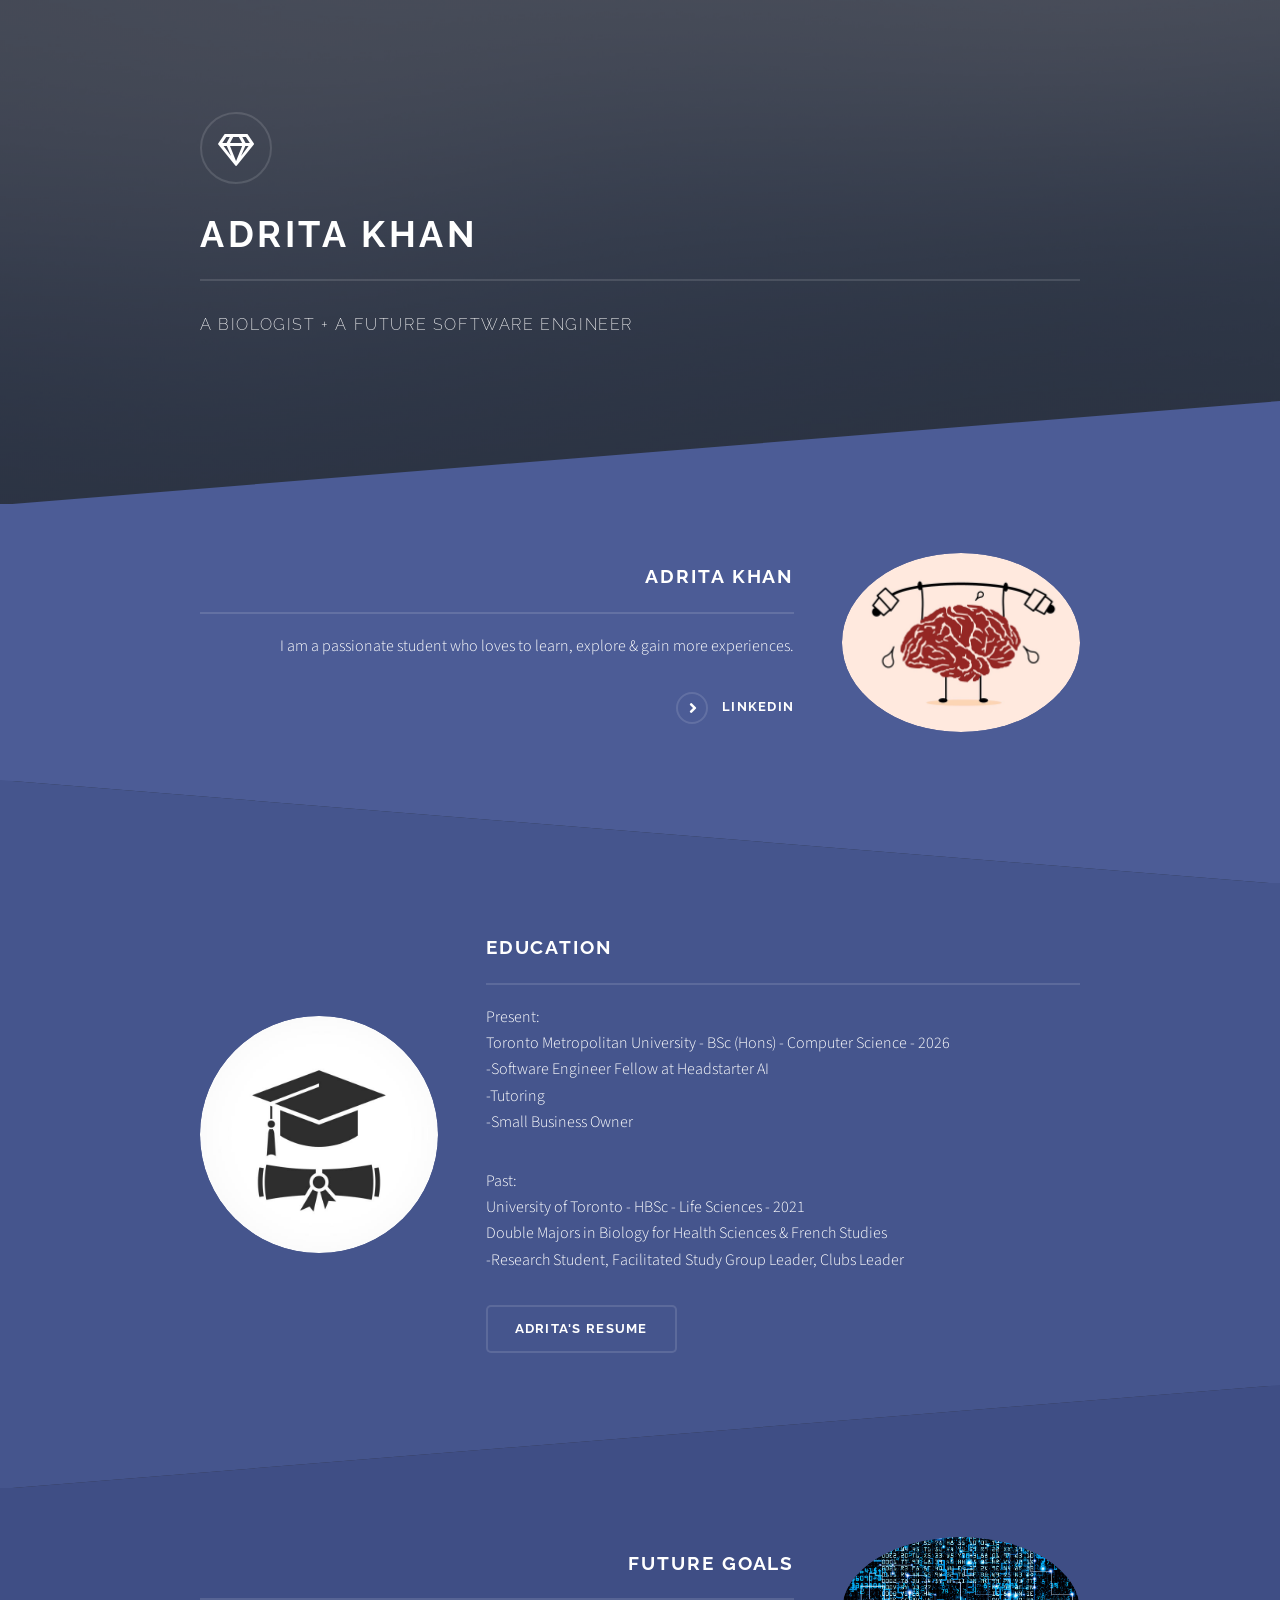
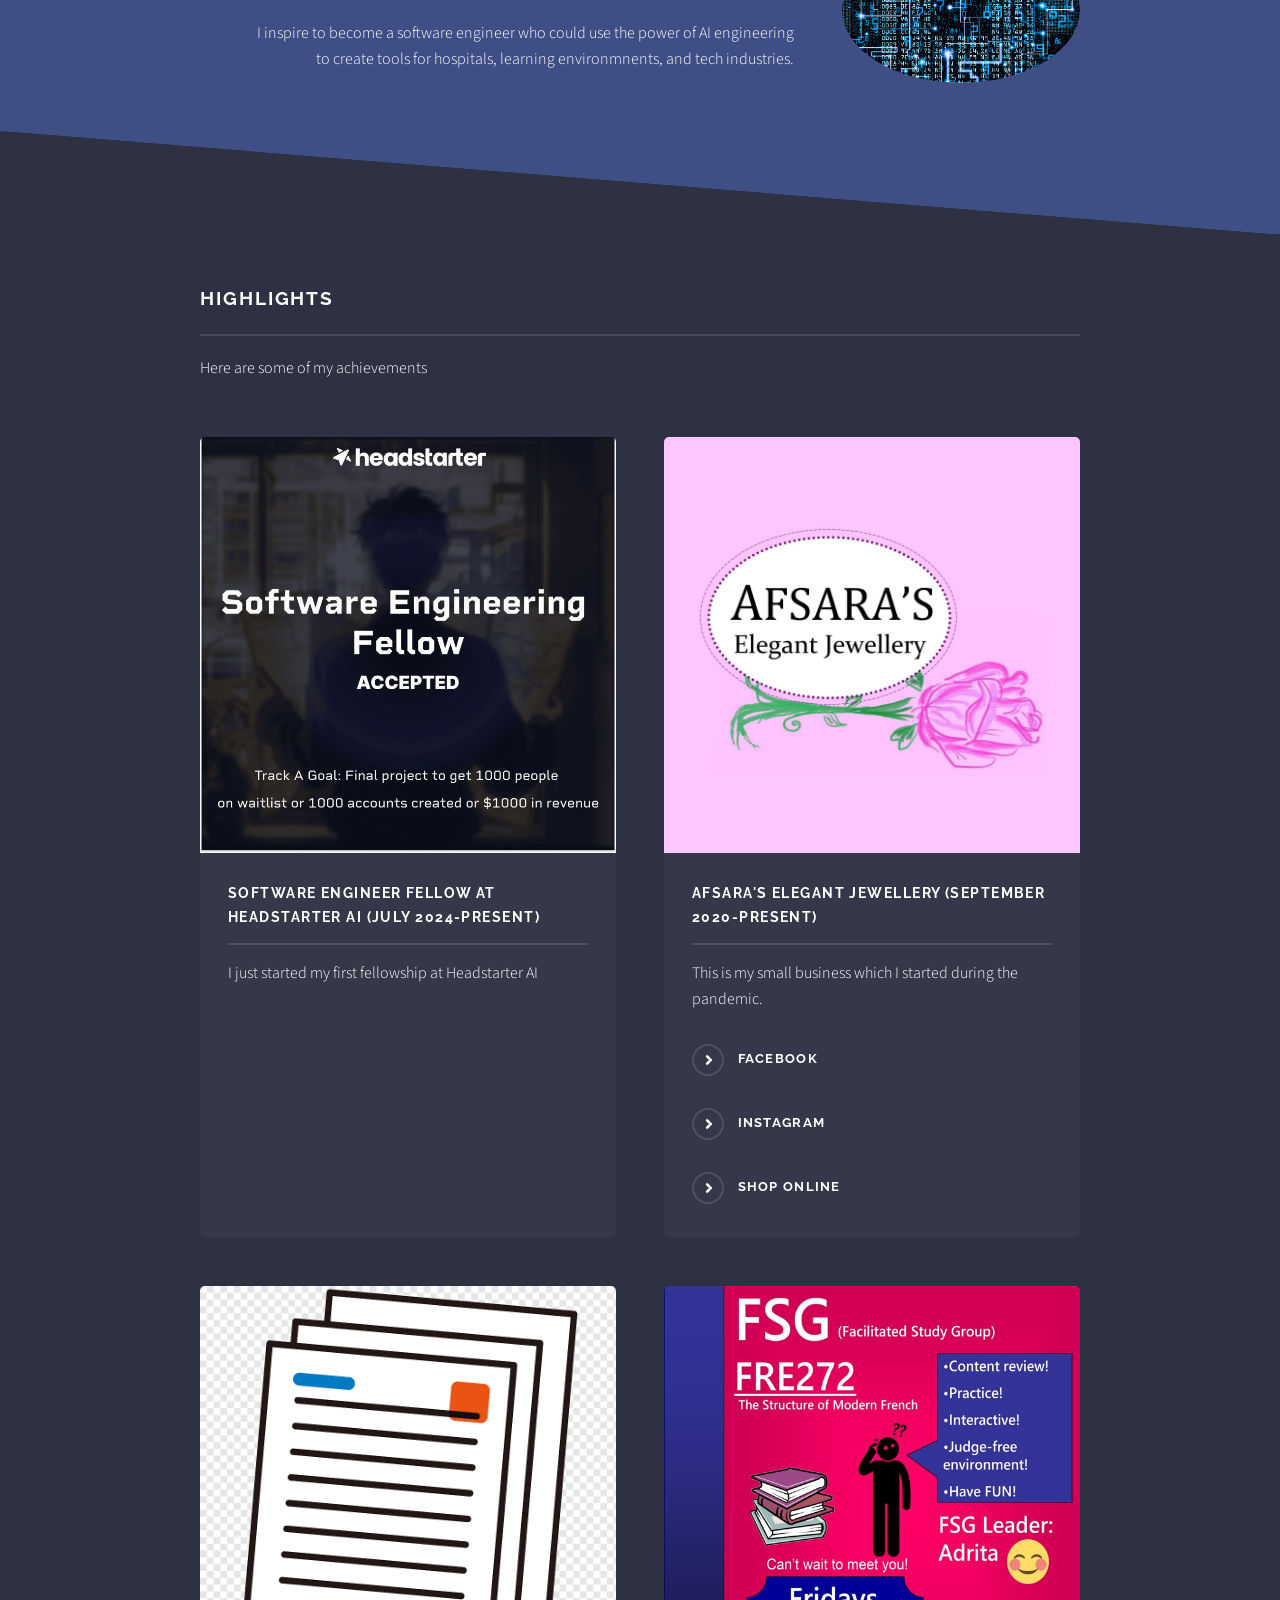
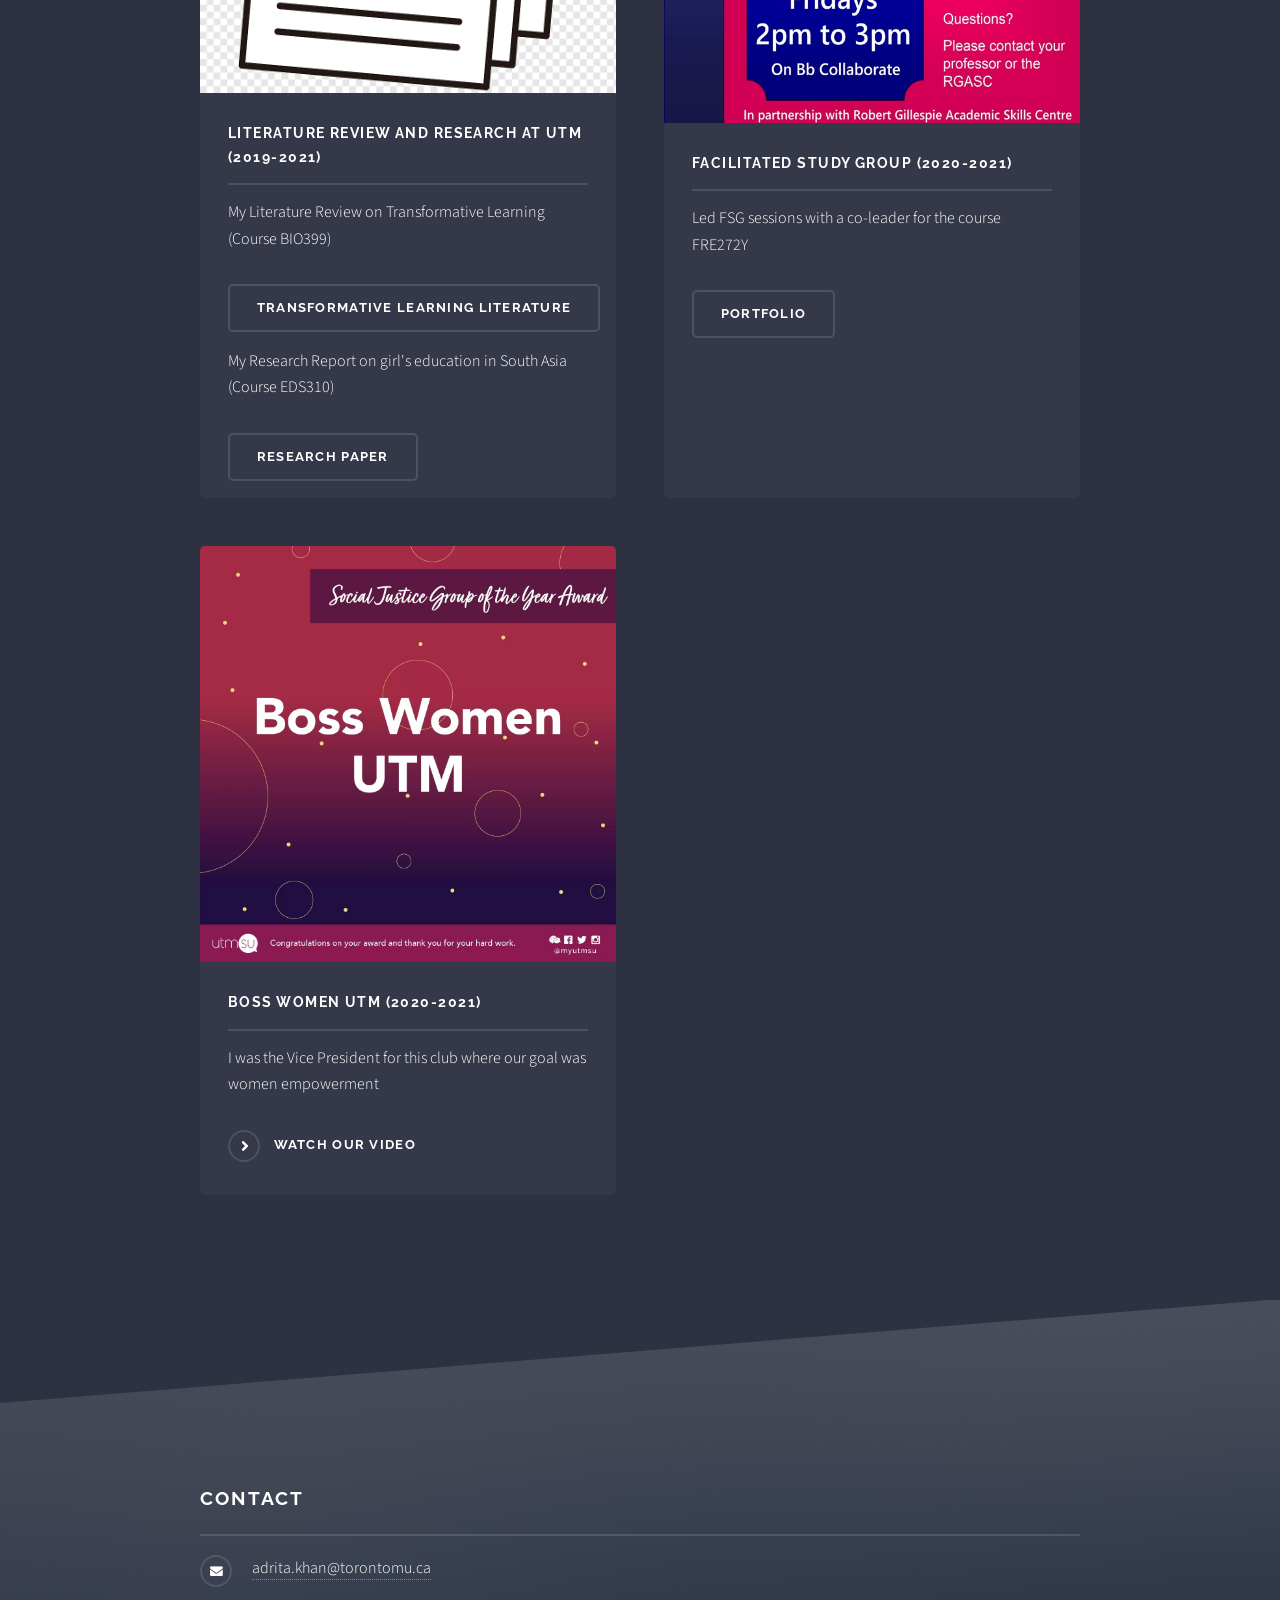
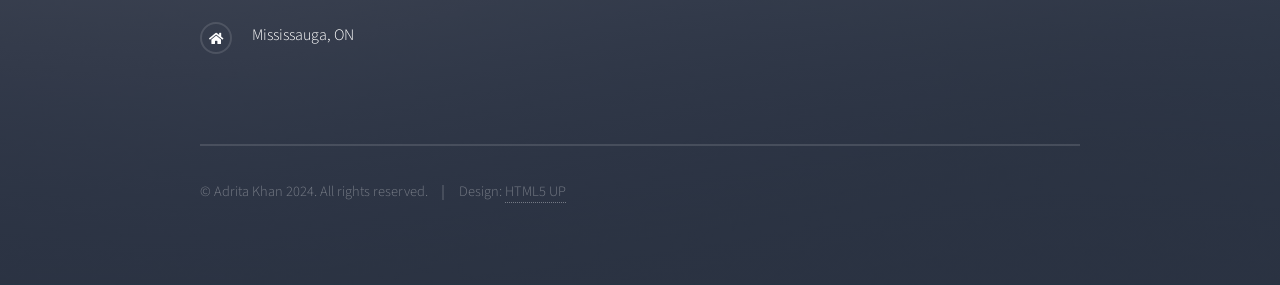
==== index.html @ 8ea7159a "first commit" ====
<!DOCTYPE HTML>
<!--
	Solid State by HTML5 UP
	html5up.net | @ajlkn
	Free for personal and commercial use under the CCA 3.0 license (html5up.net/license)
-->
<html>
	<head>
		<title>Adrita Khan</title>
		<meta charset="utf-8" />
		<meta name="viewport" content="width=device-width, initial-scale=1, user-scalable=no" />
		<link rel="stylesheet" href="assets/css/main.css" />
		<noscript><link rel="stylesheet" href="assets/css/noscript.css" /></noscript>
	</head>
	<body class="is-preload">

		<!-- Page Wrapper -->
			<div id="page-wrapper">

				<!-- Header -->
					<!-- <header id="header" class="alt">
						<h1><a href="index.html"></a></h1>
						<nav>
							<a href="#menu">Menu</a>
						</nav>
					</header> -->

				<!-- Menu -->
					<!-- <nav id="menu">
						<div class="inner">
							<h2>Menu</h2>
							<ul class="links">
								<li><a href="index.html">Home</a></li>
								<li><a href="generic.html">Generic</a></li>
								<li><a href="elements.html">Elements</a></li>
								<li><a href="#">Log In</a></li>
								<li><a href="#">Sign Up</a></li>
							</ul>
							<a href="#" class="close">Close</a>
						</div>
					</nav> -->

				<!-- Banner -->
					<section id="banner">
						<div class="inner">
							<div class="logo"><span class="icon fa-gem"></span></div>
							<h2>Adrita Khan</h2>
							<p>A Biologist + A future Software Engineer </p>
						</div>
					</section>

				<!-- Wrapper -->
					<section id="wrapper">

						<!-- One -->
							<section id="one" class="wrapper spotlight style1">
								<div class="inner">
									<a href="#" class="image"><img src="images/pic1.jpg" alt="" /></a>
									<div class="content">
										<h2 class="major">Adrita Khan</h2>
										<p>I am a passionate student who loves to learn, explore & gain more experiences.</p> 
										<p><a href="https://www.linkedin.com/in/adrita-khan-8b1017208/" class="special">LinkedIn</a></p>
									</div>
								</div>
							</section>

						<!-- Two -->
							<section id="two" class="wrapper alt spotlight style2">
								<div class="inner">
									<a href="#" class="image"><img src="images/pic2.jpg" alt="" /></a>
									<div class="content">
										<h2 class="major">Education</h2>
										<p>Present: <br>Toronto Metropolitan University - BSc (Hons) - Computer Science - 2026
										<br> -Software Engineer Fellow at Headstarter AI <br>  -Tutoring <br>  -Small Business Owner</p>
										<p>Past: <br>University of Toronto - HBSc - Life Sciences - 2021<br>
										Double Majors in Biology for Health Sciences & French Studies
										<br> -Research Student, Facilitated Study Group Leader, Clubs Leader
										<br></p>
										<h1><button onclick="location.href= 'documents/Resume.docx';">Adrita's Resume</button></h1>
									</div>
								</div>
							</section>

						<!-- Three -->
							<section id="three" class="wrapper spotlight style3">
								<div class="inner">
									<a href="#" class="image"><img src="images/pic3.jpg" alt="" /></a>
									<div class="content">
										<h2 class="major">Future Goals</h2>
										<p>I inspire to become a software engineer who could use the power of AI engineering <br>
											to create tools for hospitals, learning environmnents, and tech industries.</p>									</div>
								</div>
							</section>

						<!-- Four -->
							<section id="four" class="wrapper alt style1">
								<div class="inner">
									<h2 class="major">Highlights</h2>
									<p> Here are some of my achievements</p>
									<section class="features">
										<article>
											<a href="#" class="image"><img src="images/pic07.jpg" alt="" /></a>
											<h3 class="major">Software Engineer Fellow at Headstarter AI (July 2024-Present)</h3>
											<p>I just started my first fellowship at Headstarter AI</p>
										</article>
										<article>
											<a href="#" class="image"><img src="images/afsara.jpg" alt="" /></a>
											<h3 class="major">Afsara's Elegant Jewellery (September 2020-Present)</h3>
											<p>This is my small business which I started during the pandemic.</p>
											<p><a href="https://www.facebook.com/afsarasejewellery/" class="special">Facebook</a></p>	
											<p><a href="https://www.instagram.com/afsarasejewellery/" class="special">Instagram</a></p>
											<p><a href="http://afsarasejewellery.com/" class="special">Shop Online</a></p>

										</article>
										<article>
											<a href="#" class="image"><img src="images/papers.png" alt="" /></a>
											<h3 class="major">Literature Review and Research at UTM (2019-2021)</h3>
											<p>My Literature Review on Transformative Learning (Course BIO399)</p>
											<h1><button onclick="location.href= 'documents/bio399.docx';">Transformative Learning Literature</button></h1>
											<p>My Research Report on girl's education in South Asia (Course EDS310)</p>
											<h1><button onclick="location.href= 'documents/eds310.docx';">Research Paper</button></h1>
										</article>
										<article>
											<a href="#" class="image"><img src="images/poster.jpg" alt="" /></a>
											<h3 class="major">Facilitated Study Group (2020-2021)</h3>
											<p>Led FSG sessions with a co-leader for the course FRE272Y</p>
											<h1><button onclick="location.href= 'documents/portfolio.pptx';">Portfolio</button></h1>											
										</article>
										<article>
											<a href="#" class="image"><img src="images/bosswomen.jfif" alt="" /></a>
											<h3 class="major">Boss Women UTM (2020-2021)</h3>
											<p>I was the Vice President for this club where our goal was women empowerment</p>
											<p><a href="https://fb.watch/txf-iy8nA0/" class="special">Watch our video</a></p>
										</article>
										
									</section>
									<ul class="actions">
									</ul>
								</div>
							</section>

					</section>

				<!-- Footer -->
					<section id="footer">
						<div class="inner">
							<h2 class="major">Contact</h2>
							
							<ul class="contact">
								<li class="icon solid fa-envelope"><a href="#">adrita.khan@torontomu.ca</a></li>
								<li class="icon solid fa-home">
									Mississauga, ON<br />

								</li>
							</ul>
							<ul class="copyright">
								<li>&copy; Adrita Khan 2024. All rights reserved.</li><li>Design: <a href="http://html5up.net">HTML5 UP</a></li>
							</ul>
						</div>
					</section>

			</div>

		<!-- Scripts -->
			<script src="assets/js/jquery.min.js"></script>
			<script src="assets/js/jquery.scrollex.min.js"></script>
			<script src="assets/js/browser.min.js"></script>
			<script src="assets/js/breakpoints.min.js"></script>
			<script src="assets/js/util.js"></script>
			<script src="assets/js/main.js"></script>

	</body>
</html>
---- assets/css/main.css ----
@import url(fontawesome-all.min.css);
@import url("https://fonts.googleapis.com/css?family=Raleway:200,700|Source+Sans+Pro:300,600,300italic,600italic");

/*
	Solid State by HTML5 UP
	html5up.net | @ajlkn
	Free for personal and commercial use under the CCA 3.0 license (html5up.net/license)
*/

html, body, div, span, applet, object,
iframe, h1, h2, h3, h4, h5, h6, p, blockquote,
pre, a, abbr, acronym, address, big, cite,
code, del, dfn, em, img, ins, kbd, q, s, samp,
small, strike, strong, sub, sup, tt, var, b,
u, i, center, dl, dt, dd, ol, ul, li, fieldset,
form, label, legend, table, caption, tbody,
tfoot, thead, tr, th, td, article, aside,
canvas, details, embed, figure, figcaption,
footer, header, hgroup, menu, nav, output, ruby,
section, summary, time, mark, audio, video {
	margin: 0;
	padding: 0;
	border: 0;
	font-size: 100%;
	font: inherit;
	vertical-align: baseline;}

article, aside, details, figcaption, figure,
footer, header, hgroup, menu, nav, section {
	display: block;}

body {
	line-height: 1;
}

ol, ul {
	list-style: none;
}

blockquote, q {
	quotes: none;
}

	blockquote:before, blockquote:after, q:before, q:after {
		content: '';
		content: none;
	}

table {
	border-collapse: collapse;
	border-spacing: 0;
}

body {
	-webkit-text-size-adjust: none;
}

mark {
	background-color: transparent;
	color: inherit;
}

input::-moz-focus-inner {
	border: 0;
	padding: 0;
}

input, select, textarea {
	-moz-appearance: none;
	-webkit-appearance: none;
	-ms-appearance: none;
	appearance: none;
}

/* Basic */

	@-ms-viewport {
		width: device-width;
	}

	body {
		-ms-overflow-style: scrollbar;
	}

	@media screen and (max-width: 480px) {

		html, body {
			min-width: 320px;
		}

	}

	html {
		box-sizing: border-box;
	}

	*, *:before, *:after {
		box-sizing: inherit;
	}

	body {
		background-color: #2e3141;
		background-image: linear-gradient(to top, rgba(46, 49, 65, 0.8), rgba(46, 49, 65, 0.8)), url("../../images/bg.jpg");
		background-size: auto, cover;
		background-attachment: fixed, fixed;
		background-position: center, center;
	}

		body.is-preload *, body.is-preload *:before, body.is-preload *:after {
			-moz-animation: none !important;
			-webkit-animation: none !important;
			-ms-animation: none !important;
			animation: none !important;
			-moz-transition: none !important;
			-webkit-transition: none !important;
			-ms-transition: none !important;
			transition: none !important;
		}

/* Type */

	body, input, select, textarea {
		color: #ffffff;
		font-family: "Source Sans Pro", Helvetica, sans-serif;
		font-size: 16.5pt;
		font-weight: 300;
		line-height: 1.65;
	}

		@media screen and (max-width: 1680px) {

			body, input, select, textarea {
				font-size: 13pt;
			}

		}

		@media screen and (max-width: 1280px) {

			body, input, select, textarea {
				font-size: 12pt;
			}

		}

		@media screen and (max-width: 980px) {

			body, input, select, textarea {
				font-size: 12pt;
			}

		}

		@media screen and (max-width: 736px) {

			body, input, select, textarea {
				font-size: 12pt;
			}

		}

		@media screen and (max-width: 480px) {

			body, input, select, textarea {
				font-size: 12pt;
			}

		}

	a {
		-moz-transition: color 0.2s ease-in-out, border-bottom-color 0.2s ease-in-out;
		-webkit-transition: color 0.2s ease-in-out, border-bottom-color 0.2s ease-in-out;
		-ms-transition: color 0.2s ease-in-out, border-bottom-color 0.2s ease-in-out;
		transition: color 0.2s ease-in-out, border-bottom-color 0.2s ease-in-out;
		border-bottom: dotted 1px rgba(255, 255, 255, 0.35);
		color: #ffffff;
		text-decoration: none;
	}

		a:hover {
			border-bottom-color: transparent;
			color: #ffffff !important;
		}

		a.special:not(.button) {
			text-decoration: none;
			border-bottom: 0;
			display: block;
			font-family: Raleway, Helvetica, sans-serif;
			font-size: 0.8em;
			font-weight: 700;
			letter-spacing: 0.1em;
			margin: 0 0 2em 0;
			text-transform: uppercase;
		}

			a.special:not(.button):before {
				-moz-osx-font-smoothing: grayscale;
				-webkit-font-smoothing: antialiased;
				display: inline-block;
				font-style: normal;
				font-variant: normal;
				text-rendering: auto;
				line-height: 1;
				text-transform: none !important;
				font-family: 'Font Awesome 5 Free';
				font-weight: 900;
			}

			a.special:not(.button):before {
				-moz-transition: background-color 0.2s ease-in-out;
				-webkit-transition: background-color 0.2s ease-in-out;
				-ms-transition: background-color 0.2s ease-in-out;
				transition: background-color 0.2s ease-in-out;
				border-radius: 100%;
				border: solid 2px rgba(255, 255, 255, 0.125);
				content: '\f105';
				display: inline-block;
				font-size: 1.25em;
				height: 2em;
				line-height: 1.75em;
				margin-right: 0.85em;
				text-align: center;
				text-indent: 0.15em;
				vertical-align: middle;
				width: 2em;
			}

			a.special:not(.button):hover:before {
				background-color: rgba(255, 255, 255, 0.025);
			}

			a.special:not(.button):active:before {
				background-color: rgba(255, 255, 255, 0.075);
			}

	strong, b {
		color: #ffffff;
		font-weight: 600;
	}

	em, i {
		font-style: italic;
	}

	p {
		margin: 0 0 2em 0;
	}

	h1, h2, h3, h4, h5, h6 {
		color: #ffffff;
		font-family: Raleway, Helvetica, sans-serif;
		font-weight: 700;
		letter-spacing: 0.1em;
		margin: 0 0 1em 0;
		text-transform: uppercase;
	}

		h1 a, h2 a, h3 a, h4 a, h5 a, h6 a {
			color: inherit;
			text-decoration: none;
			border-bottom: 0;
		}

		h1 span, h2 span, h3 span, h4 span, h5 span, h6 span {
			font-weight: 200;
		}

		h1.major, h2.major, h3.major, h4.major, h5.major, h6.major {
			padding-bottom: 1em;
			border-bottom: solid 2px rgba(255, 255, 255, 0.125);
		}

	h2 {
		font-size: 1.2em;
	}

	h3 {
		font-size: 0.9em;
	}

	h4 {
		font-size: 0.7em;
	}

	h5 {
		font-size: 0.7em;
	}

	h6 {
		font-size: 0.7em;
	}

	@media screen and (max-width: 736px) {

		h2 {
			font-size: 1em;
		}

		h3 {
			font-size: 0.8em;
		}

	}

	sub {
		font-size: 0.8em;
		position: relative;
		top: 0.5em;
	}

	sup {
		font-size: 0.8em;
		position: relative;
		top: -0.5em;
	}

	blockquote {
		border-left: solid 4px rgba(255, 255, 255, 0.125);
		font-style: italic;
		margin: 0 0 2em 0;
		padding: 0.5em 0 0.5em 2em;
	}

	code {
		background: rgba(255, 255, 255, 0.025);
		border-radius: 5px;
		border: solid 2px rgba(255, 255, 255, 0.125);
		font-family: "Courier New", monospace;
		font-size: 0.9em;
		margin: 0 0.25em;
		padding: 0.25em 0.65em;
	}

	pre {
		-webkit-overflow-scrolling: touch;
		font-family: "Courier New", monospace;
		font-size: 0.9em;
		margin: 0 0 2em 0;
	}

		pre code {
			display: block;
			line-height: 1.75em;
			padding: 1em 1.5em;
			overflow-x: auto;
		}

	hr {
		border: 0;
		border-bottom: solid 2px rgba(255, 255, 255, 0.125);
		margin: 2.5em 0;
	}

		hr.major {
			margin: 4em 0;
		}

	.align-left {
		text-align: left;
	}

	.align-center {
		text-align: center;
	}

	.align-right {
		text-align: right;
	}

/* Row */

	.row {
		display: flex;
		flex-wrap: wrap;
		box-sizing: border-box;
		align-items: stretch;
	}

		.row > * {
			box-sizing: border-box;
		}

		.row.gtr-uniform > * > :last-child {
			margin-bottom: 0;
		}

		.row.aln-left {
			justify-content: flex-start;
		}

		.row.aln-center {
			justify-content: center;
		}

		.row.aln-right {
			justify-content: flex-end;
		}

		.row.aln-top {
			align-items: flex-start;
		}

		.row.aln-middle {
			align-items: center;
		}

		.row.aln-bottom {
			align-items: flex-end;
		}

		.row > .imp {
			order: -1;
		}

		.row > .col-1 {
			width: 8.33333%;
		}

		.row > .off-1 {
			margin-left: 8.33333%;
		}

		.row > .col-2 {
			width: 16.66667%;
		}

		.row > .off-2 {
			margin-left: 16.66667%;
		}

		.row > .col-3 {
			width: 25%;
		}

		.row > .off-3 {
			margin-left: 25%;
		}

		.row > .col-4 {
			width: 33.33333%;
		}

		.row > .off-4 {
			margin-left: 33.33333%;
		}

		.row > .col-5 {
			width: 41.66667%;
		}

		.row > .off-5 {
			margin-left: 41.66667%;
		}

		.row > .col-6 {
			width: 50%;
		}

		.row > .off-6 {
			margin-left: 50%;
		}

		.row > .col-7 {
			width: 58.33333%;
		}

		.row > .off-7 {
			margin-left: 58.33333%;
		}

		.row > .col-8 {
			width: 66.66667%;
		}

		.row > .off-8 {
			margin-left: 66.66667%;
		}

		.row > .col-9 {
			width: 75%;
		}

		.row > .off-9 {
			margin-left: 75%;
		}

		.row > .col-10 {
			width: 83.33333%;
		}

		.row > .off-10 {
			margin-left: 83.33333%;
		}

		.row > .col-11 {
			width: 91.66667%;
		}

		.row > .off-11 {
			margin-left: 91.66667%;
		}

		.row > .col-12 {
			width: 100%;
		}

		.row > .off-12 {
			margin-left: 100%;
		}

		.row.gtr-0 {
			margin-top: 0;
			margin-left: 0em;
		}

			.row.gtr-0 > * {
				padding: 0 0 0 0em;
			}

			.row.gtr-0.gtr-uniform {
				margin-top: 0em;
			}

				.row.gtr-0.gtr-uniform > * {
					padding-top: 0em;
				}

		.row.gtr-25 {
			margin-top: 0;
			margin-left: -0.4375em;
		}

			.row.gtr-25 > * {
				padding: 0 0 0 0.4375em;
			}

			.row.gtr-25.gtr-uniform {
				margin-top: -0.4375em;
			}

				.row.gtr-25.gtr-uniform > * {
					padding-top: 0.4375em;
				}

		.row.gtr-50 {
			margin-top: 0;
			margin-left: -0.875em;
		}

			.row.gtr-50 > * {
				padding: 0 0 0 0.875em;
			}

			.row.gtr-50.gtr-uniform {
				margin-top: -0.875em;
			}

				.row.gtr-50.gtr-uniform > * {
					padding-top: 0.875em;
				}

		.row {
			margin-top: 0;
			margin-left: -1.75em;
		}

			.row > * {
				padding: 0 0 0 1.75em;
			}

			.row.gtr-uniform {
				margin-top: -1.75em;
			}

				.row.gtr-uniform > * {
					padding-top: 1.75em;
				}

		.row.gtr-150 {
			margin-top: 0;
			margin-left: -2.625em;
		}

			.row.gtr-150 > * {
				padding: 0 0 0 2.625em;
			}

			.row.gtr-150.gtr-uniform {
				margin-top: -2.625em;
			}

				.row.gtr-150.gtr-uniform > * {
					padding-top: 2.625em;
				}

		.row.gtr-200 {
			margin-top: 0;
			margin-left: -3.5em;
		}

			.row.gtr-200 > * {
				padding: 0 0 0 3.5em;
			}

			.row.gtr-200.gtr-uniform {
				margin-top: -3.5em;
			}

				.row.gtr-200.gtr-uniform > * {
					padding-top: 3.5em;
				}

		@media screen and (max-width: 1680px) {

			.row {
				display: flex;
				flex-wrap: wrap;
				box-sizing: border-box;
				align-items: stretch;
			}

				.row > * {
					box-sizing: border-box;
				}

				.row.gtr-uniform > * > :last-child {
					margin-bottom: 0;
				}

				.row.aln-left {
					justify-content: flex-start;
				}

				.row.aln-center {
					justify-content: center;
				}

				.row.aln-right {
					justify-content: flex-end;
				}

				.row.aln-top {
					align-items: flex-start;
				}

				.row.aln-middle {
					align-items: center;
				}

				.row.aln-bottom {
					align-items: flex-end;
				}

				.row > .imp-xlarge {
					order: -1;
				}

				.row > .col-1-xlarge {
					width: 8.33333%;
				}

				.row > .off-1-xlarge {
					margin-left: 8.33333%;
				}

				.row > .col-2-xlarge {
					width: 16.66667%;
				}

				.row > .off-2-xlarge {
					margin-left: 16.66667%;
				}

				.row > .col-3-xlarge {
					width: 25%;
				}

				.row > .off-3-xlarge {
					margin-left: 25%;
				}

				.row > .col-4-xlarge {
					width: 33.33333%;
				}

				.row > .off-4-xlarge {
					margin-left: 33.33333%;
				}

				.row > .col-5-xlarge {
					width: 41.66667%;
				}

				.row > .off-5-xlarge {
					margin-left: 41.66667%;
				}

				.row > .col-6-xlarge {
					width: 50%;
				}

				.row > .off-6-xlarge {
					margin-left: 50%;
				}

				.row > .col-7-xlarge {
					width: 58.33333%;
				}

				.row > .off-7-xlarge {
					margin-left: 58.33333%;
				}

				.row > .col-8-xlarge {
					width: 66.66667%;
				}

				.row > .off-8-xlarge {
					margin-left: 66.66667%;
				}

				.row > .col-9-xlarge {
					width: 75%;
				}

				.row > .off-9-xlarge {
					margin-left: 75%;
				}

				.row > .col-10-xlarge {
					width: 83.33333%;
				}

				.row > .off-10-xlarge {
					margin-left: 83.33333%;
				}

				.row > .col-11-xlarge {
					width: 91.66667%;
				}

				.row > .off-11-xlarge {
					margin-left: 91.66667%;
				}

				.row > .col-12-xlarge {
					width: 100%;
				}

				.row > .off-12-xlarge {
					margin-left: 100%;
				}

				.row.gtr-0 {
					margin-top: 0;
					margin-left: 0em;
				}

					.row.gtr-0 > * {
						padding: 0 0 0 0em;
					}

					.row.gtr-0.gtr-uniform {
						margin-top: 0em;
					}

						.row.gtr-0.gtr-uniform > * {
							padding-top: 0em;
						}

				.row.gtr-25 {
					margin-top: 0;
					margin-left: -0.4375em;
				}

					.row.gtr-25 > * {
						padding: 0 0 0 0.4375em;
					}

					.row.gtr-25.gtr-uniform {
						margin-top: -0.4375em;
					}

						.row.gtr-25.gtr-uniform > * {
							padding-top: 0.4375em;
						}

				.row.gtr-50 {
					margin-top: 0;
					margin-left: -0.875em;
				}

					.row.gtr-50 > * {
						padding: 0 0 0 0.875em;
					}

					.row.gtr-50.gtr-uniform {
						margin-top: -0.875em;
					}

						.row.gtr-50.gtr-uniform > * {
							padding-top: 0.875em;
						}

				.row {
					margin-top: 0;
					margin-left: -1.75em;
				}

					.row > * {
						padding: 0 0 0 1.75em;
					}

					.row.gtr-uniform {
						margin-top: -1.75em;
					}

						.row.gtr-uniform > * {
							padding-top: 1.75em;
						}

				.row.gtr-150 {
					margin-top: 0;
					margin-left: -2.625em;
				}

					.row.gtr-150 > * {
						padding: 0 0 0 2.625em;
					}

					.row.gtr-150.gtr-uniform {
						margin-top: -2.625em;
					}

						.row.gtr-150.gtr-uniform > * {
							padding-top: 2.625em;
						}

				.row.gtr-200 {
					margin-top: 0;
					margin-left: -3.5em;
				}

					.row.gtr-200 > * {
						padding: 0 0 0 3.5em;
					}

					.row.gtr-200.gtr-uniform {
						margin-top: -3.5em;
					}

						.row.gtr-200.gtr-uniform > * {
							padding-top: 3.5em;
						}

		}

		@media screen and (max-width: 1280px) {

			.row {
				display: flex;
				flex-wrap: wrap;
				box-sizing: border-box;
				align-items: stretch;
			}

				.row > * {
					box-sizing: border-box;
				}

				.row.gtr-uniform > * > :last-child {
					margin-bottom: 0;
				}

				.row.aln-left {
					justify-content: flex-start;
				}

				.row.aln-center {
					justify-content: center;
				}

				.row.aln-right {
					justify-content: flex-end;
				}

				.row.aln-top {
					align-items: flex-start;
				}

				.row.aln-middle {
					align-items: center;
				}

				.row.aln-bottom {
					align-items: flex-end;
				}

				.row > .imp-large {
					order: -1;
				}

				.row > .col-1-large {
					width: 8.33333%;
				}

				.row > .off-1-large {
					margin-left: 8.33333%;
				}

				.row > .col-2-large {
					width: 16.66667%;
				}

				.row > .off-2-large {
					margin-left: 16.66667%;
				}

				.row > .col-3-large {
					width: 25%;
				}

				.row > .off-3-large {
					margin-left: 25%;
				}

				.row > .col-4-large {
					width: 33.33333%;
				}

				.row > .off-4-large {
					margin-left: 33.33333%;
				}

				.row > .col-5-large {
					width: 41.66667%;
				}

				.row > .off-5-large {
					margin-left: 41.66667%;
				}

				.row > .col-6-large {
					width: 50%;
				}

				.row > .off-6-large {
					margin-left: 50%;
				}

				.row > .col-7-large {
					width: 58.33333%;
				}

				.row > .off-7-large {
					margin-left: 58.33333%;
				}

				.row > .col-8-large {
					width: 66.66667%;
				}

				.row > .off-8-large {
					margin-left: 66.66667%;
				}

				.row > .col-9-large {
					width: 75%;
				}

				.row > .off-9-large {
					margin-left: 75%;
				}

				.row > .col-10-large {
					width: 83.33333%;
				}

				.row > .off-10-large {
					margin-left: 83.33333%;
				}

				.row > .col-11-large {
					width: 91.66667%;
				}

				.row > .off-11-large {
					margin-left: 91.66667%;
				}

				.row > .col-12-large {
					width: 100%;
				}

				.row > .off-12-large {
					margin-left: 100%;
				}

				.row.gtr-0 {
					margin-top: 0;
					margin-left: 0em;
				}

					.row.gtr-0 > * {
						padding: 0 0 0 0em;
					}

					.row.gtr-0.gtr-uniform {
						margin-top: 0em;
					}

						.row.gtr-0.gtr-uniform > * {
							padding-top: 0em;
						}

				.row.gtr-25 {
					margin-top: 0;
					margin-left: -0.4375em;
				}

					.row.gtr-25 > * {
						padding: 0 0 0 0.4375em;
					}

					.row.gtr-25.gtr-uniform {
						margin-top: -0.4375em;
					}

						.row.gtr-25.gtr-uniform > * {
							padding-top: 0.4375em;
						}

				.row.gtr-50 {
					margin-top: 0;
					margin-left: -0.875em;
				}

					.row.gtr-50 > * {
						padding: 0 0 0 0.875em;
					}

					.row.gtr-50.gtr-uniform {
						margin-top: -0.875em;
					}

						.row.gtr-50.gtr-uniform > * {
							padding-top: 0.875em;
						}

				.row {
					margin-top: 0;
					margin-left: -1.75em;
				}

					.row > * {
						padding: 0 0 0 1.75em;
					}

					.row.gtr-uniform {
						margin-top: -1.75em;
					}

						.row.gtr-uniform > * {
							padding-top: 1.75em;
						}

				.row.gtr-150 {
					margin-top: 0;
					margin-left: -2.625em;
				}

					.row.gtr-150 > * {
						padding: 0 0 0 2.625em;
					}

					.row.gtr-150.gtr-uniform {
						margin-top: -2.625em;
					}

						.row.gtr-150.gtr-uniform > * {
							padding-top: 2.625em;
						}

				.row.gtr-200 {
					margin-top: 0;
					margin-left: -3.5em;
				}

					.row.gtr-200 > * {
						padding: 0 0 0 3.5em;
					}

					.row.gtr-200.gtr-uniform {
						margin-top: -3.5em;
					}

						.row.gtr-200.gtr-uniform > * {
							padding-top: 3.5em;
						}

		}

		@media screen and (max-width: 980px) {

			.row {
				display: flex;
				flex-wrap: wrap;
				box-sizing: border-box;
				align-items: stretch;
			}

				.row > * {
					box-sizing: border-box;
				}

				.row.gtr-uniform > * > :last-child {
					margin-bottom: 0;
				}

				.row.aln-left {
					justify-content: flex-start;
				}

				.row.aln-center {
					justify-content: center;
				}

				.row.aln-right {
					justify-content: flex-end;
				}

				.row.aln-top {
					align-items: flex-start;
				}

				.row.aln-middle {
					align-items: center;
				}

				.row.aln-bottom {
					align-items: flex-end;
				}

				.row > .imp-medium {
					order: -1;
				}

				.row > .col-1-medium {
					width: 8.33333%;
				}

				.row > .off-1-medium {
					margin-left: 8.33333%;
				}

				.row > .col-2-medium {
					width: 16.66667%;
				}

				.row > .off-2-medium {
					margin-left: 16.66667%;
				}

				.row > .col-3-medium {
					width: 25%;
				}

				.row > .off-3-medium {
					margin-left: 25%;
				}

				.row > .col-4-medium {
					width: 33.33333%;
				}

				.row > .off-4-medium {
					margin-left: 33.33333%;
				}

				.row > .col-5-medium {
					width: 41.66667%;
				}

				.row > .off-5-medium {
					margin-left: 41.66667%;
				}

				.row > .col-6-medium {
					width: 50%;
				}

				.row > .off-6-medium {
					margin-left: 50%;
				}

				.row > .col-7-medium {
					width: 58.33333%;
				}

				.row > .off-7-medium {
					margin-left: 58.33333%;
				}

				.row > .col-8-medium {
					width: 66.66667%;
				}

				.row > .off-8-medium {
					margin-left: 66.66667%;
				}

				.row > .col-9-medium {
					width: 75%;
				}

				.row > .off-9-medium {
					margin-left: 75%;
				}

				.row > .col-10-medium {
					width: 83.33333%;
				}

				.row > .off-10-medium {
					margin-left: 83.33333%;
				}

				.row > .col-11-medium {
					width: 91.66667%;
				}

				.row > .off-11-medium {
					margin-left: 91.66667%;
				}

				.row > .col-12-medium {
					width: 100%;
				}

				.row > .off-12-medium {
					margin-left: 100%;
				}

				.row.gtr-0 {
					margin-top: 0;
					margin-left: 0em;
				}

					.row.gtr-0 > * {
						padding: 0 0 0 0em;
					}

					.row.gtr-0.gtr-uniform {
						margin-top: 0em;
					}

						.row.gtr-0.gtr-uniform > * {
							padding-top: 0em;
						}

				.row.gtr-25 {
					margin-top: 0;
					margin-left: -0.4375em;
				}

					.row.gtr-25 > * {
						padding: 0 0 0 0.4375em;
					}

					.row.gtr-25.gtr-uniform {
						margin-top: -0.4375em;
					}

						.row.gtr-25.gtr-uniform > * {
							padding-top: 0.4375em;
						}

				.row.gtr-50 {
					margin-top: 0;
					margin-left: -0.875em;
				}

					.row.gtr-50 > * {
						padding: 0 0 0 0.875em;
					}

					.row.gtr-50.gtr-uniform {
						margin-top: -0.875em;
					}

						.row.gtr-50.gtr-uniform > * {
							padding-top: 0.875em;
						}

				.row {
					margin-top: 0;
					margin-left: -1.75em;
				}

					.row > * {
						padding: 0 0 0 1.75em;
					}

					.row.gtr-uniform {
						margin-top: -1.75em;
					}

						.row.gtr-uniform > * {
							padding-top: 1.75em;
						}

				.row.gtr-150 {
					margin-top: 0;
					margin-left: -2.625em;
				}

					.row.gtr-150 > * {
						padding: 0 0 0 2.625em;
					}

					.row.gtr-150.gtr-uniform {
						margin-top: -2.625em;
					}

						.row.gtr-150.gtr-uniform > * {
							padding-top: 2.625em;
						}

				.row.gtr-200 {
					margin-top: 0;
					margin-left: -3.5em;
				}

					.row.gtr-200 > * {
						padding: 0 0 0 3.5em;
					}

					.row.gtr-200.gtr-uniform {
						margin-top: -3.5em;
					}

						.row.gtr-200.gtr-uniform > * {
							padding-top: 3.5em;
						}

		}

		@media screen and (max-width: 736px) {

			.row {
				display: flex;
				flex-wrap: wrap;
				box-sizing: border-box;
				align-items: stretch;
			}

				.row > * {
					box-sizing: border-box;
				}

				.row.gtr-uniform > * > :last-child {
					margin-bottom: 0;
				}

				.row.aln-left {
					justify-content: flex-start;
				}

				.row.aln-center {
					justify-content: center;
				}

				.row.aln-right {
					justify-content: flex-end;
				}

				.row.aln-top {
					align-items: flex-start;
				}

				.row.aln-middle {
					align-items: center;
				}

				.row.aln-bottom {
					align-items: flex-end;
				}

				.row > .imp-small {
					order: -1;
				}

				.row > .col-1-small {
					width: 8.33333%;
				}

				.row > .off-1-small {
					margin-left: 8.33333%;
				}

				.row > .col-2-small {
					width: 16.66667%;
				}

				.row > .off-2-small {
					margin-left: 16.66667%;
				}

				.row > .col-3-small {
					width: 25%;
				}

				.row > .off-3-small {
					margin-left: 25%;
				}

				.row > .col-4-small {
					width: 33.33333%;
				}

				.row > .off-4-small {
					margin-left: 33.33333%;
				}

				.row > .col-5-small {
					width: 41.66667%;
				}

				.row > .off-5-small {
					margin-left: 41.66667%;
				}

				.row > .col-6-small {
					width: 50%;
				}

				.row > .off-6-small {
					margin-left: 50%;
				}

				.row > .col-7-small {
					width: 58.33333%;
				}

				.row > .off-7-small {
					margin-left: 58.33333%;
				}

				.row > .col-8-small {
					width: 66.66667%;
				}

				.row > .off-8-small {
					margin-left: 66.66667%;
				}

				.row > .col-9-small {
					width: 75%;
				}

				.row > .off-9-small {
					margin-left: 75%;
				}

				.row > .col-10-small {
					width: 83.33333%;
				}

				.row > .off-10-small {
					margin-left: 83.33333%;
				}

				.row > .col-11-small {
					width: 91.66667%;
				}

				.row > .off-11-small {
					margin-left: 91.66667%;
				}

				.row > .col-12-small {
					width: 100%;
				}

				.row > .off-12-small {
					margin-left: 100%;
				}

				.row.gtr-0 {
					margin-top: 0;
					margin-left: 0em;
				}

					.row.gtr-0 > * {
						padding: 0 0 0 0em;
					}

					.row.gtr-0.gtr-uniform {
						margin-top: 0em;
					}

						.row.gtr-0.gtr-uniform > * {
							padding-top: 0em;
						}

				.row.gtr-25 {
					margin-top: 0;
					margin-left: -0.3125em;
				}

					.row.gtr-25 > * {
						padding: 0 0 0 0.3125em;
					}

					.row.gtr-25.gtr-uniform {
						margin-top: -0.3125em;
					}

						.row.gtr-25.gtr-uniform > * {
							padding-top: 0.3125em;
						}

				.row.gtr-50 {
					margin-top: 0;
					margin-left: -0.625em;
				}

					.row.gtr-50 > * {
						padding: 0 0 0 0.625em;
					}

					.row.gtr-50.gtr-uniform {
						margin-top: -0.625em;
					}

						.row.gtr-50.gtr-uniform > * {
							padding-top: 0.625em;
						}

				.row {
					margin-top: 0;
					margin-left: -1.25em;
				}

					.row > * {
						padding: 0 0 0 1.25em;
					}

					.row.gtr-uniform {
						margin-top: -1.25em;
					}

						.row.gtr-uniform > * {
							padding-top: 1.25em;
						}

				.row.gtr-150 {
					margin-top: 0;
					margin-left: -1.875em;
				}

					.row.gtr-150 > * {
						padding: 0 0 0 1.875em;
					}

					.row.gtr-150.gtr-uniform {
						margin-top: -1.875em;
					}

						.row.gtr-150.gtr-uniform > * {
							padding-top: 1.875em;
						}

				.row.gtr-200 {
					margin-top: 0;
					margin-left: -2.5em;
				}

					.row.gtr-200 > * {
						padding: 0 0 0 2.5em;
					}

					.row.gtr-200.gtr-uniform {
						margin-top: -2.5em;
					}

						.row.gtr-200.gtr-uniform > * {
							padding-top: 2.5em;
						}

		}

		@media screen and (max-width: 480px) {

			.row {
				display: flex;
				flex-wrap: wrap;
				box-sizing: border-box;
				align-items: stretch;
			}

				.row > * {
					box-sizing: border-box;
				}

				.row.gtr-uniform > * > :last-child {
					margin-bottom: 0;
				}

				.row.aln-left {
					justify-content: flex-start;
				}

				.row.aln-center {
					justify-content: center;
				}

				.row.aln-right {
					justify-content: flex-end;
				}

				.row.aln-top {
					align-items: flex-start;
				}

				.row.aln-middle {
					align-items: center;
				}

				.row.aln-bottom {
					align-items: flex-end;
				}

				.row > .imp-xsmall {
					order: -1;
				}

				.row > .col-1-xsmall {
					width: 8.33333%;
				}

				.row > .off-1-xsmall {
					margin-left: 8.33333%;
				}

				.row > .col-2-xsmall {
					width: 16.66667%;
				}

				.row > .off-2-xsmall {
					margin-left: 16.66667%;
				}

				.row > .col-3-xsmall {
					width: 25%;
				}

				.row > .off-3-xsmall {
					margin-left: 25%;
				}

				.row > .col-4-xsmall {
					width: 33.33333%;
				}

				.row > .off-4-xsmall {
					margin-left: 33.33333%;
				}

				.row > .col-5-xsmall {
					width: 41.66667%;
				}

				.row > .off-5-xsmall {
					margin-left: 41.66667%;
				}

				.row > .col-6-xsmall {
					width: 50%;
				}

				.row > .off-6-xsmall {
					margin-left: 50%;
				}

				.row > .col-7-xsmall {
					width: 58.33333%;
				}

				.row > .off-7-xsmall {
					margin-left: 58.33333%;
				}

				.row > .col-8-xsmall {
					width: 66.66667%;
				}

				.row > .off-8-xsmall {
					margin-left: 66.66667%;
				}

				.row > .col-9-xsmall {
					width: 75%;
				}

				.row > .off-9-xsmall {
					margin-left: 75%;
				}

				.row > .col-10-xsmall {
					width: 83.33333%;
				}

				.row > .off-10-xsmall {
					margin-left: 83.33333%;
				}

				.row > .col-11-xsmall {
					width: 91.66667%;
				}

				.row > .off-11-xsmall {
					margin-left: 91.66667%;
				}

				.row > .col-12-xsmall {
					width: 100%;
				}

				.row > .off-12-xsmall {
					margin-left: 100%;
				}

				.row.gtr-0 {
					margin-top: 0;
					margin-left: 0em;
				}

					.row.gtr-0 > * {
						padding: 0 0 0 0em;
					}

					.row.gtr-0.gtr-uniform {
						margin-top: 0em;
					}

						.row.gtr-0.gtr-uniform > * {
							padding-top: 0em;
						}

				.row.gtr-25 {
					margin-top: 0;
					margin-left: -0.3125em;
				}

					.row.gtr-25 > * {
						padding: 0 0 0 0.3125em;
					}

					.row.gtr-25.gtr-uniform {
						margin-top: -0.3125em;
					}

						.row.gtr-25.gtr-uniform > * {
							padding-top: 0.3125em;
						}

				.row.gtr-50 {
					margin-top: 0;
					margin-left: -0.625em;
				}

					.row.gtr-50 > * {
						padding: 0 0 0 0.625em;
					}

					.row.gtr-50.gtr-uniform {
						margin-top: -0.625em;
					}

						.row.gtr-50.gtr-uniform > * {
							padding-top: 0.625em;
						}

				.row {
					margin-top: 0;
					margin-left: -1.25em;
				}

					.row > * {
						padding: 0 0 0 1.25em;
					}

					.row.gtr-uniform {
						margin-top: -1.25em;
					}

						.row.gtr-uniform > * {
							padding-top: 1.25em;
						}

				.row.gtr-150 {
					margin-top: 0;
					margin-left: -1.875em;
				}

					.row.gtr-150 > * {
						padding: 0 0 0 1.875em;
					}

					.row.gtr-150.gtr-uniform {
						margin-top: -1.875em;
					}

						.row.gtr-150.gtr-uniform > * {
							padding-top: 1.875em;
						}

				.row.gtr-200 {
					margin-top: 0;
					margin-left: -2.5em;
				}

					.row.gtr-200 > * {
						padding: 0 0 0 2.5em;
					}

					.row.gtr-200.gtr-uniform {
						margin-top: -2.5em;
					}

						.row.gtr-200.gtr-uniform > * {
							padding-top: 2.5em;
						}

		}

		@media screen and (max-width: 360px) {

			.row {
				display: flex;
				flex-wrap: wrap;
				box-sizing: border-box;
				align-items: stretch;
			}

				.row > * {
					box-sizing: border-box;
				}

				.row.gtr-uniform > * > :last-child {
					margin-bottom: 0;
				}

				.row.aln-left {
					justify-content: flex-start;
				}

				.row.aln-center {
					justify-content: center;
				}

				.row.aln-right {
					justify-content: flex-end;
				}

				.row.aln-top {
					align-items: flex-start;
				}

				.row.aln-middle {
					align-items: center;
				}

				.row.aln-bottom {
					align-items: flex-end;
				}

				.row > .imp-xxsmall {
					order: -1;
				}

				.row > .col-1-xxsmall {
					width: 8.33333%;
				}

				.row > .off-1-xxsmall {
					margin-left: 8.33333%;
				}

				.row > .col-2-xxsmall {
					width: 16.66667%;
				}

				.row > .off-2-xxsmall {
					margin-left: 16.66667%;
				}

				.row > .col-3-xxsmall {
					width: 25%;
				}

				.row > .off-3-xxsmall {
					margin-left: 25%;
				}

				.row > .col-4-xxsmall {
					width: 33.33333%;
				}

				.row > .off-4-xxsmall {
					margin-left: 33.33333%;
				}

				.row > .col-5-xxsmall {
					width: 41.66667%;
				}

				.row > .off-5-xxsmall {
					margin-left: 41.66667%;
				}

				.row > .col-6-xxsmall {
					width: 50%;
				}

				.row > .off-6-xxsmall {
					margin-left: 50%;
				}

				.row > .col-7-xxsmall {
					width: 58.33333%;
				}

				.row > .off-7-xxsmall {
					margin-left: 58.33333%;
				}

				.row > .col-8-xxsmall {
					width: 66.66667%;
				}

				.row > .off-8-xxsmall {
					margin-left: 66.66667%;
				}

				.row > .col-9-xxsmall {
					width: 75%;
				}

				.row > .off-9-xxsmall {
					margin-left: 75%;
				}

				.row > .col-10-xxsmall {
					width: 83.33333%;
				}

				.row > .off-10-xxsmall {
					margin-left: 83.33333%;
				}

				.row > .col-11-xxsmall {
					width: 91.66667%;
				}

				.row > .off-11-xxsmall {
					margin-left: 91.66667%;
				}

				.row > .col-12-xxsmall {
					width: 100%;
				}

				.row > .off-12-xxsmall {
					margin-left: 100%;
				}

				.row.gtr-0 {
					margin-top: 0;
					margin-left: 0em;
				}

					.row.gtr-0 > * {
						padding: 0 0 0 0em;
					}

					.row.gtr-0.gtr-uniform {
						margin-top: 0em;
					}

						.row.gtr-0.gtr-uniform > * {
							padding-top: 0em;
						}

				.row.gtr-25 {
					margin-top: 0;
					margin-left: -0.3125em;
				}

					.row.gtr-25 > * {
						padding: 0 0 0 0.3125em;
					}

					.row.gtr-25.gtr-uniform {
						margin-top: -0.3125em;
					}

						.row.gtr-25.gtr-uniform > * {
							padding-top: 0.3125em;
						}

				.row.gtr-50 {
					margin-top: 0;
					margin-left: -0.625em;
				}

					.row.gtr-50 > * {
						padding: 0 0 0 0.625em;
					}

					.row.gtr-50.gtr-uniform {
						margin-top: -0.625em;
					}

						.row.gtr-50.gtr-uniform > * {
							padding-top: 0.625em;
						}

				.row {
					margin-top: 0;
					margin-left: -1.25em;
				}

					.row > * {
						padding: 0 0 0 1.25em;
					}

					.row.gtr-uniform {
						margin-top: -1.25em;
					}

						.row.gtr-uniform > * {
							padding-top: 1.25em;
						}

				.row.gtr-150 {
					margin-top: 0;
					margin-left: -1.875em;
				}

					.row.gtr-150 > * {
						padding: 0 0 0 1.875em;
					}

					.row.gtr-150.gtr-uniform {
						margin-top: -1.875em;
					}

						.row.gtr-150.gtr-uniform > * {
							padding-top: 1.875em;
						}

				.row.gtr-200 {
					margin-top: 0;
					margin-left: -2.5em;
				}

					.row.gtr-200 > * {
						padding: 0 0 0 2.5em;
					}

					.row.gtr-200.gtr-uniform {
						margin-top: -2.5em;
					}

						.row.gtr-200.gtr-uniform > * {
							padding-top: 2.5em;
						}

		}

/* Section/Article */

	section.special, article.special {
		text-align: center;
	}

/* Form */

	form {
		margin: 0 0 2em 0;
	}

		form > :last-child {
			margin-bottom: 0;
		}

		form > .fields {
			display: -moz-flex;
			display: -webkit-flex;
			display: -ms-flex;
			display: flex;
			-moz-flex-wrap: wrap;
			-webkit-flex-wrap: wrap;
			-ms-flex-wrap: wrap;
			flex-wrap: wrap;
			width: calc(100% + 3em);
			margin: -1.5em 0 2em -1.5em;
		}

			form > .fields > .field {
				-moz-flex-grow: 0;
				-webkit-flex-grow: 0;
				-ms-flex-grow: 0;
				flex-grow: 0;
				-moz-flex-shrink: 0;
				-webkit-flex-shrink: 0;
				-ms-flex-shrink: 0;
				flex-shrink: 0;
				padding: 1.5em 0 0 1.5em;
				width: calc(100% - 1.5em);
			}

				form > .fields > .field.half {
					width: calc(50% - 0.75em);
				}

				form > .fields > .field.third {
					width: calc(100%/3 - 0.5em);
				}

				form > .fields > .field.quarter {
					width: calc(25% - 0.375em);
				}

		@media screen and (max-width: 480px) {

			form > .fields {
				width: calc(100% + 3em);
				margin: -1.5em 0 2em -1.5em;
			}

				form > .fields > .field {
					padding: 1.5em 0 0 1.5em;
					width: calc(100% - 1.5em);
				}

					form > .fields > .field.half {
						width: calc(100% - 1.5em);
					}

					form > .fields > .field.third {
						width: calc(100% - 1.5em);
					}

					form > .fields > .field.quarter {
						width: calc(100% - 1.5em);
					}

		}

	label {
		color: #ffffff;
		display: block;
		font-family: Raleway, Helvetica, sans-serif;
		font-size: 0.8em;
		font-weight: 700;
		letter-spacing: 0.1em;
		margin: 0 0 0.7em 0;
		text-transform: uppercase;
	}

	input[type="text"],
	input[type="password"],
	input[type="email"],
	input[type="tel"],
	select,
	textarea {
		-moz-appearance: none;
		-webkit-appearance: none;
		-ms-appearance: none;
		appearance: none;
		background: rgba(255, 255, 255, 0.025);
		border-radius: 5px;
		border: none;
		border: solid 2px rgba(255, 255, 255, 0.125);
		color: inherit;
		display: block;
		outline: 0;
		padding: 0 1em;
		text-decoration: none;
		width: 100%;
	}

		input[type="text"]:invalid,
		input[type="password"]:invalid,
		input[type="email"]:invalid,
		input[type="tel"]:invalid,
		select:invalid,
		textarea:invalid {
			box-shadow: none;
		}

		input[type="text"]:focus,
		input[type="password"]:focus,
		input[type="email"]:focus,
		input[type="tel"]:focus,
		select:focus,
		textarea:focus {
			border-color: #5b6ba6;
		}

	select {
		background-image: url("data:image/svg+xml;charset=utf8,%3Csvg xmlns='http://www.w3.org/2000/svg' width='40' height='40' preserveAspectRatio='none' viewBox='0 0 40 40'%3E%3Cpath d='M9.4,12.3l10.4,10.4l10.4-10.4c0.2-0.2,0.5-0.4,0.9-0.4c0.3,0,0.6,0.1,0.9,0.4l3.3,3.3c0.2,0.2,0.4,0.5,0.4,0.9 c0,0.4-0.1,0.6-0.4,0.9L20.7,31.9c-0.2,0.2-0.5,0.4-0.9,0.4c-0.3,0-0.6-0.1-0.9-0.4L4.3,17.3c-0.2-0.2-0.4-0.5-0.4-0.9 c0-0.4,0.1-0.6,0.4-0.9l3.3-3.3c0.2-0.2,0.5-0.4,0.9-0.4S9.1,12.1,9.4,12.3z' fill='rgba(255, 255, 255, 0.125)' /%3E%3C/svg%3E");
		background-size: 1.25rem;
		background-repeat: no-repeat;
		background-position: calc(100% - 1rem) center;
		height: 2.75em;
		padding-right: 2.75em;
		text-overflow: ellipsis;
	}

		select option {
			color: #ffffff;
			background: #2e3141;
		}

		select:focus::-ms-value {
			background-color: transparent;
		}

		select::-ms-expand {
			display: none;
		}

	input[type="text"],
	input[type="password"],
	input[type="email"],
	select {
		height: 2.75em;
	}

	textarea {
		padding: 0.75em 1em;
	}

	input[type="checkbox"],
	input[type="radio"] {
		-moz-appearance: none;
		-webkit-appearance: none;
		-ms-appearance: none;
		appearance: none;
		display: block;
		float: left;
		margin-right: -2em;
		opacity: 0;
		width: 1em;
		z-index: -1;
	}

		input[type="checkbox"] + label,
		input[type="radio"] + label {
			text-decoration: none;
			color: #ffffff;
			cursor: pointer;
			display: inline-block;
			font-size: 1em;
			font-family: "Source Sans Pro", Helvetica, sans-serif;
			text-transform: none;
			letter-spacing: 0;
			font-weight: 300;
			padding-left: 2.4em;
			padding-right: 0.75em;
			position: relative;
		}

			input[type="checkbox"] + label:before,
			input[type="radio"] + label:before {
				-moz-osx-font-smoothing: grayscale;
				-webkit-font-smoothing: antialiased;
				display: inline-block;
				font-style: normal;
				font-variant: normal;
				text-rendering: auto;
				line-height: 1;
				text-transform: none !important;
				font-family: 'Font Awesome 5 Free';
				font-weight: 900;
			}

			input[type="checkbox"] + label:before,
			input[type="radio"] + label:before {
				background: rgba(255, 255, 255, 0.025);
				border-radius: 5px;
				border: solid 2px rgba(255, 255, 255, 0.125);
				content: '';
				display: inline-block;
				font-size: 0.8em;
				height: 2.0625em;
				left: 0;
				line-height: 2.0625em;
				position: absolute;
				text-align: center;
				top: 0;
				width: 2.0625em;
			}

		input[type="checkbox"]:checked + label:before,
		input[type="radio"]:checked + label:before {
			background: #ffffff;
			border-color: #ffffff;
			content: '\f00c';
			color: #2e3141;
		}

		input[type="checkbox"]:focus + label:before,
		input[type="radio"]:focus + label:before {
			border-color: #4c5c96;
		}

	input[type="checkbox"] + label:before {
		border-radius: 5px;
	}

	input[type="radio"] + label:before {
		border-radius: 100%;
	}

	::-webkit-input-placeholder {
		color: rgba(255, 255, 255, 0.35) !important;
		opacity: 1.0;
	}

	:-moz-placeholder {
		color: rgba(255, 255, 255, 0.35) !important;
		opacity: 1.0;
	}

	::-moz-placeholder {
		color: rgba(255, 255, 255, 0.35) !important;
		opacity: 1.0;
	}

	:-ms-input-placeholder {
		color: rgba(255, 255, 255, 0.35) !important;
		opacity: 1.0;
	}

/* Box */

	.box {
		border-radius: 5px;
		border: solid 2px rgba(255, 255, 255, 0.125);
		margin-bottom: 2em;
		padding: 1.5em;
	}

		.box > :last-child,
		.box > :last-child > :last-child,
		.box > :last-child > :last-child > :last-child {
			margin-bottom: 0;
		}

		.box.alt {
			border: 0;
			border-radius: 0;
			padding: 0;
		}

/* Icon */

	.icon {
		text-decoration: none;
		border-bottom: none;
		position: relative;
	}

		.icon:before {
			-moz-osx-font-smoothing: grayscale;
			-webkit-font-smoothing: antialiased;
			display: inline-block;
			font-style: normal;
			font-variant: normal;
			text-rendering: auto;
			line-height: 1;
			text-transform: none !important;
			font-family: 'Font Awesome 5 Free';
			font-weight: 400;
		}

		.icon > .label {
			display: none;
		}

		.icon:before {
			line-height: inherit;
		}

		.icon.solid:before {
			font-weight: 900;
		}

		.icon.brands:before {
			font-family: 'Font Awesome 5 Brands';
		}

/* Image */

	.image {
		border-radius: 5px;
		border: 0;
		display: inline-block;
		position: relative;
	}

		.image img {
			border-radius: 5px;
			display: block;
		}

		.image.left, .image.right {
			max-width: 40%;
		}

			.image.left img, .image.right img {
				width: 100%;
			}

		.image.left {
			float: left;
			padding: 0 1.5em 1em 0;
			top: 0.25em;
		}

		.image.right {
			float: right;
			padding: 0 0 1em 1.5em;
			top: 0.25em;
		}

		.image.fit {
			display: block;
			margin: 0 0 2em 0;
			width: 100%;
		}

			.image.fit img {
				width: 100%;
			}

		.image.main {
			display: block;
			margin: 0 0 3em 0;
			width: 100%;
		}

			.image.main img {
				width: 100%;
			}

/* List */

	ol {
		list-style: decimal;
		margin: 0 0 2em 0;
		padding-left: 1.25em;
	}

		ol li {
			padding-left: 0.25em;
		}

	ul {
		list-style: disc;
		margin: 0 0 2em 0;
		padding-left: 1em;
	}

		ul li {
			padding-left: 0.5em;
		}

		ul.alt {
			list-style: none;
			padding-left: 0;
		}

			ul.alt li {
				border-top: solid 1px rgba(255, 255, 255, 0.125);
				padding: 0.5em 0;
			}

				ul.alt li:first-child {
					border-top: 0;
					padding-top: 0;
				}

	dl {
		margin: 0 0 2em 0;
	}

		dl dt {
			display: block;
			font-weight: 600;
			margin: 0 0 1em 0;
		}

		dl dd {
			margin-left: 2em;
		}

/* Actions */

	ul.actions {
		display: -moz-flex;
		display: -webkit-flex;
		display: -ms-flex;
		display: flex;
		cursor: default;
		list-style: none;
		margin-left: -1em;
		padding-left: 0;
	}

		ul.actions li {
			padding: 0 0 0 1em;
			vertical-align: middle;
		}

		ul.actions.special {
			-moz-justify-content: center;
			-webkit-justify-content: center;
			-ms-justify-content: center;
			justify-content: center;
			width: 100%;
			margin-left: 0;
		}

			ul.actions.special li:first-child {
				padding-left: 0;
			}

		ul.actions.stacked {
			-moz-flex-direction: column;
			-webkit-flex-direction: column;
			-ms-flex-direction: column;
			flex-direction: column;
			margin-left: 0;
		}

			ul.actions.stacked li {
				padding: 1.3em 0 0 0;
			}

				ul.actions.stacked li:first-child {
					padding-top: 0;
				}

		ul.actions.fit {
			width: calc(100% + 1em);
		}

			ul.actions.fit li {
				-moz-flex-grow: 1;
				-webkit-flex-grow: 1;
				-ms-flex-grow: 1;
				flex-grow: 1;
				-moz-flex-shrink: 1;
				-webkit-flex-shrink: 1;
				-ms-flex-shrink: 1;
				flex-shrink: 1;
				width: 100%;
			}

				ul.actions.fit li > * {
					width: 100%;
				}

			ul.actions.fit.stacked {
				width: 100%;
			}

		@media screen and (max-width: 480px) {

			ul.actions:not(.fixed) {
				-moz-flex-direction: column;
				-webkit-flex-direction: column;
				-ms-flex-direction: column;
				flex-direction: column;
				margin-left: 0;
				width: 100% !important;
			}

				ul.actions:not(.fixed) li {
					-moz-flex-grow: 1;
					-webkit-flex-grow: 1;
					-ms-flex-grow: 1;
					flex-grow: 1;
					-moz-flex-shrink: 1;
					-webkit-flex-shrink: 1;
					-ms-flex-shrink: 1;
					flex-shrink: 1;
					padding: 1em 0 0 0;
					text-align: center;
					width: 100%;
				}

					ul.actions:not(.fixed) li > * {
						width: 100%;
					}

					ul.actions:not(.fixed) li:first-child {
						padding-top: 0;
					}

					ul.actions:not(.fixed) li input[type="submit"],
					ul.actions:not(.fixed) li input[type="reset"],
					ul.actions:not(.fixed) li input[type="button"],
					ul.actions:not(.fixed) li button,
					ul.actions:not(.fixed) li .button {
						width: 100%;
					}

						ul.actions:not(.fixed) li input[type="submit"].icon:before,
						ul.actions:not(.fixed) li input[type="reset"].icon:before,
						ul.actions:not(.fixed) li input[type="button"].icon:before,
						ul.actions:not(.fixed) li button.icon:before,
						ul.actions:not(.fixed) li .button.icon:before {
							margin-left: -0.5rem;
						}

		}

/* Icons */

	ul.icons {
		cursor: default;
		list-style: none;
		padding-left: 0;
	}

		ul.icons li {
			display: inline-block;
			padding: 0 1em 0 0;
		}

			ul.icons li:last-child {
				padding-right: 0;
			}

			ul.icons li .icon:before {
				font-size: 1.25em;
			}

/* Contact */

	ul.contact {
		list-style: none;
		padding: 0;
	}

		ul.contact li {
			text-decoration: none;
			margin: 2.5em 0 0 0;
			padding: 0 0 0 3.25em;
			position: relative;
		}

			ul.contact li:before {
				-moz-osx-font-smoothing: grayscale;
				-webkit-font-smoothing: antialiased;
				display: inline-block;
				font-style: normal;
				font-variant: normal;
				text-rendering: auto;
				line-height: 1;
				text-transform: none !important;
				font-family: 'Font Awesome 5 Free';
				font-weight: 400;
			}

			ul.contact li:before {
				border-radius: 100%;
				border: solid 2px rgba(255, 255, 255, 0.125);
				display: inline-block;
				font-size: 0.8em;
				height: 2.5em;
				left: 0;
				line-height: 2.35em;
				position: absolute;
				text-align: center;
				top: 0;
				width: 2.5em;
			}

			ul.contact li:first-child {
				margin-top: 0;
			}

		@media screen and (max-width: 736px) {

			ul.contact li {
				margin: 1.5em 0 0 0;
			}

		}

/* Pagination */

	ul.pagination {
		cursor: default;
		list-style: none;
		padding-left: 0;
	}

		ul.pagination li {
			display: inline-block;
			padding-left: 0;
			vertical-align: middle;
		}

			ul.pagination li > .page {
				-moz-transition: background-color 0.2s ease-in-out, color 0.2s ease-in-out;
				-webkit-transition: background-color 0.2s ease-in-out, color 0.2s ease-in-out;
				-ms-transition: background-color 0.2s ease-in-out, color 0.2s ease-in-out;
				transition: background-color 0.2s ease-in-out, color 0.2s ease-in-out;
				border-bottom: 0;
				border-radius: 5px;
				display: inline-block;
				height: 1.5em;
				line-height: 1.5em;
				margin: 0 0.125em;
				min-width: 1.5em;
				padding: 0 0.5em;
				text-align: center;
			}

				ul.pagination li > .page:hover {
					background-color: rgba(255, 255, 255, 0.025);
				}

				ul.pagination li > .page.active {
					background-color: #4c5c96;
				}

			ul.pagination li:first-child {
				padding-right: 0.75em;
			}

			ul.pagination li:last-child {
				padding-left: 0.75em;
			}

		@media screen and (max-width: 480px) {

			ul.pagination li:nth-child(n+2):nth-last-child(n+2) {
				display: none;
			}

			ul.pagination li .button {
				width: 100%;
			}

			ul.pagination li:first-child {
				width: calc(50% - 2px);
				text-align: left;
				padding-right: 0.325em;
			}

			ul.pagination li:last-child {
				width: calc(50% - 2px);
				text-align: right;
				padding-left: 0.325em;
			}

		}

/* Table */

	.table-wrapper {
		-webkit-overflow-scrolling: touch;
		overflow-x: auto;
	}

	table {
		margin: 0 0 2em 0;
		width: 100%;
	}

		table tbody tr {
			border: solid 1px rgba(255, 255, 255, 0.125);
			border-left: 0;
			border-right: 0;
		}

			table tbody tr:nth-child(2n + 1) {
				background-color: rgba(255, 255, 255, 0.025);
			}

		table td {
			padding: 0.75em 0.75em;
		}

		table th {
			color: #ffffff;
			font-size: 0.9em;
			font-weight: 600;
			padding: 0 0.75em 0.75em 0.75em;
			text-align: left;
		}

		table thead {
			border-bottom: solid 2px rgba(255, 255, 255, 0.125);
		}

		table tfoot {
			border-top: solid 2px rgba(255, 255, 255, 0.125);
		}

		table.alt {
			border-collapse: separate;
		}

			table.alt tbody tr td {
				border: solid 1px rgba(255, 255, 255, 0.125);
				border-left-width: 0;
				border-top-width: 0;
			}

				table.alt tbody tr td:first-child {
					border-left-width: 1px;
				}

			table.alt tbody tr:first-child td {
				border-top-width: 1px;
			}

			table.alt thead {
				border-bottom: 0;
			}

			table.alt tfoot {
				border-top: 0;
			}

/* Button */

	input[type="submit"],
	input[type="reset"],
	input[type="button"],
	button,
	.button {
		-moz-appearance: none;
		-webkit-appearance: none;
		-ms-appearance: none;
		appearance: none;
		-moz-transition: background-color 0.2s ease-in-out;
		-webkit-transition: background-color 0.2s ease-in-out;
		-ms-transition: background-color 0.2s ease-in-out;
		transition: background-color 0.2s ease-in-out;
		background-color: transparent;
		border-radius: 5px;
		border: 0;
		box-shadow: inset 0 0 0 2px rgba(255, 255, 255, 0.125);
		color: #ffffff !important;
		cursor: pointer;
		display: inline-block;
		font-family: Raleway, Helvetica, sans-serif;
		font-size: 0.8em;
		font-weight: 700;
		height: 3.75em;
		letter-spacing: 0.1em;
		line-height: 3.75em;
		padding: 0 2.25em;
		text-align: center;
		text-decoration: none;
		text-transform: uppercase;
		white-space: nowrap;
	}

		input[type="submit"]:hover,
		input[type="reset"]:hover,
		input[type="button"]:hover,
		button:hover,
		.button:hover {
			background-color: rgba(255, 255, 255, 0.025);
		}

		input[type="submit"]:active,
		input[type="reset"]:active,
		input[type="button"]:active,
		button:active,
		.button:active {
			background-color: rgba(255, 255, 255, 0.075);
		}

		input[type="submit"].icon:before,
		input[type="reset"].icon:before,
		input[type="button"].icon:before,
		button.icon:before,
		.button.icon:before {
			margin-right: 0.5em;
			color: rgba(255, 255, 255, 0.35);
		}

		input[type="submit"].primary,
		input[type="reset"].primary,
		input[type="button"].primary,
		button.primary,
		.button.primary {
			background-color: #4c5c96;
			box-shadow: none;
		}

			input[type="submit"].primary:hover,
			input[type="reset"].primary:hover,
			input[type="button"].primary:hover,
			button.primary:hover,
			.button.primary:hover {
				background-color: #53639e;
			}

			input[type="submit"].primary:active,
			input[type="reset"].primary:active,
			input[type="button"].primary:active,
			button.primary:active,
			.button.primary:active {
				background-color: #45558d;
			}

			input[type="submit"].primary.icon:before,
			input[type="reset"].primary.icon:before,
			input[type="button"].primary.icon:before,
			button.primary.icon:before,
			.button.primary.icon:before {
				color: #7985b0;
			}

		input[type="submit"].fit,
		input[type="reset"].fit,
		input[type="button"].fit,
		button.fit,
		.button.fit {
			width: 100%;
		}

		input[type="submit"].small,
		input[type="reset"].small,
		input[type="button"].small,
		button.small,
		.button.small {
			font-size: 0.6em;
		}

		input[type="submit"].large,
		input[type="reset"].large,
		input[type="button"].large,
		button.large,
		.button.large {
			font-size: 1em;
		}

		input[type="submit"].disabled, input[type="submit"]:disabled,
		input[type="reset"].disabled,
		input[type="reset"]:disabled,
		input[type="button"].disabled,
		input[type="button"]:disabled,
		button.disabled,
		button:disabled,
		.button.disabled,
		.button:disabled {
			opacity: 0.25;
		}

		@media screen and (max-width: 480px) {

			input[type="submit"],
			input[type="reset"],
			input[type="button"],
			button,
			.button {
				padding: 0;
			}

		}

/* Features */

	.features {
		display: -moz-flex;
		display: -webkit-flex;
		display: -ms-flex;
		display: flex;
		-moz-flex-wrap: wrap;
		-webkit-flex-wrap: wrap;
		-ms-flex-wrap: wrap;
		flex-wrap: wrap;
		margin: 0 0 2em 0;
	}

		.features article {
			padding: 1.75em 1.75em 0.1em 1.75em ;
			background-color: #353849;
			border-radius: 5px;
			margin: 1.5em 3em 1.5em 0;
			width: calc(50% - 1.5em);
		}

			.features article:nth-child(2n) {
				margin-right: 0;
			}

			.features article .image {
				border-radius: 5px 5px 0 0;
				display: block;
				margin-bottom: 1.75em;
				margin-left: -1.75em;
				margin-top: -1.75em;
				position: relative;
				width: calc(100% + 3.5em);
			}

				.features article .image img {
					border-radius: 5px 5px 0 0;
					width: 100%;
				}

		@media screen and (max-width: 980px) {

			.features article {
				margin: 1em 2em 1em 0;
				width: calc(50% - 1em);
			}

		}

		@media screen and (max-width: 736px) {

			.features article {
				padding: 1.5em 1.5em 0.1em 1.5em ;
				margin: 0.875em 1.75em 0.875em 0;
				width: calc(50% - 0.875em - 1px);
			}

				.features article .image {
					margin-bottom: 1.5em;
					margin-left: -1.5em;
					margin-top: -1.5em;
					width: calc(100% + 3em);
				}

		}

		@media screen and (max-width: 480px) {

			.features {
				display: block;
			}

				.features article {
					width: 100%;
					margin: 0 0 2em 0 !important;
				}

		}

/* Header */

	#header {
		-moz-transition: background-color 0.2s ease-in-out;
		-webkit-transition: background-color 0.2s ease-in-out;
		-ms-transition: background-color 0.2s ease-in-out;
		transition: background-color 0.2s ease-in-out;
		background-color: rgba(53, 56, 73, 0.95);
		height: 3.5em;
		left: 0;
		line-height: 3.5em;
		padding: 0 1.25em;
		position: fixed;
		top: 0;
		width: 100%;
		z-index: 10000;
	}

		#header h1 {
			-moz-transition: opacity 0.2s ease-in-out, visibility 0.2s;
			-webkit-transition: opacity 0.2s ease-in-out, visibility 0.2s;
			-ms-transition: opacity 0.2s ease-in-out, visibility 0.2s;
			transition: opacity 0.2s ease-in-out, visibility 0.2s;
			border-bottom: 0;
			font-size: 0.8em;
			margin-bottom: 0;
			opacity: 1;
			visibility: visible;
		}

			#header h1 a {
				border: 0;
			}

		#header nav {
			font-family: Raleway, Helvetica, sans-serif;
			font-size: 0.8em;
			font-weight: 700;
			height: 3em;
			letter-spacing: 0.1em;
			line-height: 3em;
			position: absolute;
			right: 0.7em;
			text-transform: uppercase;
			top: 0.7em;
		}

			#header nav a {
				border: 0;
				display: inline-block;
				padding: 0 1em;
			}

				#header nav a:before {
					float: right;
					margin-left: 0.75em;
				}

				#header nav a[href="#menu"] {
					text-decoration: none;
					-moz-transition: background-color 0.2s ease-in-out;
					-webkit-transition: background-color 0.2s ease-in-out;
					-ms-transition: background-color 0.2s ease-in-out;
					transition: background-color 0.2s ease-in-out;
					border-radius: 5px;
					box-shadow: inset 0 0 0 2px rgba(255, 255, 255, 0.125);
					padding: 0 1.35em;
				}

					#header nav a[href="#menu"]:before {
						-moz-osx-font-smoothing: grayscale;
						-webkit-font-smoothing: antialiased;
						display: inline-block;
						font-style: normal;
						font-variant: normal;
						text-rendering: auto;
						line-height: 1;
						text-transform: none !important;
						font-family: 'Font Awesome 5 Free';
						font-weight: 900;
					}

					#header nav a[href="#menu"]:before {
						content: '\f0c9';
						line-height: inherit;
					}

					#header nav a[href="#menu"]:hover {
						background-color: rgba(255, 255, 255, 0.025);
					}

					#header nav a[href="#menu"]:active {
						background-color: rgba(255, 255, 255, 0.075);
					}

		#header.alt {
			background-color: transparent;
		}

			#header.alt h1 {
				opacity: 0;
				visibility: hidden;
			}

		@media screen and (max-width: 736px) {

			#header {
				height: 2.75em;
				line-height: 2.75em;
			}

				#header nav {
					top: 0;
					right: 0;
					height: inherit;
					line-height: inherit;
				}

					#header nav a {
						height: inherit;
						line-height: inherit;
					}

						#header nav a[href="#menu"] {
							box-shadow: none;
							padding: 0 1em;
							border-radius: 0;
						}

							#header nav a[href="#menu"]:hover, #header nav a[href="#menu"]:active {
								background-color: inherit;
							}

		}

		@media screen and (max-width: 480px) {

			#header nav a[href="#menu"] {
				width: 4em;
				white-space: nowrap;
				text-indent: 4em;
				position: relative;
			}

				#header nav a[href="#menu"]:before {
					width: inherit;
					position: absolute;
					top: 0;
					left: 0;
					text-indent: 0;
					text-align: right;
					margin-left: 0;
					padding-right: 1.25em;
				}

		}

/* Menu */

	#page-wrapper {
		-moz-transition: -moz-filter 0.25s ease;
		-webkit-transition: -webkit-filter 0.25s ease;
		-ms-transition: -ms-filter 0.25s ease;
		transition: filter 0.25s ease;
	}

	#menu {
		-moz-align-items: center;
		-webkit-align-items: center;
		-ms-align-items: center;
		align-items: center;
		display: -moz-flex;
		display: -webkit-flex;
		display: -ms-flex;
		display: flex;
		-moz-justify-content: center;
		-webkit-justify-content: center;
		-ms-justify-content: center;
		justify-content: center;
		pointer-events: none;
		-moz-transition: opacity 0.35s ease, visibility 0.35s;
		-webkit-transition: opacity 0.35s ease, visibility 0.35s;
		-ms-transition: opacity 0.35s ease, visibility 0.35s;
		transition: opacity 0.35s ease, visibility 0.35s;
		-moz-user-select: none;
		-webkit-user-select: none;
		-ms-user-select: none;
		user-select: none;
		-webkit-tap-highlight-color: rgba(0, 0, 0, 0);
		background: rgba(46, 49, 65, 0.8);
		cursor: default;
		height: 100%;
		left: 0;
		opacity: 0;
		position: fixed;
		text-align: center;
		top: 0;
		visibility: hidden;
		width: 100%;
	}

		#menu .inner {
			padding: 2.5em 1.5em 0.5em 1.5em ;
			-moz-transform: translateY(0.5em);
			-webkit-transform: translateY(0.5em);
			-ms-transform: translateY(0.5em);
			transform: translateY(0.5em);
			-moz-transition: opacity 0.35s ease, -moz-transform 0.35s ease;
			-webkit-transition: opacity 0.35s ease, -webkit-transform 0.35s ease;
			-ms-transition: opacity 0.35s ease, -ms-transform 0.35s ease;
			transition: opacity 0.35s ease, transform 0.35s ease;
			-webkit-overflow-scrolling: touch;
			background: #4c5c96;
			border-radius: 5px;
			display: block;
			max-width: 100%;
			opacity: 0;
			position: relative;
			width: 18em;
		}

		#menu h2 {
			border-bottom: solid 2px rgba(255, 255, 255, 0.125);
			padding-bottom: 1em;
		}

		#menu .close {
			background-image: url("images/close.svg");
			background-position: 75% 25%;
			background-repeat: no-repeat;
			background-size: 2em 2em;
			border: 0;
			content: '';
			display: block;
			height: 4em;
			overflow: hidden;
			position: absolute;
			right: 0;
			text-align: center;
			text-indent: 4em;
			top: 0;
			width: 4em;
		}

		#menu .links {
			list-style: none;
			margin-bottom: 1.5em;
			padding: 0;
		}

			#menu .links li {
				padding: 0;
			}

				#menu .links li a {
					border-radius: 5px;
					border: 0;
					display: block;
					font-family: Raleway, Helvetica, sans-serif;
					font-size: 0.8em;
					font-weight: 200;
					letter-spacing: 0.1em;
					line-height: 1.85em;
					padding: 0.75em 0;
					text-transform: uppercase;
				}

					#menu .links li a:hover {
						background: #45558d;
					}

		@media screen and (max-width: 736px) {

			#menu .inner {
				max-height: 100%;
				overflow-y: auto;
				overflow-x: hidden;
			}

				#menu .inner .close {
					background-size: 1.5em 1.5em;
				}

		}

	body.is-menu-visible #page-wrapper {
		-moz-filter: blur(1.5px);
		-webkit-filter: blur(1.5px);
		-ms-filter: blur(1.5px);
		filter: blur(1.5px);
	}

	body.is-menu-visible #menu {
		pointer-events: auto;
		opacity: 1;
		visibility: visible;
	}

		body.is-menu-visible #menu .inner {
			-moz-transform: translateY(0);
			-webkit-transform: translateY(0);
			-ms-transform: translateY(0);
			transform: translateY(0);
			opacity: 1;
		}

/* Banner */

	#banner {
		padding: 10em 0 4.75em 0 ;
	}

		#banner .inner {
			margin: 0 auto;
			width: 55em;
		}

		#banner .logo {
			-moz-transition: opacity 2s ease, -moz-transform 1s ease;
			-webkit-transition: opacity 2s ease, -webkit-transform 1s ease;
			-ms-transition: opacity 2s ease, -ms-transform 1s ease;
			transition: opacity 2s ease, transform 1s ease;
			-moz-transform: translateY(0);
			-webkit-transform: translateY(0);
			-ms-transform: translateY(0);
			transform: translateY(0);
			opacity: 1;
			margin: 0 0 1.3em 0;
		}

			#banner .logo .icon {
				border-radius: 100%;
				border: solid 2px rgba(255, 255, 255, 0.125);
				cursor: default;
				display: inline-block;
				font-size: 2em;
				height: 2.25em;
				line-height: 2.25em;
				text-align: center;
				width: 2.25em;
			}

		#banner h2 {
			-moz-transition: opacity 0.5s ease, -moz-transform 0.5s ease, -moz-filter 0.25s ease;
			-webkit-transition: opacity 0.5s ease, -webkit-transform 0.5s ease, -webkit-filter 0.25s ease;
			-ms-transition: opacity 0.5s ease, -ms-transform 0.5s ease, -ms-filter 0.25s ease;
			transition: opacity 0.5s ease, transform 0.5s ease, filter 0.25s ease;
			-moz-transform: translateX(0);
			-webkit-transform: translateX(0);
			-ms-transform: translateX(0);
			transform: translateX(0);
			-moz-transition-delay: 0.65s;
			-webkit-transition-delay: 0.65s;
			-ms-transition-delay: 0.65s;
			transition-delay: 0.65s;
			-moz-filter: blur(0);
			-webkit-filter: blur(0);
			-ms-filter: blur(0);
			filter: blur(0);
			opacity: 1;
			border-bottom: solid 2px rgba(255, 255, 255, 0.125);
			font-size: 2.25em;
			margin-bottom: 0.8em;
			padding-bottom: 0.4em;
		}

		#banner p {
			-moz-transition: opacity 0.5s ease, -moz-transform 0.5s ease, -moz-filter 0.25s ease;
			-webkit-transition: opacity 0.5s ease, -webkit-transform 0.5s ease, -webkit-filter 0.25s ease;
			-ms-transition: opacity 0.5s ease, -ms-transform 0.5s ease, -ms-filter 0.25s ease;
			transition: opacity 0.5s ease, transform 0.5s ease, filter 0.25s ease;
			-moz-transform: translateX(0);
			-webkit-transform: translateX(0);
			-ms-transform: translateX(0);
			transform: translateX(0);
			-moz-transition-delay: 0.8s;
			-webkit-transition-delay: 0.8s;
			-ms-transition-delay: 0.8s;
			transition-delay: 0.8s;
			-moz-filter: blur(0);
			-webkit-filter: blur(0);
			-ms-filter: blur(0);
			filter: blur(0);
			opacity: 1;
			font-family: Raleway, Helvetica, sans-serif;
			font-size: 1em;
			font-weight: 200;
			letter-spacing: 0.1em;
			line-height: 2;
			text-transform: uppercase;
		}

		@media screen and (max-width: 1280px) {

			#banner {
				padding: 7em 0 8.25em 0 ;
				background-color: #2e3141;
				background-image: linear-gradient(to top, rgba(46, 49, 65, 0.8), rgba(46, 49, 65, 0.8)), url("../../images/bg.jpg");
				background-size: auto, cover;
				background-position: center, center;
				margin-bottom: -6.5em;
			}

		}

		@media screen and (max-width: 980px) {

			#banner {
				padding: 12em 3em 12.375em 3em ;
				margin-bottom: -4.75em;
			}

				#banner .inner {
					width: 100%;
				}

		}

		@media screen and (max-width: 736px) {

			#banner {
				padding: 5em 2em 4.25em 2em ;
				margin-bottom: -2.5em;
			}

				#banner .logo {
					margin: 0 0 1em 0;
				}

					#banner .logo .icon {
						font-size: 1.5em;
					}

				#banner h2 {
					font-size: 1.5em;
				}

				#banner p {
					font-size: 0.8em;
				}

		}

		body.is-preload #banner .logo {
			-moz-transform: translateY(0.5em);
			-webkit-transform: translateY(0.5em);
			-ms-transform: translateY(0.5em);
			transform: translateY(0.5em);
			opacity: 0;
		}

		body.is-preload #banner h2 {
			opacity: 0;
			-moz-transform: translateX(0.25em);
			-webkit-transform: translateX(0.25em);
			-ms-transform: translateX(0.25em);
			transform: translateX(0.25em);
			-moz-filter: blur(2px);
			-webkit-filter: blur(2px);
			-ms-filter: blur(2px);
			filter: blur(2px);
		}

		body.is-preload #banner p {
			opacity: 0;
			-moz-transform: translateX(0.5em);
			-webkit-transform: translateX(0.5em);
			-ms-transform: translateX(0.5em);
			transform: translateX(0.5em);
			-moz-filter: blur(2px);
			-webkit-filter: blur(2px);
			-ms-filter: blur(2px);
			filter: blur(2px);
		}

/* Wrapper */

	#wrapper > header {
		padding: 11em 0 2.25em 0 ;
	}

		#wrapper > header .inner {
			margin: 0 auto;
			width: 55em;
		}

		#wrapper > header h2 {
			border-bottom: solid 2px rgba(255, 255, 255, 0.125);
			font-size: 2em;
			margin-bottom: 0.8em;
			padding-bottom: 0.4em;
		}

		#wrapper > header p {
			font-family: Raleway, Helvetica, sans-serif;
			font-size: 1em;
			font-weight: 200;
			letter-spacing: 0.1em;
			line-height: 2;
			text-transform: uppercase;
		}

	@media screen and (max-width: 1280px) {

		#wrapper > header {
			padding: 9em 0 6.25em 0 ;
			background-color: #2e3141;
			background-image: linear-gradient(to top, rgba(46, 49, 65, 0.8), rgba(46, 49, 65, 0.8)), url("../../images/bg.jpg");
			background-size: auto, cover;
			background-position: center, 0% 30%;
			margin-bottom: -6.5em;
		}

	}

	@media screen and (max-width: 980px) {

		#wrapper > header {
			padding: 11em 3em 7.375em 3em ;
			background-size: auto, cover;
			background-position: center, 0% 0%;
			margin-bottom: -4.75em;
		}

			#wrapper > header .inner {
				width: 100%;
			}

	}

	@media screen and (max-width: 736px) {

		#wrapper > header {
			padding: 6.5em 2em 3em 2em ;
			background-size: auto, 125%;
			margin-bottom: -2.5em;
		}

			#wrapper > header h2 {
				font-size: 1.25em;
			}

			#wrapper > header p {
				font-size: 0.8em;
			}

	}

	.wrapper {
		background-color: #2e3141;
		margin: 6.5em 0;
		position: relative;
	}

		.wrapper:before, .wrapper:after {
			background-image: url("data:image/svg+xml;charset=utf8,%3Csvg xmlns='http://www.w3.org/2000/svg' width='100' height='100' viewBox='0 0 100 100' preserveAspectRatio='none'%3E%3Cpolygon points='0,100 100,0 100,100' style='fill:%232e3141%3B' /%3E%3C/svg%3E");
		}

		.wrapper:before {
			box-shadow: inset 0 -1px 0 0 #2e3141, 0 1px 0 0 #2e3141;
		}

		.wrapper:after {
			box-shadow: inset 0 -1px 0 0 #2e3141, 0 1px 0 0 #2e3141;
		}

		.wrapper:before, .wrapper:after {
			background-repeat: no-repeat;
			background-size: 100% 100%;
			content: '';
			display: block;
			height: 6.5em;
			position: absolute;
			width: 100%;
		}

		.wrapper:before {
			left: 0;
			top: -6.5em;
		}

		.wrapper:after {
			-moz-transform: scaleY(-1);
			-webkit-transform: scaleY(-1);
			-ms-transform: scaleY(-1);
			transform: scaleY(-1);
			bottom: -6.5em;
			left: 0;
		}

		.wrapper.alt:before {
			-moz-transform: scaleX(-1);
			-webkit-transform: scaleX(-1);
			-ms-transform: scaleX(-1);
			transform: scaleX(-1);
		}

		.wrapper.alt:after {
			-moz-transform: scaleY(-1) scaleX(-1);
			-webkit-transform: scaleY(-1) scaleX(-1);
			-ms-transform: scaleY(-1) scaleX(-1);
			transform: scaleY(-1) scaleX(-1);
		}

		.wrapper .inner {
			padding: 3em 0 1em 0 ;
			margin: 0 auto;
			width: 55em;
		}

		.wrapper.style2 {
			background-color: #353849;
		}

			.wrapper.style2:before, .wrapper.style2:after {
				background-image: url("data:image/svg+xml;charset=utf8,%3Csvg xmlns='http://www.w3.org/2000/svg' width='100' height='100' viewBox='0 0 100 100' preserveAspectRatio='none'%3E%3Cpolygon points='0,100 100,0 100,100' style='fill:%23353849%3B' /%3E%3C/svg%3E");
			}

			.wrapper.style2:before {
				box-shadow: inset 0 -1px 0 0 #353849, 0 1px 0 0 #353849;
			}

			.wrapper.style2:after {
				box-shadow: inset 0 -1px 0 0 #353849, 0 1px 0 0 #353849;
			}

		.wrapper.style3 {
			background-color: #3d4051;
		}

			.wrapper.style3:before, .wrapper.style3:after {
				background-image: url("data:image/svg+xml;charset=utf8,%3Csvg xmlns='http://www.w3.org/2000/svg' width='100' height='100' viewBox='0 0 100 100' preserveAspectRatio='none'%3E%3Cpolygon points='0,100 100,0 100,100' style='fill:%233d4051%3B' /%3E%3C/svg%3E");
			}

			.wrapper.style3:before {
				box-shadow: inset 0 -1px 0 0 #3d4051, 0 1px 0 0 #3d4051;
			}

			.wrapper.style3:after {
				box-shadow: inset 0 -1px 0 0 #3d4051, 0 1px 0 0 #3d4051;
			}

		.wrapper.style4 {
			background-color: #454858;
		}

			.wrapper.style4:before, .wrapper.style4:after {
				background-image: url("data:image/svg+xml;charset=utf8,%3Csvg xmlns='http://www.w3.org/2000/svg' width='100' height='100' viewBox='0 0 100 100' preserveAspectRatio='none'%3E%3Cpolygon points='0,100 100,0 100,100' style='fill:%23454858%3B' /%3E%3C/svg%3E");
			}

			.wrapper.style4:before {
				box-shadow: inset 0 -1px 0 0 #454858, 0 1px 0 0 #454858;
			}

			.wrapper.style4:after {
				box-shadow: inset 0 -1px 0 0 #454858, 0 1px 0 0 #454858;
			}

		.wrapper.style5 {
			background-color: #4d5060;
		}

			.wrapper.style5:before, .wrapper.style5:after {
				background-image: url("data:image/svg+xml;charset=utf8,%3Csvg xmlns='http://www.w3.org/2000/svg' width='100' height='100' viewBox='0 0 100 100' preserveAspectRatio='none'%3E%3Cpolygon points='0,100 100,0 100,100' style='fill:%234d5060%3B' /%3E%3C/svg%3E");
			}

			.wrapper.style5:before {
				box-shadow: inset 0 -1px 0 0 #4d5060, 0 1px 0 0 #4d5060;
			}

			.wrapper.style5:after {
				box-shadow: inset 0 -1px 0 0 #4d5060, 0 1px 0 0 #4d5060;
			}

		.wrapper.style6 {
			background-color: #555867;
		}

			.wrapper.style6:before, .wrapper.style6:after {
				background-image: url("data:image/svg+xml;charset=utf8,%3Csvg xmlns='http://www.w3.org/2000/svg' width='100' height='100' viewBox='0 0 100 100' preserveAspectRatio='none'%3E%3Cpolygon points='0,100 100,0 100,100' style='fill:%23555867%3B' /%3E%3C/svg%3E");
			}

			.wrapper.style6:before {
				box-shadow: inset 0 -1px 0 0 #555867, 0 1px 0 0 #555867;
			}

			.wrapper.style6:after {
				box-shadow: inset 0 -1px 0 0 #555867, 0 1px 0 0 #555867;
			}

		.wrapper.spotlight {
			background-color: #4c5c96;
		}

			.wrapper.spotlight:before, .wrapper.spotlight:after {
				background-image: url("data:image/svg+xml;charset=utf8,%3Csvg xmlns='http://www.w3.org/2000/svg' width='100' height='100' viewBox='0 0 100 100' preserveAspectRatio='none'%3E%3Cpolygon points='0,100 100,0 100,100' style='fill:%234c5c96%3B' /%3E%3C/svg%3E");
			}

			.wrapper.spotlight:before {
				box-shadow: inset 0 -1px 0 0 #4c5c96, 0 1px 0 0 #4c5c96;
			}

			.wrapper.spotlight:after {
				box-shadow: inset 0 -1px 0 0 #4c5c96, 0 1px 0 0 #4c5c96;
			}

			.wrapper.spotlight .inner {
				display: -moz-flex;
				display: -webkit-flex;
				display: -ms-flex;
				display: flex;
				-moz-align-items: center;
				-webkit-align-items: center;
				-ms-align-items: center;
				align-items: center;
				-moz-flex-direction: row;
				-webkit-flex-direction: row;
				-ms-flex-direction: row;
				flex-direction: row;
			}

			.wrapper.spotlight .image {
				border-radius: 100%;
				margin: 0 3em 2em 0;
				width: 22em;
				overflow: hidden;
				-ms-flex: 1;
			}

				.wrapper.spotlight .image img {
					border-radius: 100%;
					width: 100%;
				}

			.wrapper.spotlight .content {
				width: 100%;
				-ms-flex: 2;
			}

			.wrapper.spotlight:nth-child(2n - 1) .inner {
				-moz-flex-direction: row-reverse;
				-webkit-flex-direction: row-reverse;
				-ms-flex-direction: row-reverse;
				flex-direction: row-reverse;
				text-align: right;
			}

			.wrapper.spotlight:nth-child(2n - 1) .image {
				margin: 0 0 2em 3em;
			}

			.wrapper.spotlight.style2 {
				background-color: #45558d;
			}

				.wrapper.spotlight.style2:before, .wrapper.spotlight.style2:after {
					background-image: url("data:image/svg+xml;charset=utf8,%3Csvg xmlns='http://www.w3.org/2000/svg' width='100' height='100' viewBox='0 0 100 100' preserveAspectRatio='none'%3E%3Cpolygon points='0,100 100,0 100,100' style='fill:%2345558d%3B' /%3E%3C/svg%3E");
				}

				.wrapper.spotlight.style2:before {
					box-shadow: inset 0 -1px 0 0 #45558d, 0 1px 0 0 #45558d;
				}

				.wrapper.spotlight.style2:after {
					box-shadow: inset 0 -1px 0 0 #45558d, 0 1px 0 0 #45558d;
				}

			.wrapper.spotlight.style3 {
				background-color: #3f4e85;
			}

				.wrapper.spotlight.style3:before, .wrapper.spotlight.style3:after {
					background-image: url("data:image/svg+xml;charset=utf8,%3Csvg xmlns='http://www.w3.org/2000/svg' width='100' height='100' viewBox='0 0 100 100' preserveAspectRatio='none'%3E%3Cpolygon points='0,100 100,0 100,100' style='fill:%233f4e85%3B' /%3E%3C/svg%3E");
				}

				.wrapper.spotlight.style3:before {
					box-shadow: inset 0 -1px 0 0 #3f4e85, 0 1px 0 0 #3f4e85;
				}

				.wrapper.spotlight.style3:after {
					box-shadow: inset 0 -1px 0 0 #3f4e85, 0 1px 0 0 #3f4e85;
				}

			.wrapper.spotlight.style4 {
				background-color: #39477c;
			}

				.wrapper.spotlight.style4:before, .wrapper.spotlight.style4:after {
					background-image: url("data:image/svg+xml;charset=utf8,%3Csvg xmlns='http://www.w3.org/2000/svg' width='100' height='100' viewBox='0 0 100 100' preserveAspectRatio='none'%3E%3Cpolygon points='0,100 100,0 100,100' style='fill:%2339477c%3B' /%3E%3C/svg%3E");
				}

				.wrapper.spotlight.style4:before {
					box-shadow: inset 0 -1px 0 0 #39477c, 0 1px 0 0 #39477c;
				}

				.wrapper.spotlight.style4:after {
					box-shadow: inset 0 -1px 0 0 #39477c, 0 1px 0 0 #39477c;
				}

			.wrapper.spotlight.style5 {
				background-color: #324072;
			}

				.wrapper.spotlight.style5:before, .wrapper.spotlight.style5:after {
					background-image: url("data:image/svg+xml;charset=utf8,%3Csvg xmlns='http://www.w3.org/2000/svg' width='100' height='100' viewBox='0 0 100 100' preserveAspectRatio='none'%3E%3Cpolygon points='0,100 100,0 100,100' style='fill:%23324072%3B' /%3E%3C/svg%3E");
				}

				.wrapper.spotlight.style5:before {
					box-shadow: inset 0 -1px 0 0 #324072, 0 1px 0 0 #324072;
				}

				.wrapper.spotlight.style5:after {
					box-shadow: inset 0 -1px 0 0 #324072, 0 1px 0 0 #324072;
				}

			.wrapper.spotlight.style6 {
				background-color: #2d3a69;
			}

				.wrapper.spotlight.style6:before, .wrapper.spotlight.style6:after {
					background-image: url("data:image/svg+xml;charset=utf8,%3Csvg xmlns='http://www.w3.org/2000/svg' width='100' height='100' viewBox='0 0 100 100' preserveAspectRatio='none'%3E%3Cpolygon points='0,100 100,0 100,100' style='fill:%232d3a69%3B' /%3E%3C/svg%3E");
				}

				.wrapper.spotlight.style6:before {
					box-shadow: inset 0 -1px 0 0 #2d3a69, 0 1px 0 0 #2d3a69;
				}

				.wrapper.spotlight.style6:after {
					box-shadow: inset 0 -1px 0 0 #2d3a69, 0 1px 0 0 #2d3a69;
				}

		@media screen and (max-width: 980px) {

			.wrapper {
				margin: 4.75em 0;
			}

				.wrapper:before, .wrapper:after {
					height: 4.75em;
				}

				.wrapper:before {
					top: -4.75em;
				}

				.wrapper:after {
					bottom: -4.75em;
					left: 0;
				}

				.wrapper .inner {
					padding: 3em 3em 1em 3em ;
					width: 100%;
				}

				.wrapper.spotlight .image {
					margin: 0 2em 2em 0;
					width: 32em;
				}

				.wrapper.spotlight:nth-child(2n - 1) .image {
					margin: 0 0 2em 2em;
				}

		}

		@media screen and (max-width: 736px) {

			.wrapper {
				margin: 2.5em 0;
			}

				.wrapper:before, .wrapper:after {
					height: 2.5em;
				}

				.wrapper:before {
					top: -2.5em;
				}

				.wrapper:after {
					bottom: -2.5em;
					left: 0;
				}

				.wrapper .inner {
					padding: 2em 2em 0.1em 2em ;
				}

				.wrapper.spotlight .inner {
					-moz-align-items: -moz-flex-start;
					-webkit-align-items: -webkit-flex-start;
					-ms-align-items: -ms-flex-start;
					align-items: flex-start;
				}

				.wrapper.spotlight .image {
					width: 19em;
					margin: 0 1.75em 2em 0;
				}

				.wrapper.spotlight:nth-child(2n - 1) .image {
					margin: 0 0 2em 1.75em;
				}

		}

		@media screen and (max-width: 480px) {

			.wrapper.spotlight .inner {
				display: block;
			}

			.wrapper.spotlight .image {
				margin: 0 0 1em 0 !important;
				max-width: 85%;
				width: 12em;
			}

		}

		@media screen and (max-width: 360px) {

			.wrapper .inner {
				padding: 2em 1.5em 0.1em 1.5em ;
			}

		}

/* Footer */

	#footer .inner {
		padding: 5em 0 3em 0 ;
		display: -moz-flex;
		display: -webkit-flex;
		display: -ms-flex;
		display: flex;
		-moz-flex-direction: row;
		-webkit-flex-direction: row;
		-ms-flex-direction: row;
		flex-direction: row;
		-moz-flex-wrap: wrap;
		-webkit-flex-wrap: wrap;
		-ms-flex-wrap: wrap;
		flex-wrap: wrap;
		margin: 0 auto;
		width: 55em;
	}

		#footer .inner > * {
			width: 100%;
		}

		#footer .inner form {
			margin: 0 3em 0 0;
			width: calc(50% - 1.5em);
		}

		#footer .inner .contact {
			width: calc(50% - 1.5em);
		}

		#footer .inner .copyright {
			border-top: solid 2px rgba(255, 255, 255, 0.125);
			list-style: none;
			margin: 4em 0 2em 0;
			padding: 2em 0 0 0;
			width: 100%;
		}

			#footer .inner .copyright li {
				border-left: solid 2px rgba(255, 255, 255, 0.125);
				color: rgba(255, 255, 255, 0.35);
				display: inline-block;
				font-size: 0.9em;
				line-height: 1;
				margin-left: 1em;
				padding: 0;
				padding-left: 1em;
			}

				#footer .inner .copyright li:first-child {
					border-left: 0;
					margin-left: 0;
					padding-left: 0;
				}

				#footer .inner .copyright li a {
					color: inherit;
				}

	@media screen and (max-width: 1280px) {

		#footer {
			background-color: #2e3141;
			background-image: linear-gradient(to top, rgba(46, 49, 65, 0.8), rgba(46, 49, 65, 0.8)), url("../../images/bg.jpg");
			background-size: auto, cover;
			background-position: center, center;
			margin-top: -6.5em;
			padding-top: 6.5em;
		}

	}

	@media screen and (max-width: 980px) {

		#footer {
			margin-top: -4.75em;
			padding-top: 4.75em;
		}

			#footer .inner {
				padding: 3em 3em 1em 3em ;
				display: block;
				width: 100%;
			}

				#footer .inner form {
					width: 100%;
					margin: 0 0 4em 0;
				}

				#footer .inner .contact {
					width: 100%;
					margin: 0 0 4em 0;
				}

				#footer .inner .copyright {
					margin: 4em 0 2em 0;
				}

	}

	@media screen and (max-width: 736px) {

		#footer {
			margin-top: -2.5em;
			padding-top: 2.5em;
		}

			#footer .inner {
				padding: 2em 2em 0.1em 2em ;
			}

				#footer .inner form {
					margin: 0 0 3em 0;
				}

				#footer .inner .contact {
					margin: 0 0 3em 0;
				}

	}

	@media screen and (max-width: 480px) {

		#footer .inner .copyright li {
			border-left: 0;
			display: block;
			margin: 1em 0 0 0;
			padding-left: 0;
		}

			#footer .inner .copyright li:first-child {
				margin-top: 0;
			}

	}

	@media screen and (max-width: 360px) {

		#footer .inner {
			padding: 2em 1.5em 0.1em 1.5em ;
		}

	}
---- assets/css/noscript.css ----
/*
	Solid State by HTML5 UP
	html5up.net | @ajlkn
	Free for personal and commercial use under the CCA 3.0 license (html5up.net/license)
*/

/* Banner */

	body.is-preload #banner .logo {
		-moz-transform: none;
		-webkit-transform: none;
		-ms-transform: none;
		transform: none;
		opacity: 1;
	}

	body.is-preload #banner h2 {
		opacity: 1;
		-moz-transform: none;
		-webkit-transform: none;
		-ms-transform: none;
		transform: none;
		-moz-filter: none;
		-webkit-filter: none;
		-ms-filter: none;
		filter: none;
	}

	body.is-preload #banner p {
		opacity: 01;
		-moz-transform: none;
		-webkit-transform: none;
		-ms-transform: none;
		transform: none;
		-moz-filter: none;
		-webkit-filter: none;
		-ms-filter: none;
		filter: none;
	}
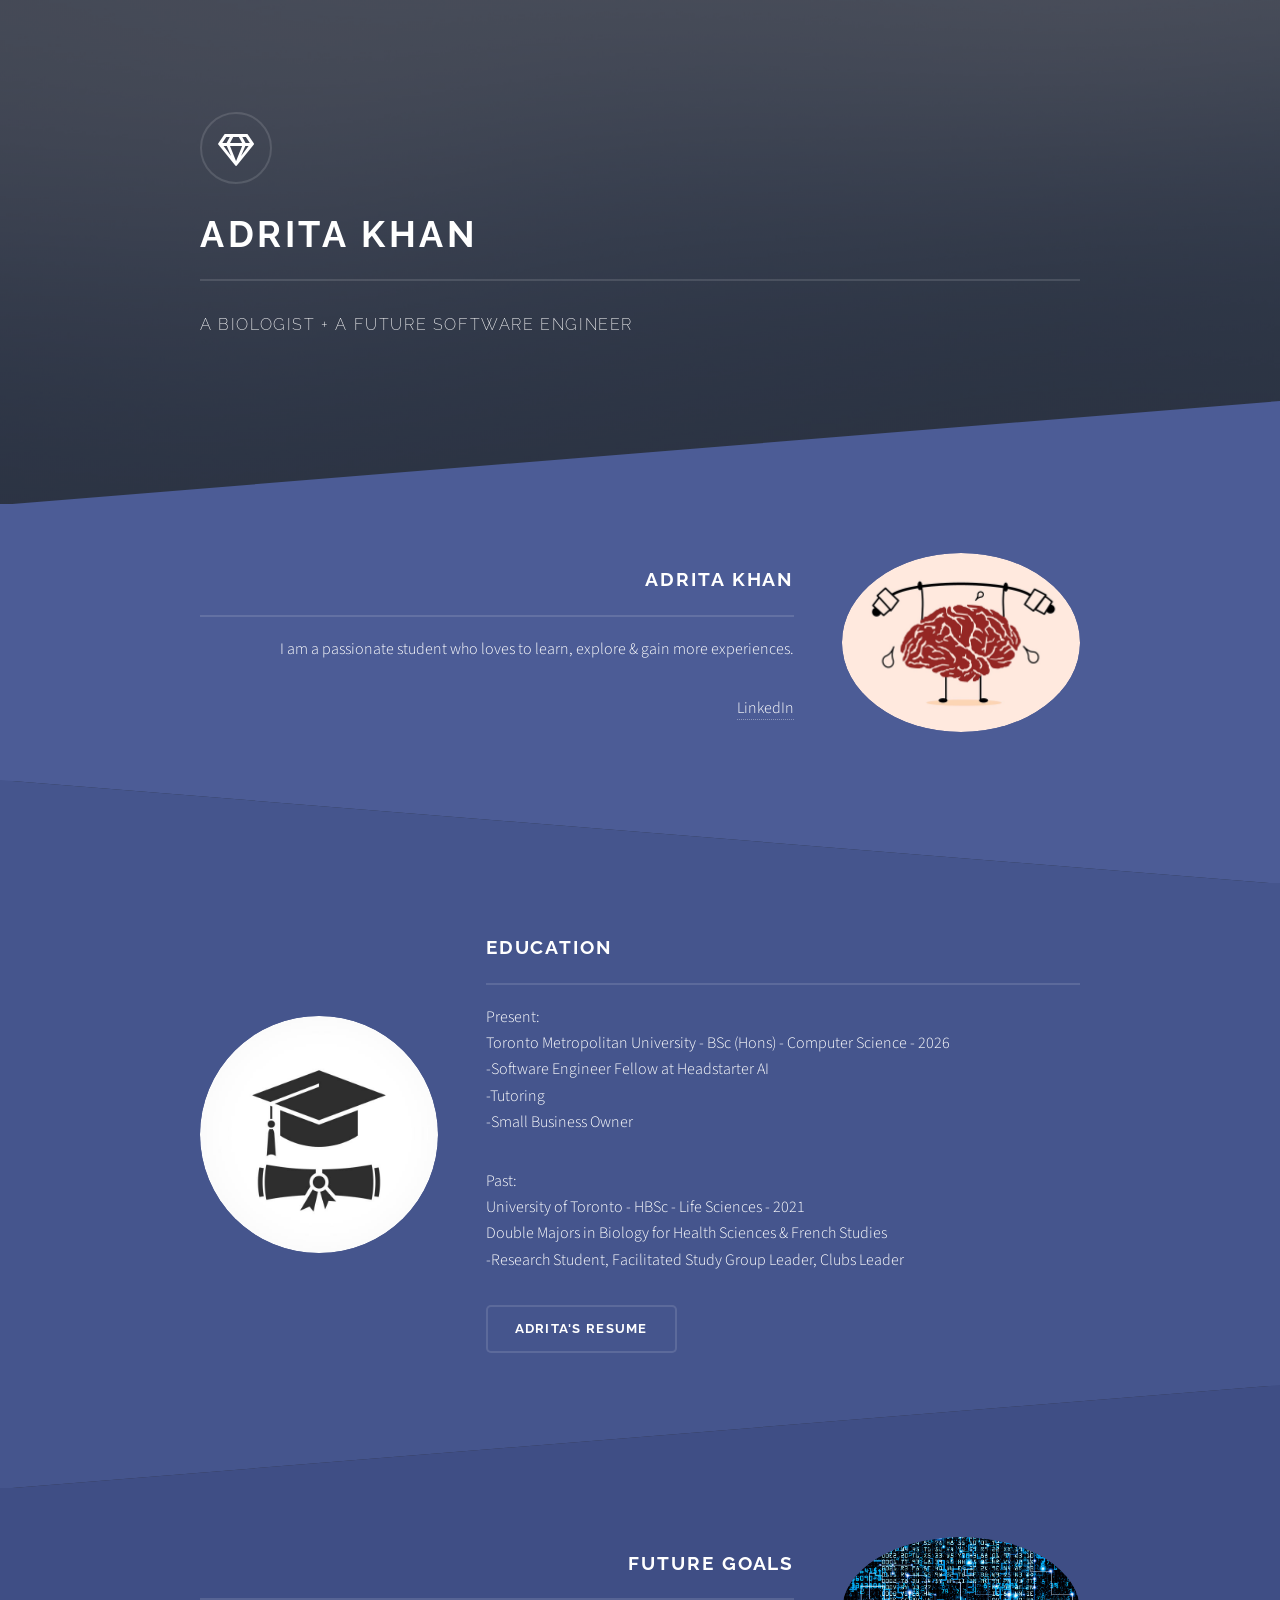
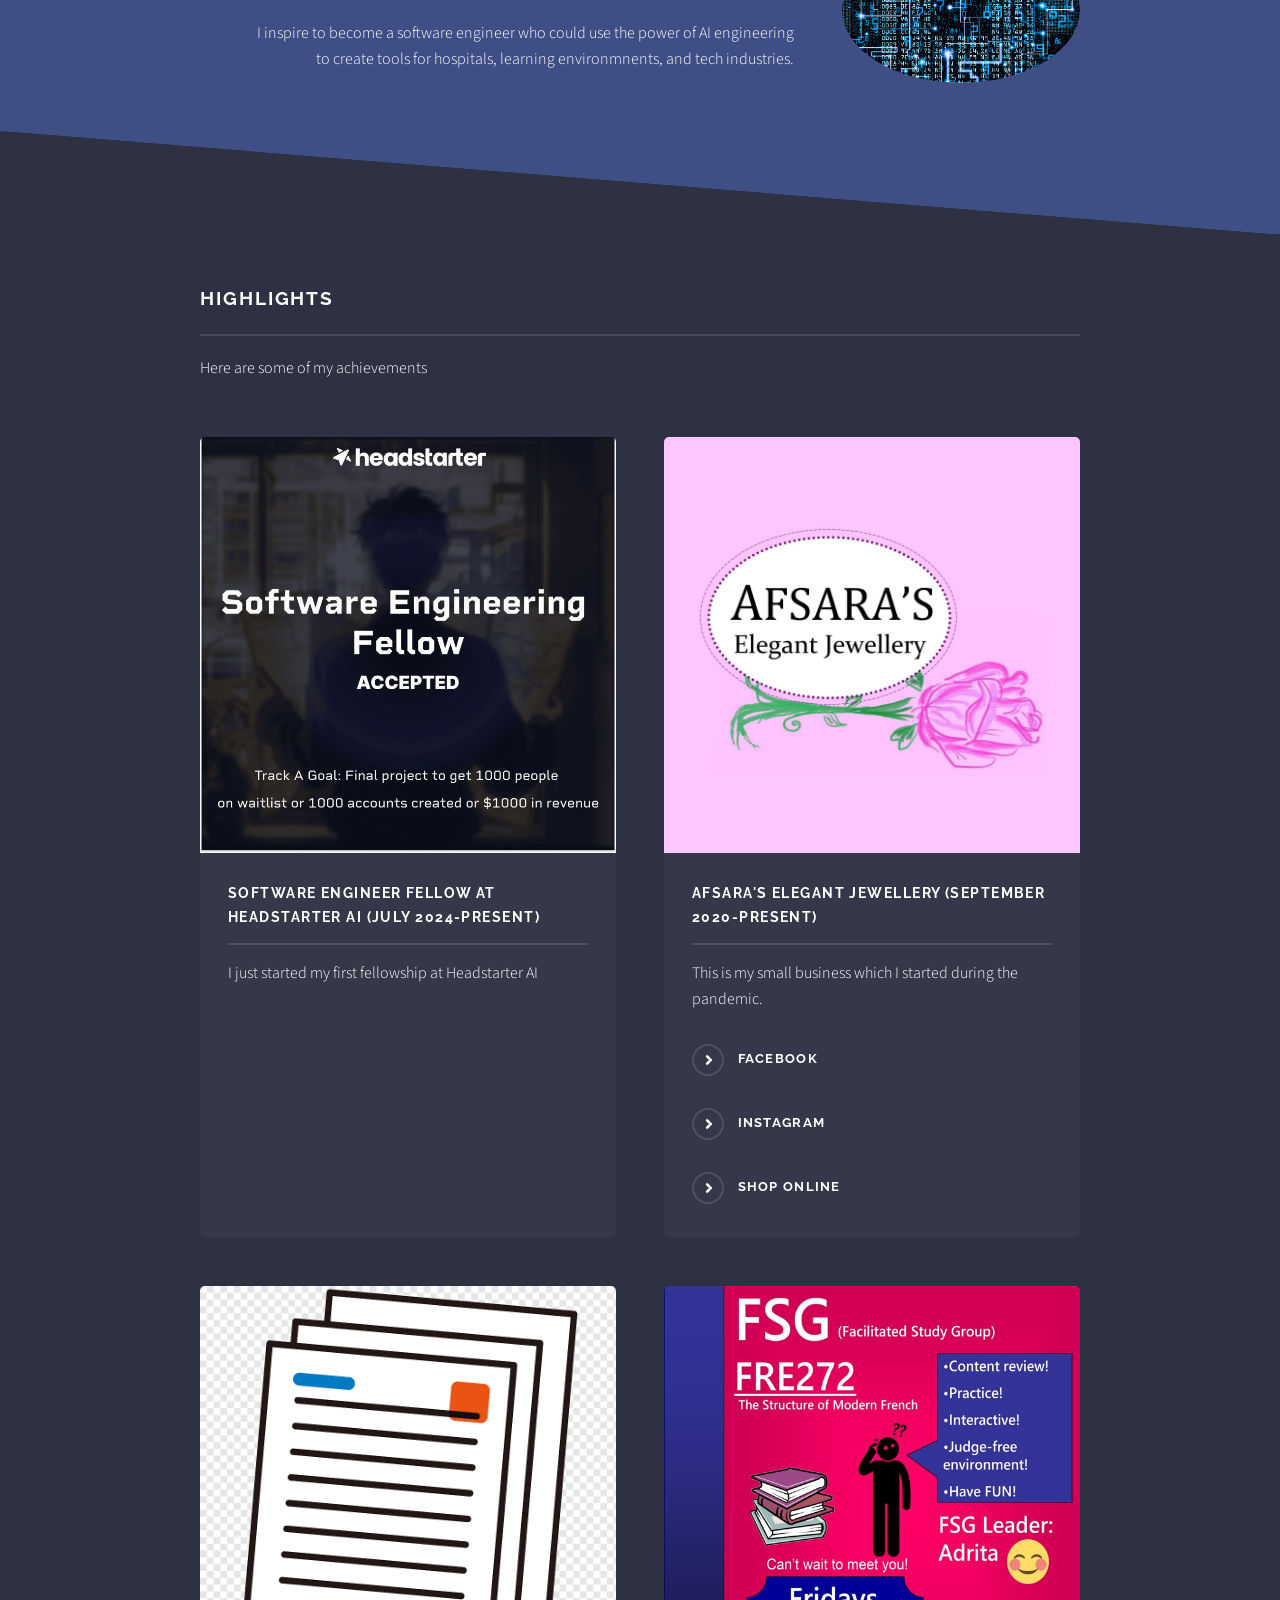
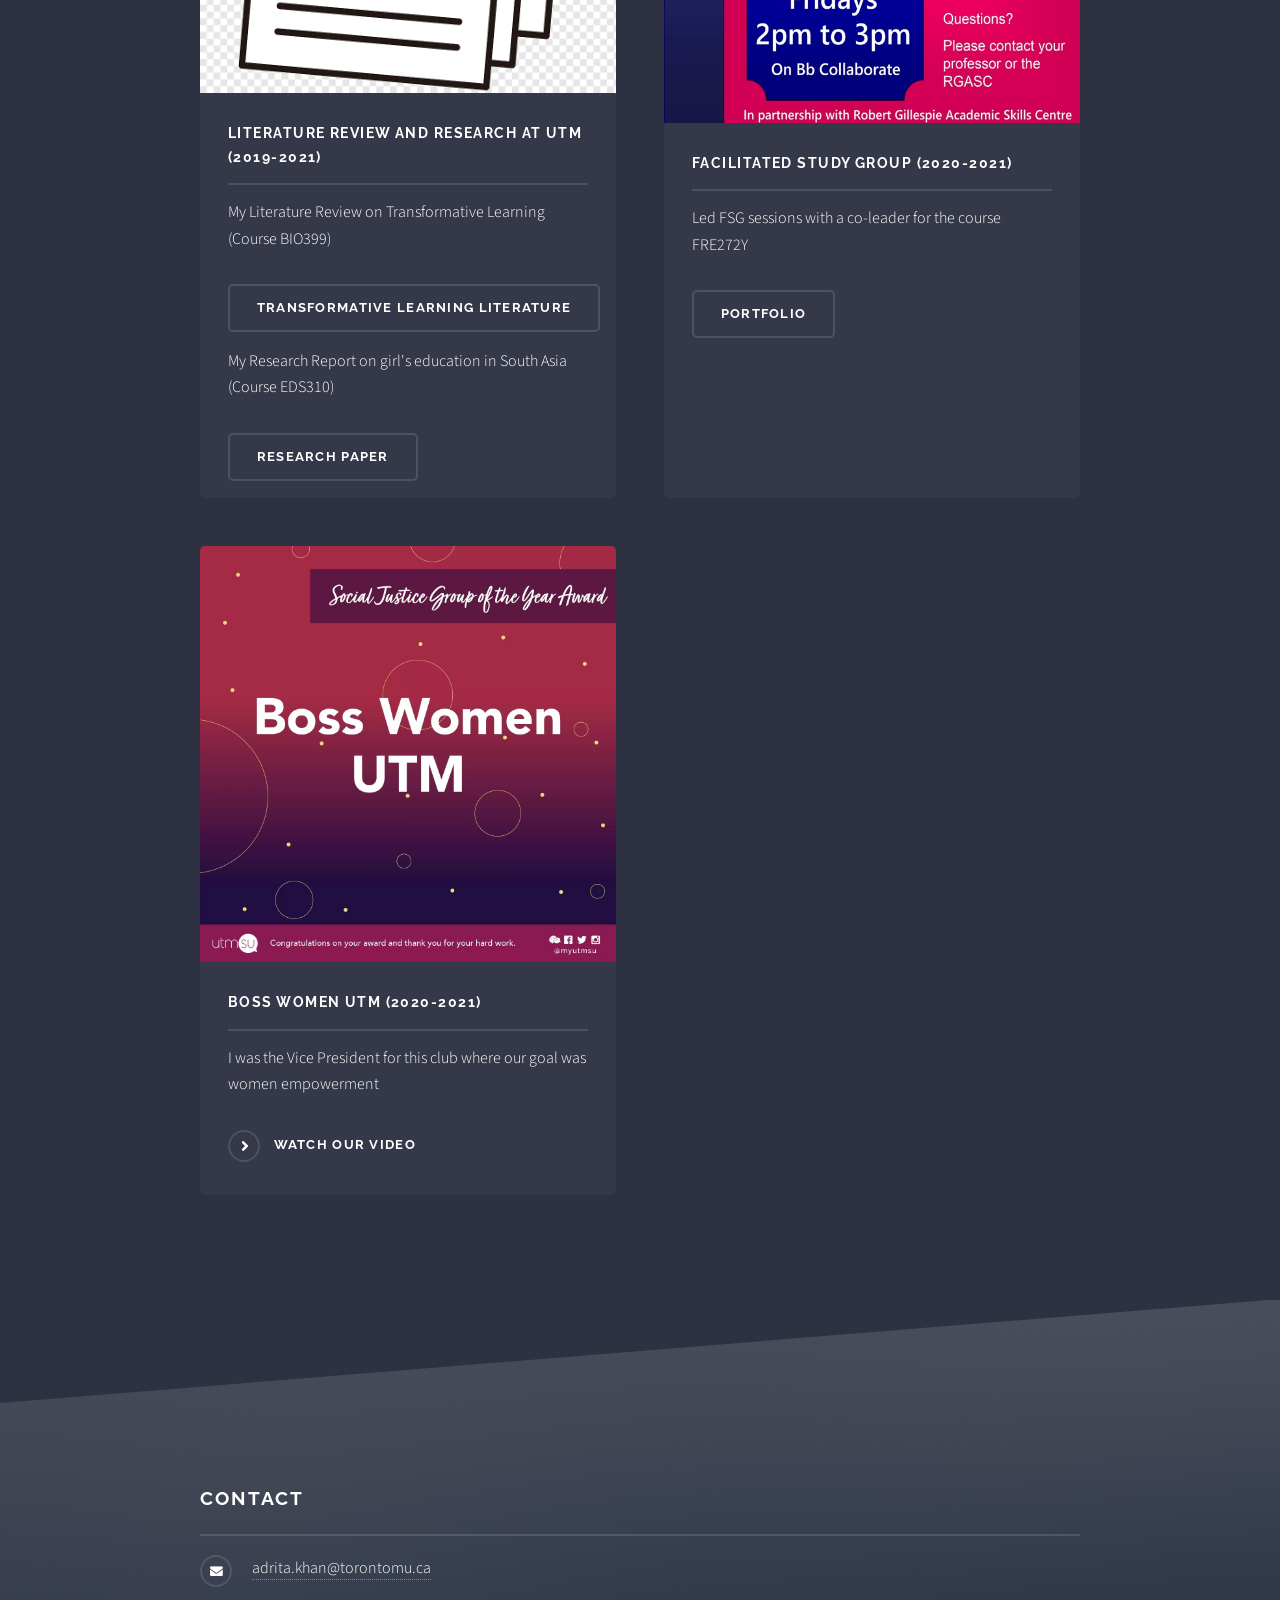
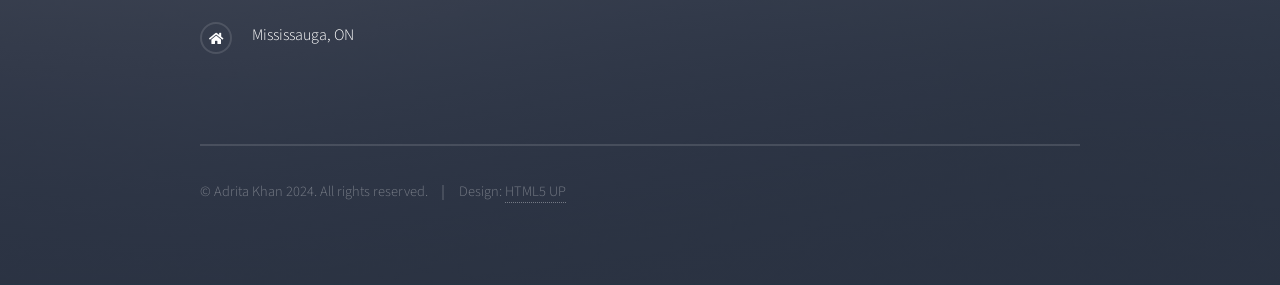
==== commit 54c67a3b: "Update index.html" ====
--- a/index.html
+++ b/index.html
@@ -16,29 +16,6 @@
 
 		<!-- Page Wrapper -->
 			<div id="page-wrapper">
-
-				<!-- Header -->
-					<!-- <header id="header" class="alt">
-						<h1><a href="index.html"></a></h1>
-						<nav>
-							<a href="#menu">Menu</a>
-						</nav>
-					</header> -->
-
-				<!-- Menu -->
-					<!-- <nav id="menu">
-						<div class="inner">
-							<h2>Menu</h2>
-							<ul class="links">
-								<li><a href="index.html">Home</a></li>
-								<li><a href="generic.html">Generic</a></li>
-								<li><a href="elements.html">Elements</a></li>
-								<li><a href="#">Log In</a></li>
-								<li><a href="#">Sign Up</a></li>
-							</ul>
-							<a href="#" class="close">Close</a>
-						</div>
-					</nav> -->
 
 				<!-- Banner -->
 					<section id="banner">
@@ -59,7 +36,7 @@
 									<div class="content">
 										<h2 class="major">Adrita Khan</h2>
 										<p>I am a passionate student who loves to learn, explore & gain more experiences.</p> 
-										<p><a href="https://www.linkedin.com/in/adrita-khan-8b1017208/" class="special">LinkedIn</a></p>
+										<p><a href="https://www.linkedin.com/in/adrita-khan-8b1017208/" target="_blank">LinkedIn</a></p>
 									</div>
 								</div>
 							</section>
@@ -76,7 +53,7 @@
 										Double Majors in Biology for Health Sciences & French Studies
 										<br> -Research Student, Facilitated Study Group Leader, Clubs Leader
 										<br></p>
-										<h1><button onclick="location.href= 'documents/Resume.docx';">Adrita's Resume</button></h1>
+										<h1><button onclick="location.href= 'documents/Resume 2024, Adrita Khan.docx';">Adrita's Resume</button></h1>
 									</div>
 								</div>
 							</section>
@@ -118,7 +95,7 @@
 											<p>My Literature Review on Transformative Learning (Course BIO399)</p>
 											<h1><button onclick="location.href= 'documents/bio399.docx';">Transformative Learning Literature</button></h1>
 											<p>My Research Report on girl's education in South Asia (Course EDS310)</p>
-											<h1><button onclick="location.href= 'documents/eds310.docx';">Research Paper</button></h1>
+											<h1><button onclick="location.href= 'documents/eds310.doc';">Research Paper</button></h1>
 										</article>
 										<article>
 											<a href="#" class="image"><img src="images/poster.jpg" alt="" /></a>
@@ -170,4 +147,4 @@
 			<script src="assets/js/main.js"></script>
 
 	</body>
-</html>+</html>
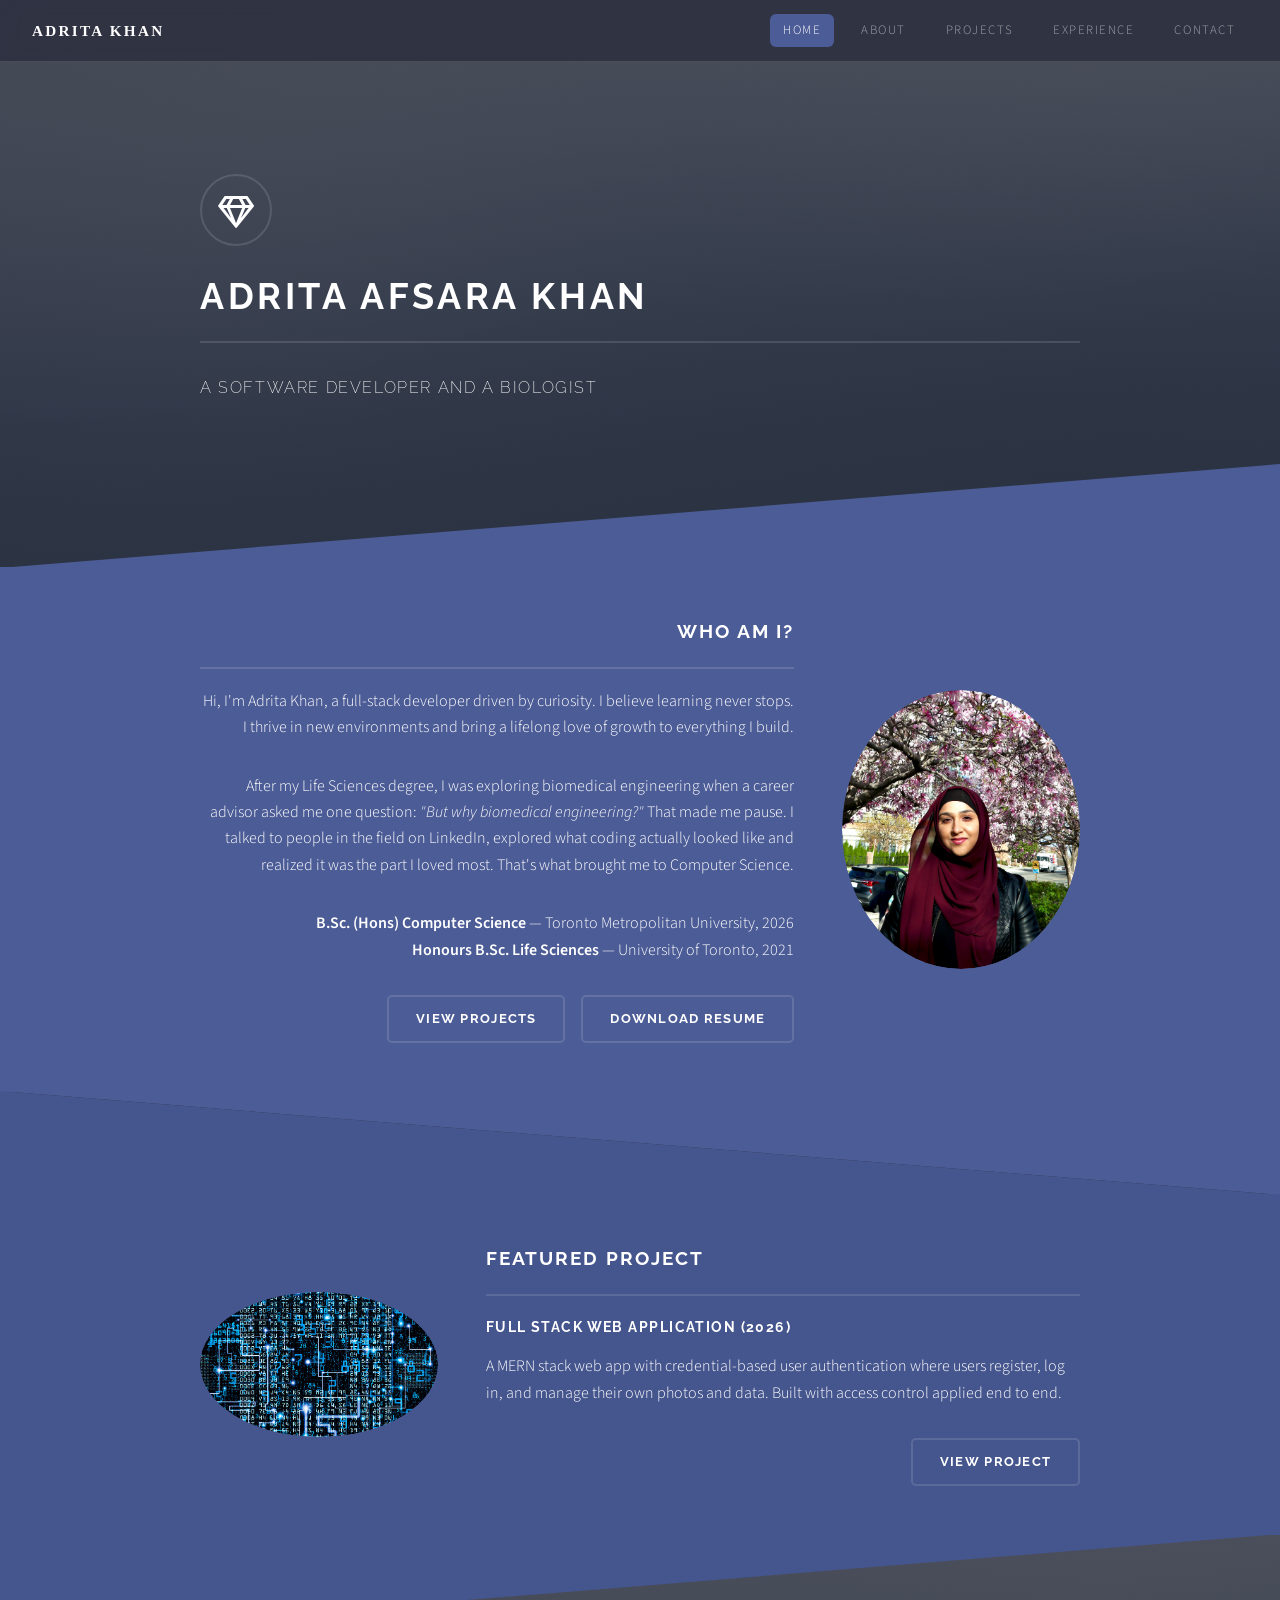
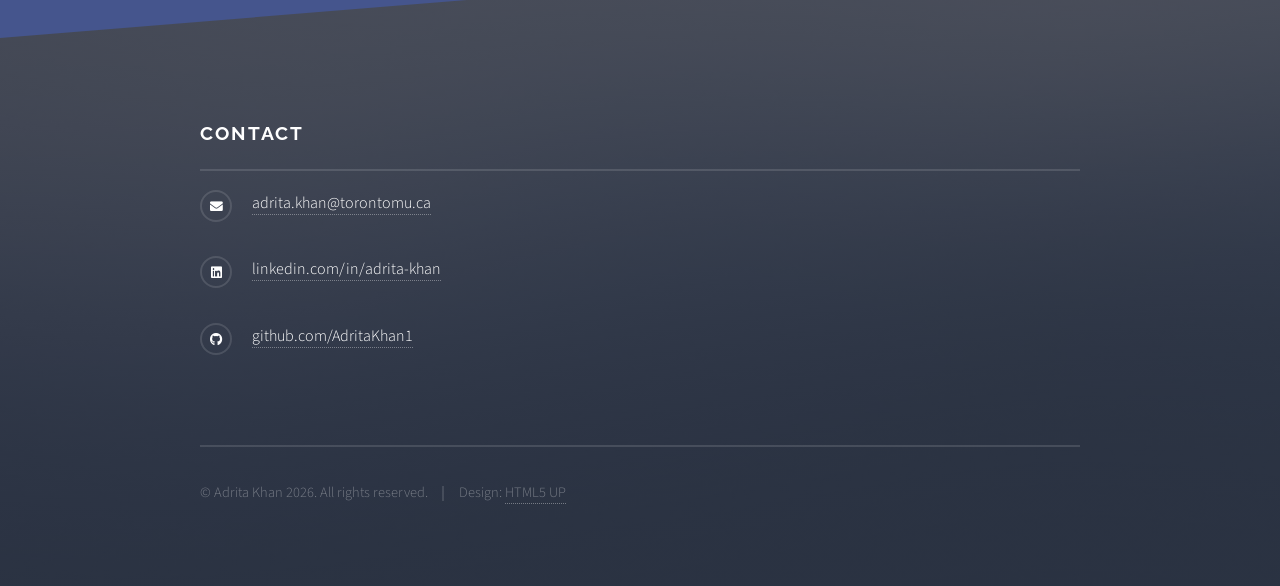
==== commit 0624483f: "Initial commit" ====
--- a/index.html
+++ b/index.html
@@ -1,4 +1,4 @@
-<!DOCTYPE HTML>
+﻿<!DOCTYPE HTML>
 <!--
 	Solid State by HTML5 UP
 	html5up.net | @ajlkn
@@ -10,9 +10,23 @@
 		<meta charset="utf-8" />
 		<meta name="viewport" content="width=device-width, initial-scale=1, user-scalable=no" />
 		<link rel="stylesheet" href="assets/css/main.css" />
+		<link rel="stylesheet" href="assets/css/custom.css" />
 		<noscript><link rel="stylesheet" href="assets/css/noscript.css" /></noscript>
+		<script src="assets/js/config.js"></script>
 	</head>
-	<body class="is-preload">
+	<body class="is-preload ak-home">
+
+		<!-- Navigation -->
+			<nav id="ak-nav">
+				<a class="ak-brand" href="index.html">Adrita Khan</a>
+				<ul class="ak-links">
+					<li><a href="index.html" class="active">Home</a></li>
+					<li><a href="about.html">About</a></li>
+					<li><a href="projects.html">Projects</a></li>
+					<li><a href="experience.html">Experience</a></li>
+					<li><a href="contact.html">Contact</a></li>
+				</ul>
+			</nav>
 
 		<!-- Page Wrapper -->
 			<div id="page-wrapper">
@@ -21,8 +35,8 @@
 					<section id="banner">
 						<div class="inner">
 							<div class="logo"><span class="icon fa-gem"></span></div>
-							<h2>Adrita Khan</h2>
-							<p>A Biologist + A future Software Engineer </p>
+							<h2>Adrita Afsara Khan</h2>
+							<p>A Software Developer and a Biologist</p>
 						</div>
 					</section>
 
@@ -32,87 +46,33 @@
 						<!-- One -->
 							<section id="one" class="wrapper spotlight style1">
 								<div class="inner">
-									<a href="#" class="image"><img src="images/pic1.jpg" alt="" /></a>
+									<a href="#" class="image"><img src="images/me.JPG" alt="Adrita Khan" /></a>
 									<div class="content">
-										<h2 class="major">Adrita Khan</h2>
-										<p>I am a passionate student who loves to learn, explore & gain more experiences.</p> 
-										<p><a href="https://www.linkedin.com/in/adrita-khan-8b1017208/" target="_blank">LinkedIn</a></p>
+										<h2 class="major">Who am I?</h2>
+										<p>Hi, I'm Adrita Khan, a full-stack developer driven by curiosity. I believe learning never stops. I thrive in new environments and bring a lifelong love of growth to everything I build.</p>
+										<p>After my Life Sciences degree, I was exploring biomedical engineering when a career advisor asked me one question: <em>"But why biomedical engineering?"</em> That made me pause. I talked to people in the field on LinkedIn, explored what coding actually looked like and realized it was the part I loved most. That's what brought me to Computer Science.</p>
+										<p><strong>B.Sc. (Hons) Computer Science</strong> — Toronto Metropolitan University, 2026<br />
+										<strong>Honours B.Sc. Life Sciences</strong> — University of Toronto, 2021</p>
+										<ul class="actions">
+											<li><a href="projects.html" class="button">View Projects</a></li>
+											<li><a href="documents/Adrita Khan Resume 2026.pdf" class="button">Download Resume</a></li>
+										</ul>
 									</div>
 								</div>
 							</section>
 
-						<!-- Two -->
+						<!-- Two — Featured Project -->
 							<section id="two" class="wrapper alt spotlight style2">
 								<div class="inner">
-									<a href="#" class="image"><img src="images/pic2.jpg" alt="" /></a>
+									<a href="#" class="image"><img src="images/pic3.jpg" alt="Featured Project" /></a>
 									<div class="content">
-										<h2 class="major">Education</h2>
-										<p>Present: <br>Toronto Metropolitan University - BSc (Hons) - Computer Science - 2026
-										<br> -Software Engineer Fellow at Headstarter AI <br>  -Tutoring <br>  -Small Business Owner</p>
-										<p>Past: <br>University of Toronto - HBSc - Life Sciences - 2021<br>
-										Double Majors in Biology for Health Sciences & French Studies
-										<br> -Research Student, Facilitated Study Group Leader, Clubs Leader
-										<br></p>
-										<h1><button onclick="location.href= 'documents/Resume 2024, Adrita Khan.docx';">Adrita's Resume</button></h1>
+										<h2 class="major">Featured Project</h2>
+										<h3>Full Stack Web Application (2026)</h3>
+										<p>A MERN stack web app with credential-based user authentication where users register, log in, and manage their own photos and data. Built with access control applied end to end.</p>
+										<ul class="actions">
+											<li><a href="https://github.com/AdritaKhan1/Picture-Gallery" class="button" target="_blank" rel="noopener">View Project</a></li>
+										</ul>
 									</div>
-								</div>
-							</section>
-
-						<!-- Three -->
-							<section id="three" class="wrapper spotlight style3">
-								<div class="inner">
-									<a href="#" class="image"><img src="images/pic3.jpg" alt="" /></a>
-									<div class="content">
-										<h2 class="major">Future Goals</h2>
-										<p>I inspire to become a software engineer who could use the power of AI engineering <br>
-											to create tools for hospitals, learning environmnents, and tech industries.</p>									</div>
-								</div>
-							</section>
-
-						<!-- Four -->
-							<section id="four" class="wrapper alt style1">
-								<div class="inner">
-									<h2 class="major">Highlights</h2>
-									<p> Here are some of my achievements</p>
-									<section class="features">
-										<article>
-											<a href="#" class="image"><img src="images/pic07.jpg" alt="" /></a>
-											<h3 class="major">Software Engineer Fellow at Headstarter AI (July 2024-Present)</h3>
-											<p>I just started my first fellowship at Headstarter AI</p>
-										</article>
-										<article>
-											<a href="#" class="image"><img src="images/afsara.jpg" alt="" /></a>
-											<h3 class="major">Afsara's Elegant Jewellery (September 2020-Present)</h3>
-											<p>This is my small business which I started during the pandemic.</p>
-											<p><a href="https://www.facebook.com/afsarasejewellery/" class="special">Facebook</a></p>	
-											<p><a href="https://www.instagram.com/afsarasejewellery/" class="special">Instagram</a></p>
-											<p><a href="http://afsarasejewellery.com/" class="special">Shop Online</a></p>
-
-										</article>
-										<article>
-											<a href="#" class="image"><img src="images/papers.png" alt="" /></a>
-											<h3 class="major">Literature Review and Research at UTM (2019-2021)</h3>
-											<p>My Literature Review on Transformative Learning (Course BIO399)</p>
-											<h1><button onclick="location.href= 'documents/bio399.docx';">Transformative Learning Literature</button></h1>
-											<p>My Research Report on girl's education in South Asia (Course EDS310)</p>
-											<h1><button onclick="location.href= 'documents/eds310.doc';">Research Paper</button></h1>
-										</article>
-										<article>
-											<a href="#" class="image"><img src="images/poster.jpg" alt="" /></a>
-											<h3 class="major">Facilitated Study Group (2020-2021)</h3>
-											<p>Led FSG sessions with a co-leader for the course FRE272Y</p>
-											<h1><button onclick="location.href= 'documents/portfolio.pptx';">Portfolio</button></h1>											
-										</article>
-										<article>
-											<a href="#" class="image"><img src="images/bosswomen.jfif" alt="" /></a>
-											<h3 class="major">Boss Women UTM (2020-2021)</h3>
-											<p>I was the Vice President for this club where our goal was women empowerment</p>
-											<p><a href="https://fb.watch/txf-iy8nA0/" class="special">Watch our video</a></p>
-										</article>
-										
-									</section>
-									<ul class="actions">
-									</ul>
 								</div>
 							</section>
 
@@ -124,14 +84,12 @@
 							<h2 class="major">Contact</h2>
 							
 							<ul class="contact">
-								<li class="icon solid fa-envelope"><a href="#">adrita.khan@torontomu.ca</a></li>
-								<li class="icon solid fa-home">
-									Mississauga, ON<br />
-
-								</li>
+								<li class="icon solid fa-envelope"><a href="mailto:adrita.khan@torontomu.ca">adrita.khan@torontomu.ca</a></li>
+								<li class="icon brands fa-linkedin"><a href="https://www.linkedin.com/in/adrita-khan-8b1017208/" target="_blank" rel="noopener">linkedin.com/in/adrita-khan</a></li>
+								<li class="icon brands fa-github"><a href="https://github.com/AdritaKhan1" target="_blank" rel="noopener">github.com/AdritaKhan1</a></li>
 							</ul>
 							<ul class="copyright">
-								<li>&copy; Adrita Khan 2024. All rights reserved.</li><li>Design: <a href="http://html5up.net">HTML5 UP</a></li>
+								<li>&copy; Adrita Khan 2026. All rights reserved.</li><li>Design: <a href="http://html5up.net">HTML5 UP</a></li>
 							</ul>
 						</div>
 					</section>
@@ -145,6 +103,8 @@
 			<script src="assets/js/breakpoints.min.js"></script>
 			<script src="assets/js/util.js"></script>
 			<script src="assets/js/main.js"></script>
+			<script src="assets/js/analytics.js"></script>
+			<script src="assets/js/chatbot.js"></script>
 
 	</body>
 </html>
--- a/assets/css/custom.css
+++ b/assets/css/custom.css
@@ -0,0 +1,707 @@
+/* =========================================================
+   Custom additions for Adrita Khan's site
+   Built to match "Solid State" (HTML5 UP)
+   Palette: #2e3141 base · #353849 panel · #4c5c96 accent · #fff text
+   ========================================================= */
+
+:root {
+	--ak-base:   #2e3141;
+	--ak-panel:  #353849;
+	--ak-panel2: #3d4051;
+	--ak-accent: #4c5c96;
+	--ak-accent-hi: #5b6ba6;
+	--ak-text:   #ffffff;
+	--ak-muted:  rgba(255,255,255,0.55);
+	--ak-line:   rgba(255,255,255,0.12);
+}
+
+/* ---------- Top navigation ---------- */
+#ak-nav {
+	position: sticky;
+	top: 0;
+	z-index: 1000;
+	display: flex;
+	align-items: center;
+	justify-content: space-between;
+	gap: 1.5em;
+	padding: 0.9em 2em;
+	background: rgba(46, 49, 65, 0.92);
+	backdrop-filter: blur(8px);
+	-webkit-backdrop-filter: blur(8px);
+	border-bottom: 1px solid var(--ak-line);
+}
+
+#ak-nav .ak-brand {
+	font-family: 'Roboto Slab', serif;
+	font-weight: 700;
+	letter-spacing: 0.15em;
+	text-transform: uppercase;
+	font-size: 0.95em;
+	color: var(--ak-text);
+	text-decoration: none;
+	border: none;
+	white-space: nowrap;
+}
+
+#ak-nav .ak-brand:hover { color: var(--ak-accent-hi); }
+
+#ak-nav .ak-links {
+	display: flex;
+	gap: 0.4em;
+	flex-wrap: wrap;
+	margin: 0;
+	padding: 0;
+	list-style: none;
+}
+
+#ak-nav .ak-links a {
+	display: inline-block;
+	padding: 0.45em 1em;
+	border-radius: 6px;
+	font-size: 0.8em;
+	letter-spacing: 0.12em;
+	text-transform: uppercase;
+	color: var(--ak-muted);
+	text-decoration: none;
+	border: none;
+	transition: color 0.2s ease, background-color 0.2s ease;
+}
+
+#ak-nav .ak-links a:hover { color: var(--ak-text); background: rgba(255,255,255,0.05); }
+#ak-nav .ak-links a.active { color: var(--ak-text); background: var(--ak-accent); }
+
+@media screen and (max-width: 480px) {
+	#ak-nav { flex-direction: column; gap: 0.6em; padding: 0.8em 1em; }
+	#ak-nav .ak-links a { padding: 0.4em 0.7em; }
+}
+
+/* ---------- What I'm Looking For — centered, highlighted ---------- */
+.ak-looking-for .inner {
+	display: flex;
+	justify-content: center;
+}
+.ak-looking-for-content {
+	max-width: 42em;
+	text-align: center;
+}
+.ak-looking-for-content .major {
+	font-size: 1.6em;
+}
+.ak-connect-invite {
+	font-size: 1.05em;
+	color: rgba(255,255,255,0.9);
+	font-style: italic;
+	margin-top: 1.2em;
+	padding: 1em 1.4em;
+	border-left: 3px solid var(--ak-accent);
+	border-right: 3px solid var(--ak-accent);
+	background: rgba(76,92,150,0.1);
+	border-radius: 6px;
+}
+
+/* ---------- About page — Download Resume right-aligned ---------- */
+#two ul.actions {
+	justify-content: flex-end;
+}
+
+/* ---------- Rectangular spotlight images (about page) ---------- */
+.ak-about .wrapper.spotlight .image,
+.ak-about .wrapper.spotlight .image img {
+	border-radius: 8px !important;
+}
+
+/* ---------- Circular spotlight images (home page only) ---------- */
+.ak-home .wrapper.spotlight .image,
+.ak-home .wrapper.spotlight .image img {
+	border-radius: 50% !important;
+	overflow: hidden;
+}
+
+/* ---------- Who am I actions — right-aligned, uniform buttons ---------- */
+#one ul.actions {
+	justify-content: flex-end;
+}
+
+/* ---------- Generic page section spacing for sub-pages ---------- */
+.ak-page {
+	max-width: 60em;
+	margin: 0 auto;
+	padding: 4em 2em 5em 2em;
+}
+.ak-page h1.major { margin-bottom: 0.4em; }
+.ak-lead { font-size: 1.1em; color: rgba(255,255,255,0.85); }
+
+/* ---------- Projects grid ---------- */
+#ak-projects-status {
+	margin: 1.5em 0;
+	padding: 1em 1.25em;
+	border-radius: 8px;
+	background: var(--ak-panel);
+	border: 1px solid var(--ak-line);
+	font-size: 0.9em;
+}
+#ak-projects-status.error { border-color: #b1556b; }
+
+.ak-config-banner {
+	margin: 0 0 2em 0;
+	padding: 1.1em 1.25em;
+	border-radius: 8px;
+	background: rgba(177, 85, 107, 0.12);
+	border: 1px solid #b1556b;
+	font-size: 0.9em;
+}
+.ak-config-banner code {
+	background: rgba(0,0,0,0.3);
+	padding: 0.1em 0.4em;
+	border-radius: 4px;
+}
+
+.ak-projects {
+	display: grid;
+	grid-template-columns: repeat(auto-fill, minmax(280px, 1fr));
+	gap: 1.5em;
+	margin-top: 1.5em;
+}
+
+.ak-card {
+	display: flex;
+	flex-direction: column;
+	background: var(--ak-panel);
+	border: 1px solid var(--ak-line);
+	border-radius: 10px;
+	overflow: hidden;
+	transition: transform 0.2s ease, border-color 0.2s ease;
+}
+.ak-card:hover { transform: translateY(-4px); border-color: var(--ak-accent); }
+
+.ak-card .ak-card-preview {
+	position: relative;
+	height: 160px;
+	background: var(--ak-panel2);
+	border-bottom: 1px solid var(--ak-line);
+	overflow: hidden;
+}
+.ak-card .ak-card-preview iframe {
+	position: absolute;
+	top: 0; left: 0;
+	width: 200%;
+	height: 320px;
+	border: 0;
+	transform: scale(0.5);
+	transform-origin: 0 0;
+	pointer-events: none;
+}
+.ak-card .ak-card-preview .ak-preview-fallback {
+	display: flex;
+	align-items: center;
+	justify-content: center;
+	height: 100%;
+	color: var(--ak-muted);
+	font-size: 2.5em;
+}
+
+.ak-card .ak-card-body {
+	display: flex;
+	flex-direction: column;
+	flex: 1;
+	padding: 1.1em 1.2em 1.2em 1.2em;
+}
+.ak-card h3 {
+	margin: 0 0 0.4em 0;
+	font-size: 1.05em;
+	word-break: break-word;
+}
+.ak-card .ak-desc {
+	color: rgba(255,255,255,0.7);
+	font-size: 0.85em;
+	line-height: 1.5;
+	flex: 1;
+	margin-bottom: 1em;
+}
+.ak-card .ak-meta {
+	display: flex;
+	flex-wrap: wrap;
+	gap: 0.6em;
+	margin-bottom: 1em;
+	font-size: 0.72em;
+	color: var(--ak-muted);
+	letter-spacing: 0.05em;
+}
+.ak-card .ak-meta .ak-dot {
+	display: inline-block;
+	width: 0.7em; height: 0.7em;
+	border-radius: 50%;
+	margin-right: 0.35em;
+	vertical-align: middle;
+}
+.ak-card .ak-actions {
+	display: flex;
+	gap: 0.5em;
+	flex-wrap: wrap;
+}
+.ak-card .ak-actions a {
+	flex: 1;
+	min-width: 90px;
+	display: flex;
+	align-items: center;
+	justify-content: center;
+	padding: 0.55em 0.5em;
+	font-size: 0.72em;
+	letter-spacing: 0.12em;
+	text-transform: uppercase;
+	border-radius: 6px;
+	text-decoration: none;
+	border: 1px solid var(--ak-line);
+	color: var(--ak-text);
+	transition: background-color 0.2s ease, border-color 0.2s ease;
+}
+.ak-card .ak-actions a:hover { background: rgba(255,255,255,0.06); }
+.ak-card .ak-actions a.primary { background: var(--ak-accent); border-color: var(--ak-accent); }
+.ak-card .ak-actions a.primary:hover { background: var(--ak-accent-hi); }
+.ak-card .ak-actions a.disabled { opacity: 0.4; pointer-events: none; }
+
+/* ---------- Like button ---------- */
+.ak-like-btn {
+	flex: 1;
+	min-width: 90px;
+	display: flex;
+	align-items: center;
+	justify-content: center;
+	gap: 0.3em;
+	background: none;
+	border: 1px solid var(--ak-line);
+	border-radius: 6px;
+	color: var(--ak-muted);
+	padding: 0.55em 0.5em;
+	font-size: 0.72em;
+	letter-spacing: 0.12em;
+	text-transform: uppercase;
+	cursor: pointer;
+	transition: color 0.2s ease, border-color 0.2s ease;
+}
+.ak-like-btn .ak-heart { font-size: 1.4em; line-height: 1; }
+.ak-like-btn:hover { color: #e06080; border-color: #e06080; }
+.ak-like-btn.liked { color: #e06080; border-color: #e06080; cursor: default; }
+
+/* ---------- Local-run instructions ---------- */
+.ak-runbox {
+	margin-top: 3em;
+	padding: 1.5em 1.6em;
+	background: var(--ak-panel);
+	border: 1px solid var(--ak-line);
+	border-radius: 10px;
+}
+.ak-runbox pre {
+	background: #23252f;
+	border: 1px solid var(--ak-line);
+	border-radius: 8px;
+	padding: 1em 1.2em;
+	overflow-x: auto;
+	font-size: 0.82em;
+	line-height: 1.6;
+}
+.ak-runbox code { color: #b9c4ef; }
+
+/* ---------- Contact form ---------- */
+.ak-form label { display:block; margin: 1em 0 0.3em; font-size: 0.85em; letter-spacing: 0.08em; }
+.ak-form input, .ak-form textarea {
+	width: 100%;
+	background: var(--ak-panel);
+	border: 1px solid var(--ak-line);
+	border-radius: 8px;
+	color: var(--ak-text);
+	padding: 0.7em 0.9em;
+	font-size: 0.95em;
+}
+.ak-form input:focus, .ak-form textarea:focus { outline: none; border-color: var(--ak-accent); }
+.ak-form button { margin-top: 1.4em; }
+
+/* ---------- Guestbook / Comments ---------- */
+#ak-guestbook {
+	margin: 3em 0;
+	padding: 2em 2em 2.5em;
+	background: var(--ak-panel);
+	border: 1px solid var(--ak-line);
+	border-radius: 12px;
+}
+
+.ak-gb-empty {
+	color: var(--ak-muted);
+	font-size: 0.9em;
+	margin-bottom: 1.5em;
+}
+
+.ak-gb-comment {
+	padding: 0.9em 0;
+	border-bottom: 1px solid var(--ak-line);
+}
+.ak-gb-comment:last-child { border-bottom: none; }
+
+.ak-gb-comment-head {
+	display: flex;
+	align-items: center;
+	gap: 0.6em;
+	margin-bottom: 0.35em;
+}
+.ak-gb-author {
+	font-weight: 700;
+	font-size: 0.88em;
+	color: var(--ak-text);
+}
+.ak-gb-time {
+	font-size: 0.75em;
+	color: var(--ak-muted);
+	flex: 1;
+}
+.ak-gb-comment-text {
+	font-size: 0.88em;
+	line-height: 1.6;
+	color: rgba(255,255,255,0.82);
+	margin: 0 0 0.5em 0;
+}
+
+.ak-gb-reply-btn {
+	background: none;
+	border: 1px solid var(--ak-line);
+	border-radius: 4px;
+	color: var(--ak-muted);
+	font-size: 0.72em;
+	letter-spacing: 0.08em;
+	text-transform: uppercase;
+	padding: 0.25em 0.7em;
+	cursor: pointer;
+	transition: color 0.2s ease, border-color 0.2s ease;
+}
+.ak-gb-reply-btn:hover { color: var(--ak-text); border-color: var(--ak-text); }
+
+.ak-gb-reply {
+	margin: 0.5em 0 0.2em 1.2em;
+	padding: 0.6em 0.9em;
+	border-left: 2px solid var(--ak-accent);
+	background: rgba(76,92,150,0.08);
+	border-radius: 0 6px 6px 0;
+}
+.ak-gb-reply p {
+	font-size: 0.85em;
+	line-height: 1.5;
+	color: rgba(255,255,255,0.82);
+	margin: 0.25em 0 0 0;
+}
+.ak-gb-owner-badge {
+	font-size: 0.72em;
+	font-weight: 700;
+	letter-spacing: 0.08em;
+	text-transform: uppercase;
+	color: var(--ak-accent-hi);
+	margin-right: 0.5em;
+}
+
+.ak-gb-reply-form {
+	display: none;
+	flex-direction: column;
+	gap: 0.5em;
+	margin-top: 0.6em;
+	margin-left: 1.2em;
+}
+.ak-gb-reply-input {
+	background: var(--ak-panel2);
+	border: 1px solid var(--ak-line);
+	border-radius: 6px;
+	color: var(--ak-text);
+	padding: 0.5em 0.7em;
+	font-size: 0.82em;
+	font-family: inherit;
+	resize: none;
+}
+.ak-gb-reply-input:focus { outline: none; border-color: var(--ak-accent); }
+.ak-gb-reply-submit {
+	align-self: flex-start;
+	background: var(--ak-accent);
+	border: none;
+	border-radius: 6px;
+	color: #fff;
+	padding: 0.4em 1em;
+	font-size: 0.75em;
+	letter-spacing: 0.1em;
+	text-transform: uppercase;
+	cursor: pointer;
+	transition: background-color 0.2s ease;
+}
+.ak-gb-reply-submit:hover { background: var(--ak-accent-hi); }
+
+.ak-gb-form {
+	display: flex;
+	flex-direction: column;
+	gap: 0.6em;
+	margin-top: 1.5em;
+	padding-top: 1.5em;
+	border-top: 1px solid var(--ak-line);
+}
+.ak-gb-form-row {
+	display: flex;
+	gap: 0.6em;
+}
+.ak-gb-form-row input { flex: 1; }
+
+.ak-gb-email {
+	font-size: 0.75em;
+	color: var(--ak-accent-hi);
+	background: rgba(76,92,150,0.15);
+	border: 1px solid rgba(76,92,150,0.35);
+	border-radius: 4px;
+	padding: 0.1em 0.5em;
+}
+.ak-gb-email-none {
+	color: var(--ak-muted);
+	background: none;
+	border-color: var(--ak-line);
+}
+
+.ak-gb-linkedin-link {
+	font-size: 0.75em;
+	color: #0a66c2;
+	border: 1px solid rgba(10,102,194,0.35);
+	background: rgba(10,102,194,0.1);
+	border-radius: 4px;
+	padding: 0.1em 0.5em;
+	text-decoration: none;
+	transition: background-color 0.15s ease;
+}
+.ak-gb-linkedin-link:hover { background: rgba(10,102,194,0.22); }
+
+.ak-gb-name, .ak-gb-text, .ak-gb-email-input, .ak-gb-linkedin {
+	background: var(--ak-panel2);
+	border: 1px solid var(--ak-line);
+	border-radius: 8px;
+	color: var(--ak-text);
+	padding: 0.6em 0.9em;
+	font-size: 0.88em;
+	font-family: inherit;
+	resize: none;
+}
+.ak-gb-name:focus, .ak-gb-text:focus, .ak-gb-email-input:focus, .ak-gb-linkedin:focus { outline: none; border-color: var(--ak-accent); }
+.ak-gb-submit {
+	align-self: flex-end;
+	display: flex;
+	align-items: center;
+	justify-content: center;
+	background: var(--ak-accent);
+	border: none;
+	border-radius: 8px;
+	color: #fff;
+	padding: 0.55em 1.4em;
+	font-size: 0.82em;
+	letter-spacing: 0.1em;
+	text-transform: uppercase;
+	cursor: pointer;
+	transition: background-color 0.2s ease;
+}
+.ak-gb-submit:hover { background: var(--ak-accent-hi); }
+
+/* =========================================================
+   CHAT ASSISTANT WIDGET
+   ========================================================= */
+#ak-chat-launcher {
+	position: fixed;
+	right: 24px;
+	bottom: 24px;
+	z-index: 2000;
+	width: 60px;
+	height: 60px;
+	border-radius: 50%;
+	border: none;
+	cursor: pointer;
+	background: var(--ak-accent);
+	color: #fff;
+	font-size: 1.5em;
+	box-shadow: 0 8px 24px rgba(0,0,0,0.4);
+	transition: transform 0.18s ease, background-color 0.18s ease;
+	display: flex;
+	align-items: center;
+	justify-content: center;
+}
+#ak-chat-launcher:hover { background: var(--ak-accent-hi); transform: scale(1.06); }
+#ak-chat-launcher.open { transform: scale(0.9); }
+
+#ak-chat-panel {
+	position: fixed;
+	right: 24px;
+	bottom: 96px;
+	z-index: 2000;
+	width: 360px;
+	max-width: calc(100vw - 32px);
+	height: 520px;
+	max-height: calc(100vh - 120px);
+	display: none;
+	flex-direction: column;
+	background: var(--ak-base);
+	border: 1px solid var(--ak-line);
+	border-radius: 14px;
+	overflow: hidden;
+	box-shadow: 0 18px 50px rgba(0,0,0,0.5);
+	animation: ak-pop 0.18s ease;
+}
+#ak-chat-panel.open { display: flex; }
+
+@keyframes ak-pop {
+	from { opacity: 0; transform: translateY(12px); }
+	to   { opacity: 1; transform: translateY(0); }
+}
+
+#ak-chat-header {
+	display: flex;
+	align-items: center;
+	gap: 0.7em;
+	padding: 0.9em 1.1em;
+	background: var(--ak-accent);
+	color: #fff;
+}
+#ak-chat-header .ak-avatar {
+	width: 34px; height: 34px;
+	border-radius: 50%;
+	background: rgba(255,255,255,0.18);
+	display: flex; align-items: center; justify-content: center;
+	font-weight: 700;
+	font-family: 'Roboto Slab', serif;
+}
+#ak-chat-header .ak-title { font-weight: 700; font-size: 0.95em; line-height: 1.1; }
+#ak-chat-header .ak-sub { font-size: 0.72em; opacity: 0.85; }
+#ak-chat-header .ak-close {
+	margin-left: auto;
+	background: none; border: none; color: #fff;
+	font-size: 1.2em; cursor: pointer; opacity: 0.85;
+}
+#ak-chat-header .ak-close:hover { opacity: 1; }
+
+#ak-chat-log {
+	flex: 1;
+	overflow-y: auto;
+	padding: 1em;
+	display: flex;
+	flex-direction: column;
+	gap: 0.7em;
+}
+.ak-msg { max-width: 85%; padding: 0.65em 0.9em; border-radius: 14px; font-size: 0.88em; line-height: 1.5; }
+.ak-msg.bot  { align-self: flex-start; background: var(--ak-panel); border: 1px solid var(--ak-line); border-bottom-left-radius: 4px; }
+.ak-msg.user { align-self: flex-end; background: var(--ak-accent); border-bottom-right-radius: 4px; }
+.ak-msg a { color: #c9d3f5; }
+.ak-msg.user a { color: #fff; text-decoration: underline; }
+
+.ak-chips { display: flex; flex-wrap: wrap; gap: 0.4em; padding: 0 1em 0.6em 1em; }
+.ak-chip {
+	background: rgba(76, 92, 150, 0.18);
+	border: 1px solid var(--ak-accent);
+	color: #c9d3f5;
+	border-radius: 999px;
+	padding: 0.35em 0.8em;
+	font-size: 0.75em;
+	cursor: pointer;
+	transition: background-color 0.15s ease;
+}
+.ak-chip:hover { background: rgba(76, 92, 150, 0.4); color: #fff; }
+
+#ak-chat-inputbar {
+	display: flex;
+	gap: 0.5em;
+	padding: 0.7em;
+	border-top: 1px solid var(--ak-line);
+	background: var(--ak-base);
+}
+#ak-chat-input {
+	flex: 1;
+	background: var(--ak-panel);
+	border: 1px solid var(--ak-line);
+	border-radius: 999px;
+	color: #fff;
+	padding: 0.6em 1em;
+	font-size: 0.88em;
+}
+#ak-chat-input:focus { outline: none; border-color: var(--ak-accent); }
+#ak-chat-send {
+	width: 40px; height: 40px;
+	flex: 0 0 auto;
+	border: none; border-radius: 50%;
+	background: var(--ak-accent); color: #fff;
+	cursor: pointer; font-size: 1em;
+}
+#ak-chat-send:hover { background: var(--ak-accent-hi); }
+
+.ak-typing { display: inline-flex; gap: 3px; align-items: center; }
+.ak-typing span {
+	width: 6px; height: 6px; border-radius: 50%;
+	background: var(--ak-muted);
+	animation: ak-blink 1.2s infinite both;
+}
+.ak-typing span:nth-child(2) { animation-delay: 0.2s; }
+.ak-typing span:nth-child(3) { animation-delay: 0.4s; }
+@keyframes ak-blink { 0%,80%,100% { opacity: 0.2; } 40% { opacity: 1; } }
+
+/* =========================================================
+   STATS PAGE
+   ========================================================= */
+.ak-muted { color: var(--ak-muted); }
+
+.ak-bignum {
+	margin: 1.5em 0 2.5em 0;
+	padding: 2em 1.5em;
+	background: var(--ak-panel);
+	border: 1px solid var(--ak-line);
+	border-radius: 12px;
+	text-align: center;
+}
+.ak-bignum .ak-bignum-value {
+	font-family: 'Roboto Slab', serif;
+	font-weight: 700;
+	font-size: 3.4em;
+	line-height: 1;
+	color: #fff;
+}
+.ak-bignum .ak-bignum-label {
+	margin-top: 0.5em;
+	font-size: 0.8em;
+	letter-spacing: 0.18em;
+	text-transform: uppercase;
+	color: var(--ak-muted);
+}
+
+.ak-stat-block { margin-bottom: 2.5em; }
+.ak-stat-block h2.major { margin-bottom: 1em; }
+
+.ak-stat-row {
+	display: flex;
+	align-items: center;
+	gap: 1em;
+	padding: 0.55em 0;
+	border-bottom: 1px solid rgba(255,255,255,0.06);
+}
+.ak-stat-label {
+	flex: 0 0 34%;
+	font-size: 0.9em;
+	word-break: break-word;
+}
+.ak-stat-label a { border: none; }
+.ak-stat-track {
+	flex: 1;
+	height: 10px;
+	background: rgba(255,255,255,0.07);
+	border-radius: 999px;
+	overflow: hidden;
+}
+.ak-stat-fill {
+	height: 100%;
+	background: linear-gradient(90deg, var(--ak-accent), var(--ak-accent-hi));
+	border-radius: 999px;
+	transition: width 0.6s ease;
+}
+.ak-stat-num {
+	flex: 0 0 auto;
+	min-width: 3em;
+	text-align: right;
+	font-variant-numeric: tabular-nums;
+	font-weight: 600;
+}
+
+@media screen and (max-width: 480px) {
+	.ak-stat-label { flex-basis: 40%; }
+	.ak-bignum .ak-bignum-value { font-size: 2.6em; }
+}
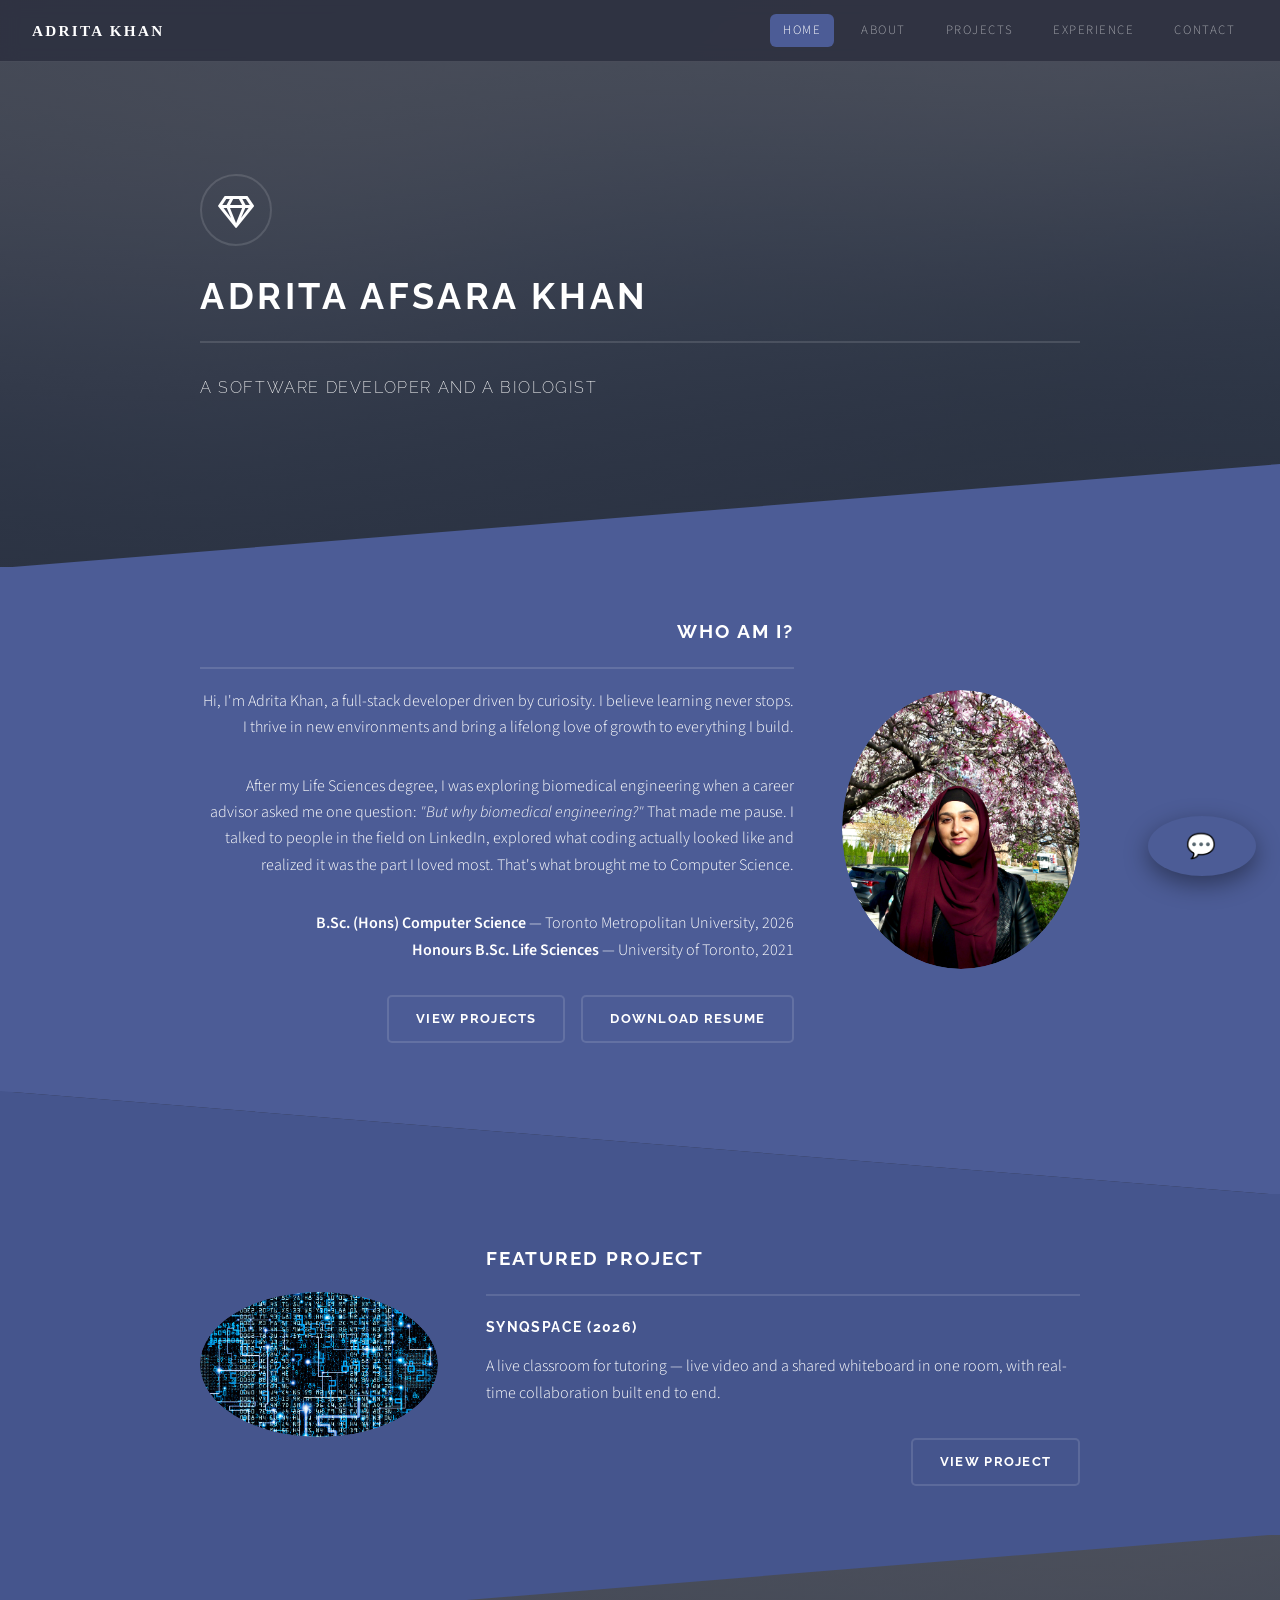
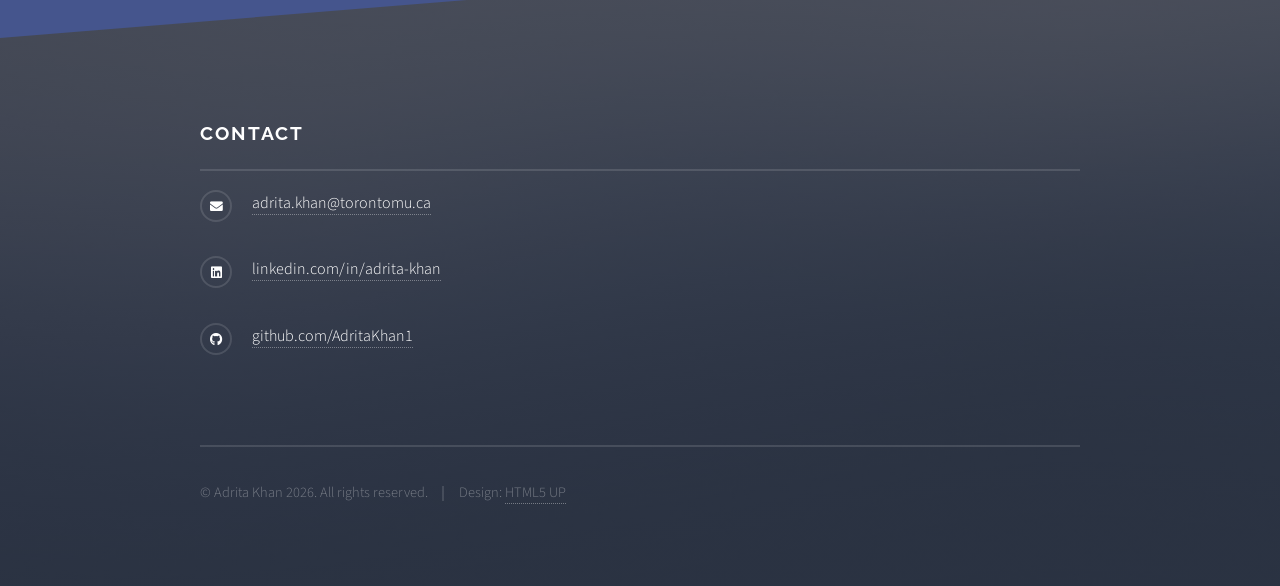
==== commit ddb65b0a: "Add video demo cards, feature SynqSpace, and polish README/docs - Add YouTube demo-thumbnail support" ====
--- a/index.html
+++ b/index.html
@@ -64,13 +64,13 @@
 						<!-- Two — Featured Project -->
 							<section id="two" class="wrapper alt spotlight style2">
 								<div class="inner">
-									<a href="#" class="image"><img src="images/pic3.jpg" alt="Featured Project" /></a>
+									<a href="https://synq-space-dnns.vercel.app/" class="image" target="_blank" rel="noopener"><img src="images/pic3.jpg" alt="Featured Project" /></a>
 									<div class="content">
 										<h2 class="major">Featured Project</h2>
-										<h3>Full Stack Web Application (2026)</h3>
-										<p>A MERN stack web app with credential-based user authentication where users register, log in, and manage their own photos and data. Built with access control applied end to end.</p>
+										<h3>SynqSpace (2026)</h3>
+										<p>A live classroom for tutoring — live video and a shared whiteboard in one room, with real-time collaboration built end to end.</p>
 										<ul class="actions">
-											<li><a href="https://github.com/AdritaKhan1/Picture-Gallery" class="button" target="_blank" rel="noopener">View Project</a></li>
+											<li><a href="https://synq-space-dnns.vercel.app/" class="button" target="_blank" rel="noopener">View Project</a></li>
 										</ul>
 									</div>
 								</div>
--- a/assets/css/custom.css
+++ b/assets/css/custom.css
@@ -199,6 +199,37 @@
 	color: var(--ak-muted);
 	font-size: 2.5em;
 }
+.ak-card .ak-card-preview .ak-preview-video {
+	position: relative;
+	display: block;
+	height: 100%;
+}
+.ak-card .ak-card-preview .ak-preview-video img {
+	width: 100%;
+	height: 100%;
+	object-fit: cover;
+	display: block;
+}
+.ak-card .ak-card-preview .ak-preview-play {
+	position: absolute;
+	top: 50%;
+	left: 50%;
+	transform: translate(-50%, -50%);
+	width: 2.4em;
+	height: 2.4em;
+	display: flex;
+	align-items: center;
+	justify-content: center;
+	border-radius: 50%;
+	background: rgba(0,0,0,0.55);
+	color: #fff;
+	font-size: 1.2em;
+	transition: background-color 0.2s ease, transform 0.2s ease;
+}
+.ak-card .ak-card-preview .ak-preview-video:hover .ak-preview-play {
+	background: var(--ak-accent);
+	transform: translate(-50%, -50%) scale(1.08);
+}
 
 .ak-card .ak-card-body {
 	display: flex;
@@ -236,34 +267,55 @@
 }
 .ak-card .ak-actions {
 	display: flex;
-	gap: 0.5em;
-	flex-wrap: wrap;
-}
-.ak-card .ak-actions a {
+	gap: 0.4em;
+	flex-wrap: nowrap;
+}
+.ak-card .ak-actions a,
+.ak-card .ak-actions button.ak-demo-msg,
+.ak-card .ak-actions button.ak-code-msg {
+	font: inherit;
 	flex: 1;
-	min-width: 90px;
+	min-width: 0;
+	height: auto;
+	line-height: 1.3;
 	display: flex;
 	align-items: center;
 	justify-content: center;
-	padding: 0.55em 0.5em;
+	padding: 0.55em 0.4em;
 	font-size: 0.72em;
+	font-weight: 400;
 	letter-spacing: 0.12em;
 	text-transform: uppercase;
+	text-align: center;
+	white-space: normal;
+	overflow-wrap: anywhere;
+	word-break: break-word;
 	border-radius: 6px;
 	text-decoration: none;
-	border: 1px solid var(--ak-line);
-	color: var(--ak-text);
+	background: none;
+	box-shadow: none;
+	border: 1px solid var(--ak-line);
+	color: var(--ak-text) !important;
 	transition: background-color 0.2s ease, border-color 0.2s ease;
 }
-.ak-card .ak-actions a:hover { background: rgba(255,255,255,0.06); }
-.ak-card .ak-actions a.primary { background: var(--ak-accent); border-color: var(--ak-accent); }
-.ak-card .ak-actions a.primary:hover { background: var(--ak-accent-hi); }
+.ak-card .ak-actions a:hover,
+.ak-card .ak-actions button.ak-code-msg:hover { background: rgba(255,255,255,0.06); }
+.ak-card .ak-actions a.primary,
+.ak-card .ak-actions button.ak-demo-msg { background: var(--ak-accent); border-color: var(--ak-accent); }
+.ak-card .ak-actions a.primary:hover,
+.ak-card .ak-actions button.ak-demo-msg:hover { background: var(--ak-accent-hi); }
 .ak-card .ak-actions a.disabled { opacity: 0.4; pointer-events: none; }
+.ak-card .ak-actions a.ak-video-btn {
+	flex: 0 0 auto;
+	width: 2.4em;
+	padding: 0.55em 0;
+	font-size: 0.9em;
+}
 
 /* ---------- Like button ---------- */
 .ak-like-btn {
 	flex: 1;
-	min-width: 90px;
+	min-width: 0;
 	display: flex;
 	align-items: center;
 	justify-content: center;
@@ -272,7 +324,7 @@
 	border: 1px solid var(--ak-line);
 	border-radius: 6px;
 	color: var(--ak-muted);
-	padding: 0.55em 0.5em;
+	padding: 0.55em 0.4em;
 	font-size: 0.72em;
 	letter-spacing: 0.12em;
 	text-transform: uppercase;
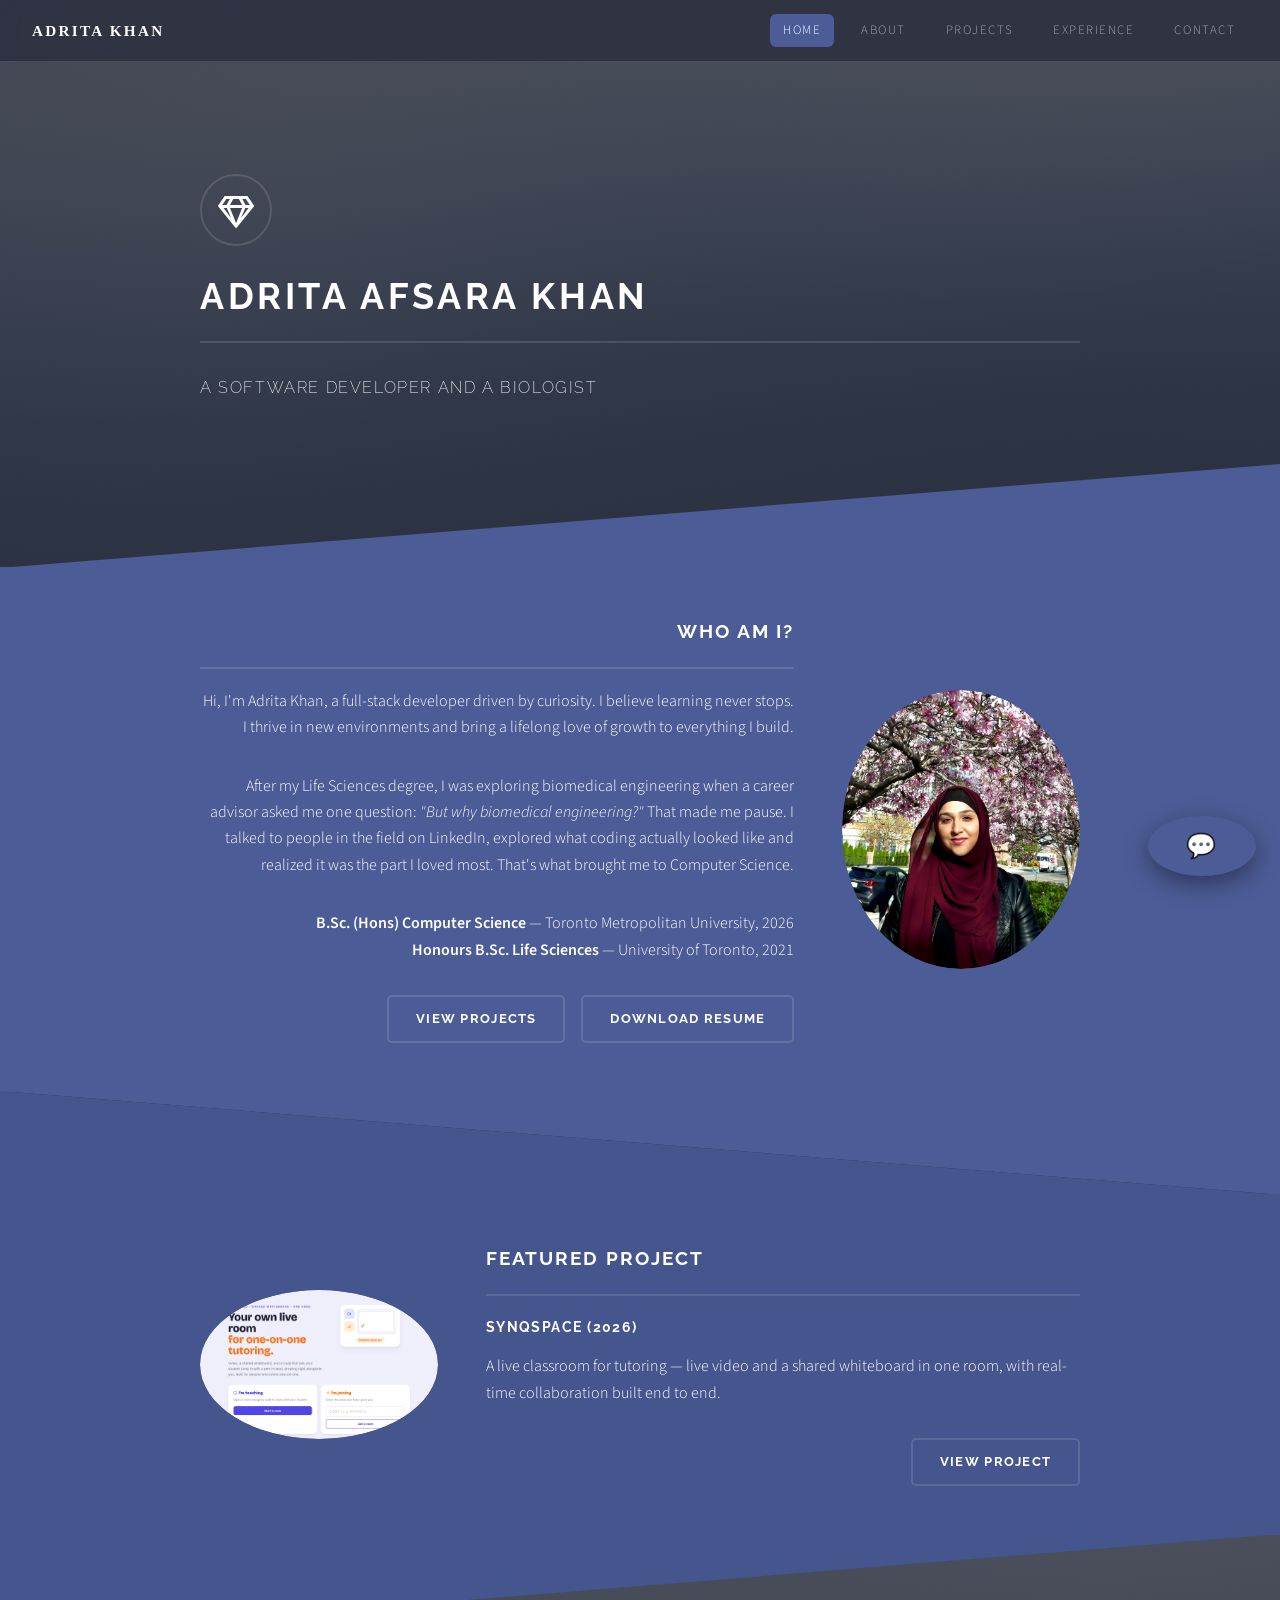
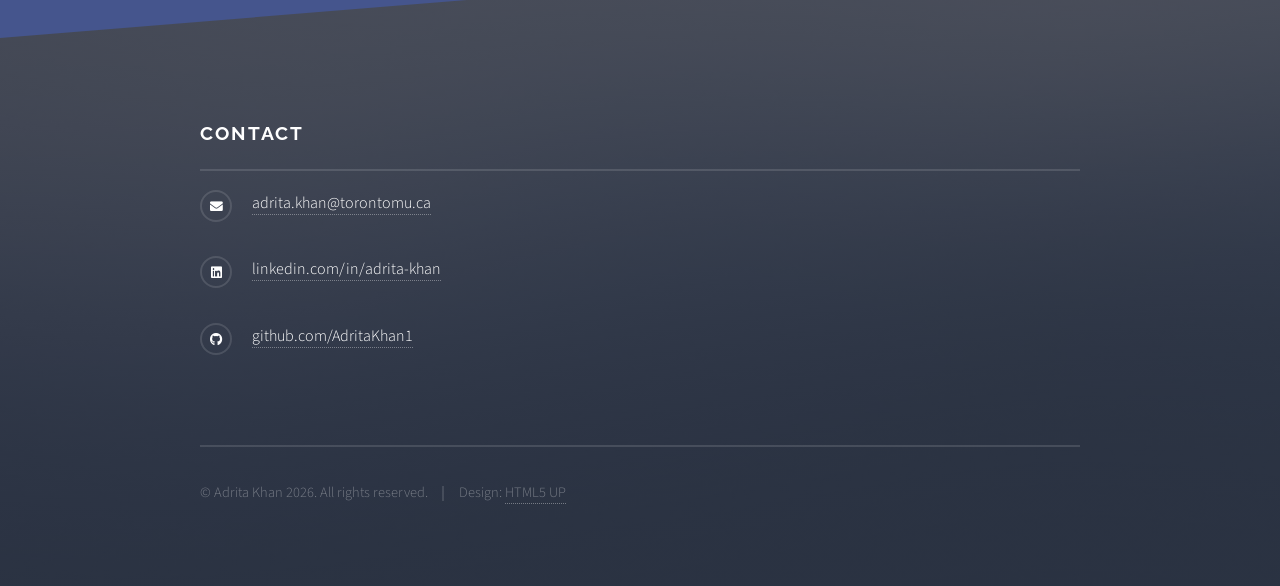
==== commit d7269e33: "Update featured project image and resume - Use a live screenshot of the SynqSpace app as the homepag" ====
--- a/index.html
+++ b/index.html
@@ -64,7 +64,7 @@
 						<!-- Two — Featured Project -->
 							<section id="two" class="wrapper alt spotlight style2">
 								<div class="inner">
-									<a href="https://synq-space-dnns.vercel.app/" class="image" target="_blank" rel="noopener"><img src="images/pic3.jpg" alt="Featured Project" /></a>
+									<a href="https://synq-space-dnns.vercel.app/" class="image" target="_blank" rel="noopener"><img src="images/synqspace.png" alt="SynqSpace" /></a>
 									<div class="content">
 										<h2 class="major">Featured Project</h2>
 										<h3>SynqSpace (2026)</h3>
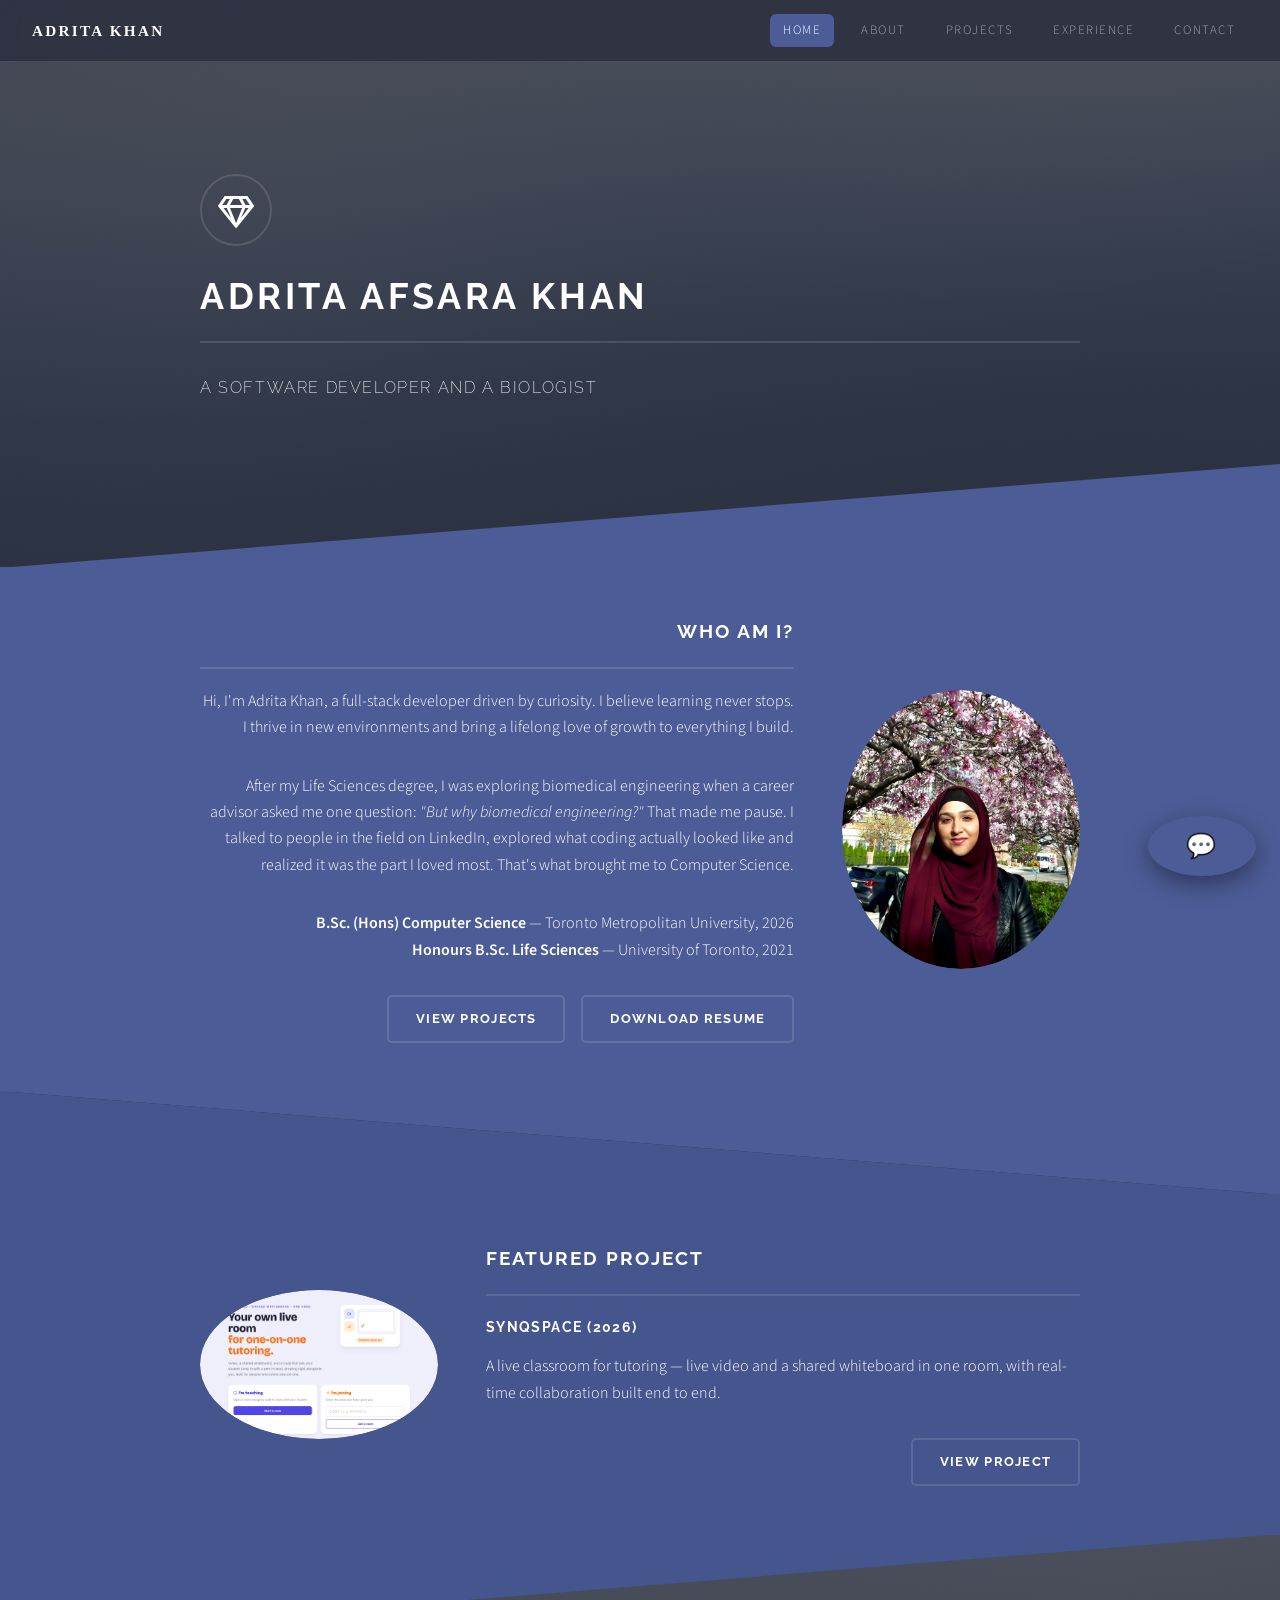
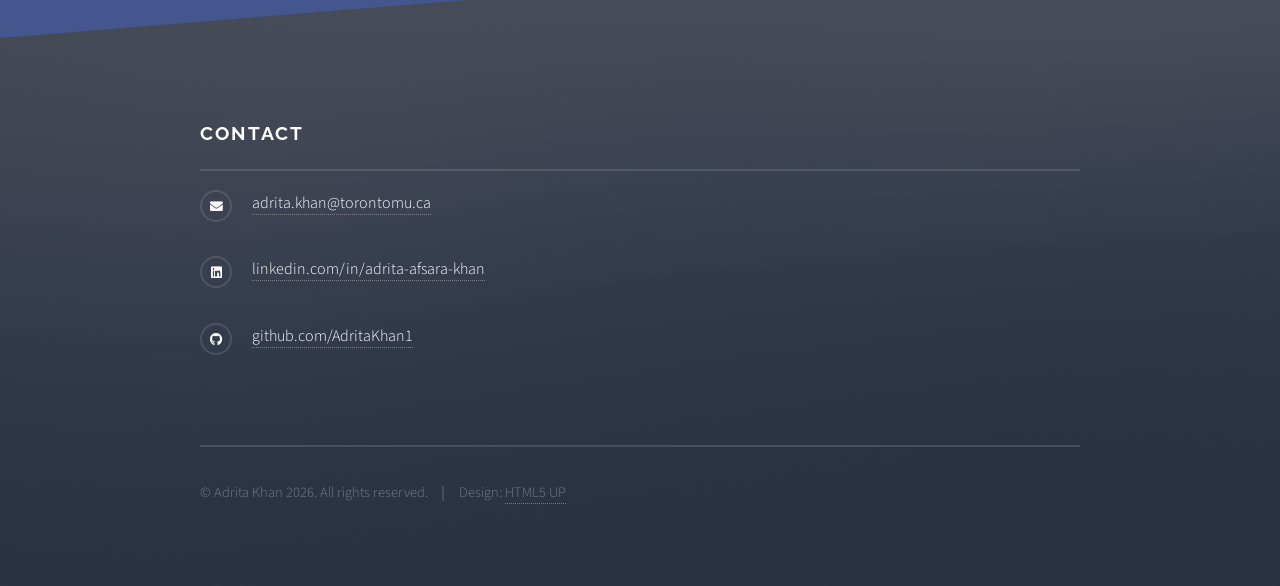
==== commit 831b293b: "Update About page bio/skills and fix LinkedIn URL site-wide - Rewrite about.html intro paragraph and" ====
--- a/index.html
+++ b/index.html
@@ -85,7 +85,7 @@
 							
 							<ul class="contact">
 								<li class="icon solid fa-envelope"><a href="mailto:adrita.khan@torontomu.ca">adrita.khan@torontomu.ca</a></li>
-								<li class="icon brands fa-linkedin"><a href="https://www.linkedin.com/in/adrita-khan-8b1017208/" target="_blank" rel="noopener">linkedin.com/in/adrita-khan</a></li>
+								<li class="icon brands fa-linkedin"><a href="https://www.linkedin.com/in/adrita-afsara-khan/" target="_blank" rel="noopener">linkedin.com/in/adrita-afsara-khan</a></li>
 								<li class="icon brands fa-github"><a href="https://github.com/AdritaKhan1" target="_blank" rel="noopener">github.com/AdritaKhan1</a></li>
 							</ul>
 							<ul class="copyright">
--- a/assets/css/custom.css
+++ b/assets/css/custom.css
@@ -208,6 +208,13 @@
 	width: 100%;
 	height: 100%;
 	object-fit: cover;
+	display: block;
+}
+.ak-card .ak-card-preview .ak-preview-img {
+	width: 100%;
+	height: 100%;
+	object-fit: cover;
+	object-position: top;
 	display: block;
 }
 .ak-card .ak-card-preview .ak-preview-play {
@@ -687,73 +694,3 @@
 .ak-typing span:nth-child(2) { animation-delay: 0.2s; }
 .ak-typing span:nth-child(3) { animation-delay: 0.4s; }
 @keyframes ak-blink { 0%,80%,100% { opacity: 0.2; } 40% { opacity: 1; } }
-
-/* =========================================================
-   STATS PAGE
-   ========================================================= */
-.ak-muted { color: var(--ak-muted); }
-
-.ak-bignum {
-	margin: 1.5em 0 2.5em 0;
-	padding: 2em 1.5em;
-	background: var(--ak-panel);
-	border: 1px solid var(--ak-line);
-	border-radius: 12px;
-	text-align: center;
-}
-.ak-bignum .ak-bignum-value {
-	font-family: 'Roboto Slab', serif;
-	font-weight: 700;
-	font-size: 3.4em;
-	line-height: 1;
-	color: #fff;
-}
-.ak-bignum .ak-bignum-label {
-	margin-top: 0.5em;
-	font-size: 0.8em;
-	letter-spacing: 0.18em;
-	text-transform: uppercase;
-	color: var(--ak-muted);
-}
-
-.ak-stat-block { margin-bottom: 2.5em; }
-.ak-stat-block h2.major { margin-bottom: 1em; }
-
-.ak-stat-row {
-	display: flex;
-	align-items: center;
-	gap: 1em;
-	padding: 0.55em 0;
-	border-bottom: 1px solid rgba(255,255,255,0.06);
-}
-.ak-stat-label {
-	flex: 0 0 34%;
-	font-size: 0.9em;
-	word-break: break-word;
-}
-.ak-stat-label a { border: none; }
-.ak-stat-track {
-	flex: 1;
-	height: 10px;
-	background: rgba(255,255,255,0.07);
-	border-radius: 999px;
-	overflow: hidden;
-}
-.ak-stat-fill {
-	height: 100%;
-	background: linear-gradient(90deg, var(--ak-accent), var(--ak-accent-hi));
-	border-radius: 999px;
-	transition: width 0.6s ease;
-}
-.ak-stat-num {
-	flex: 0 0 auto;
-	min-width: 3em;
-	text-align: right;
-	font-variant-numeric: tabular-nums;
-	font-weight: 600;
-}
-
-@media screen and (max-width: 480px) {
-	.ak-stat-label { flex-basis: 40%; }
-	.ak-bignum .ak-bignum-value { font-size: 2.6em; }
-}
